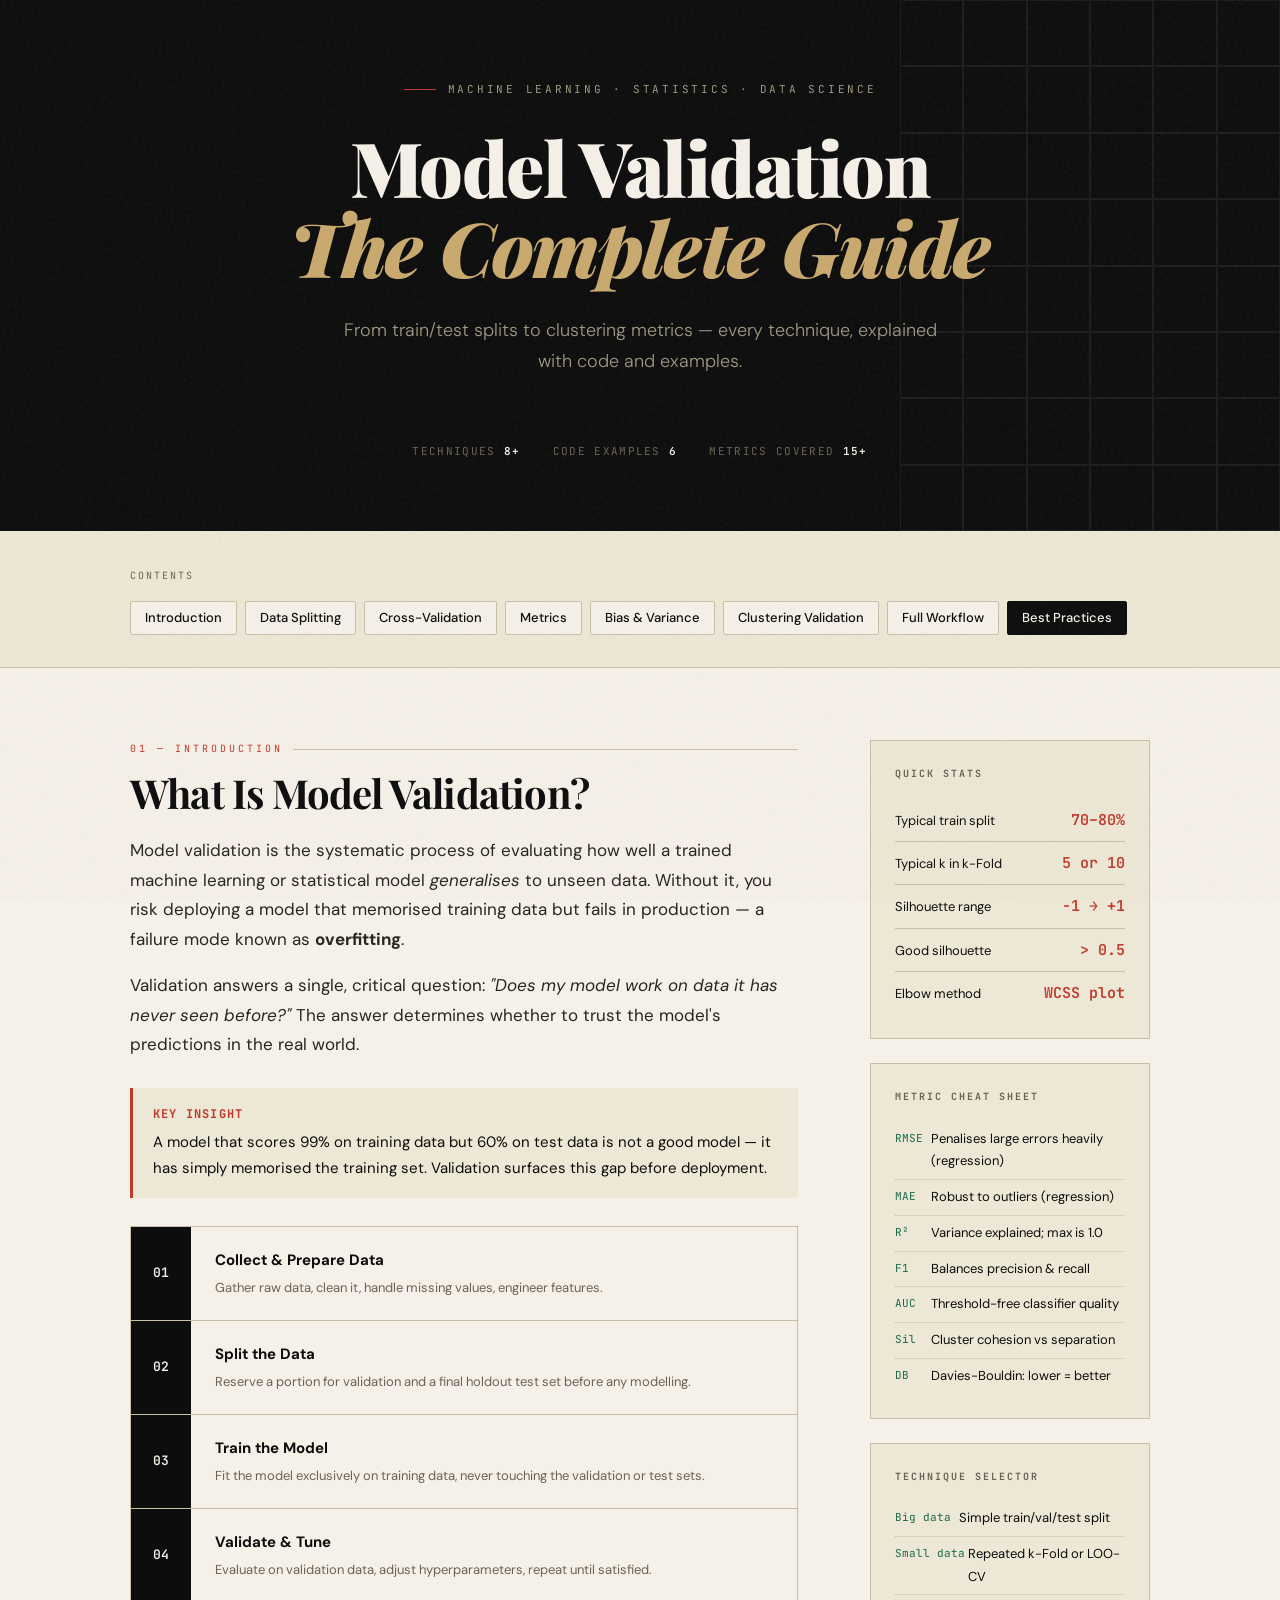
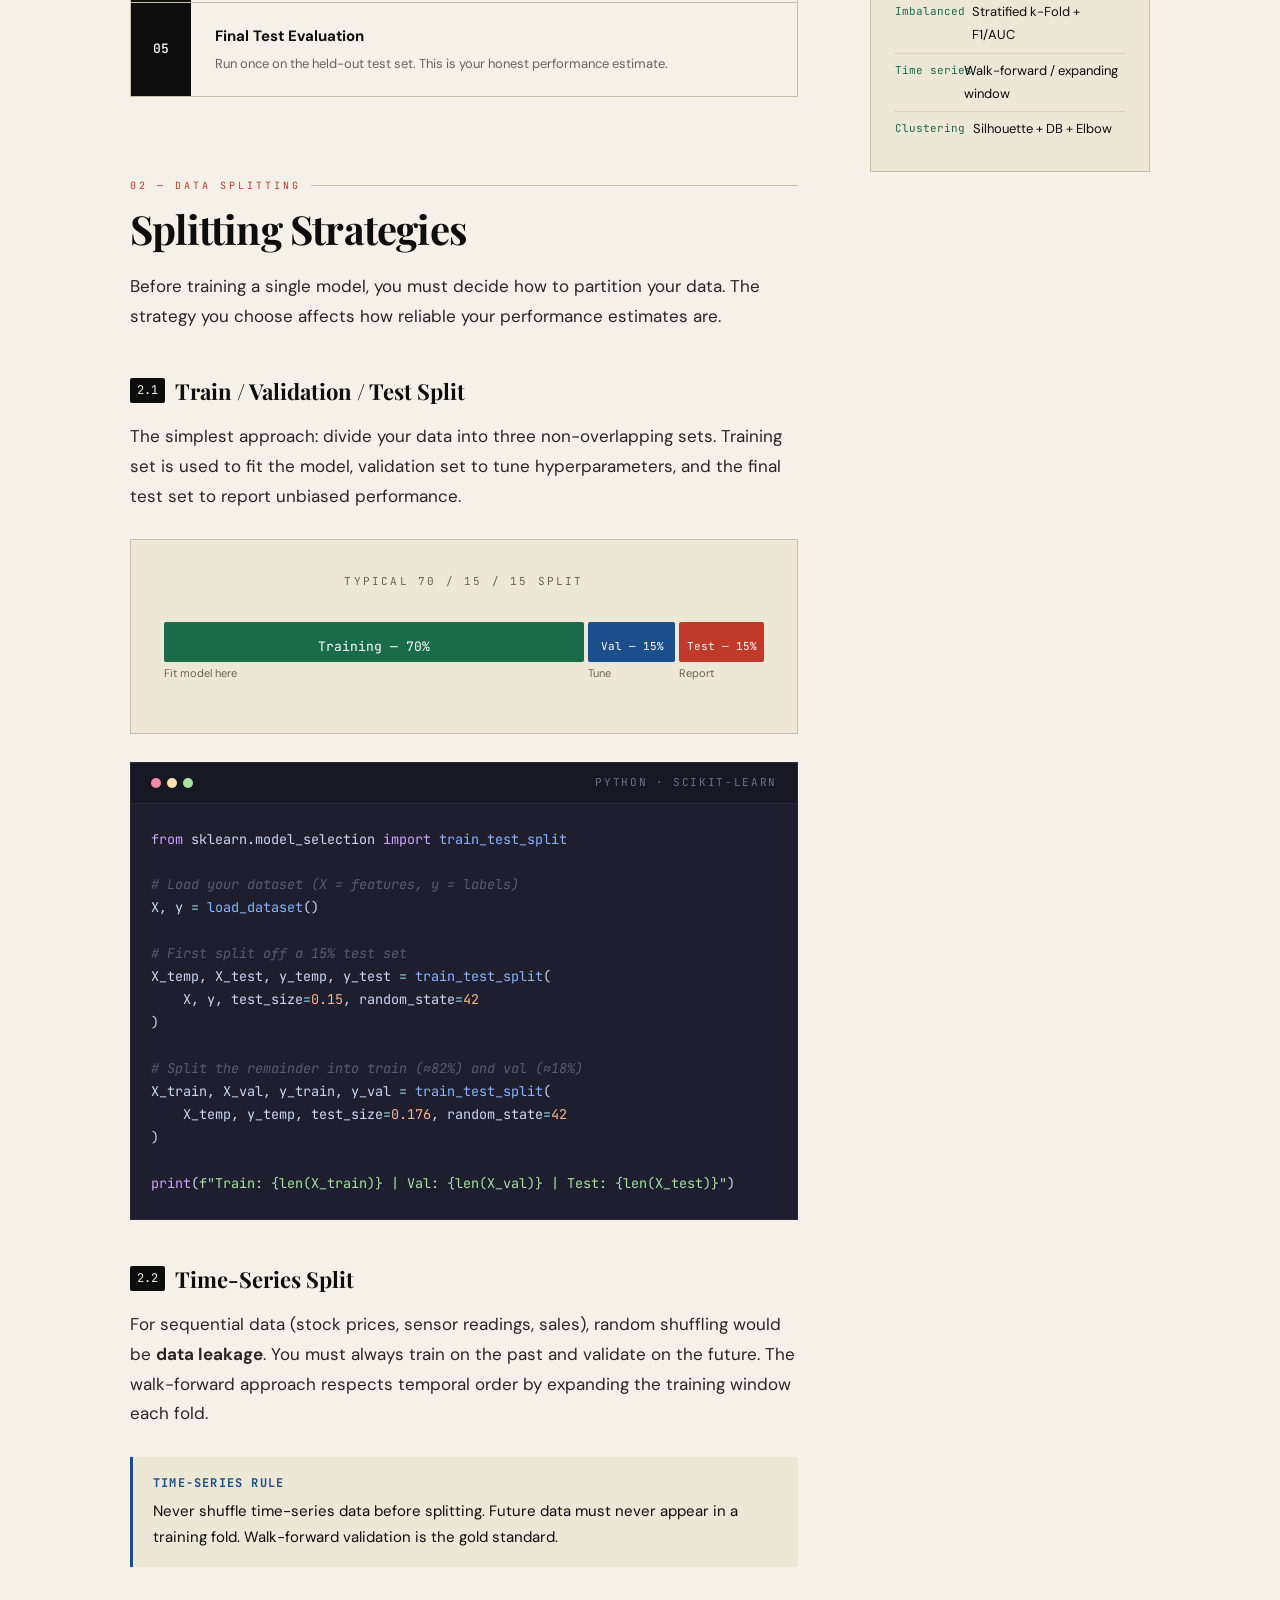
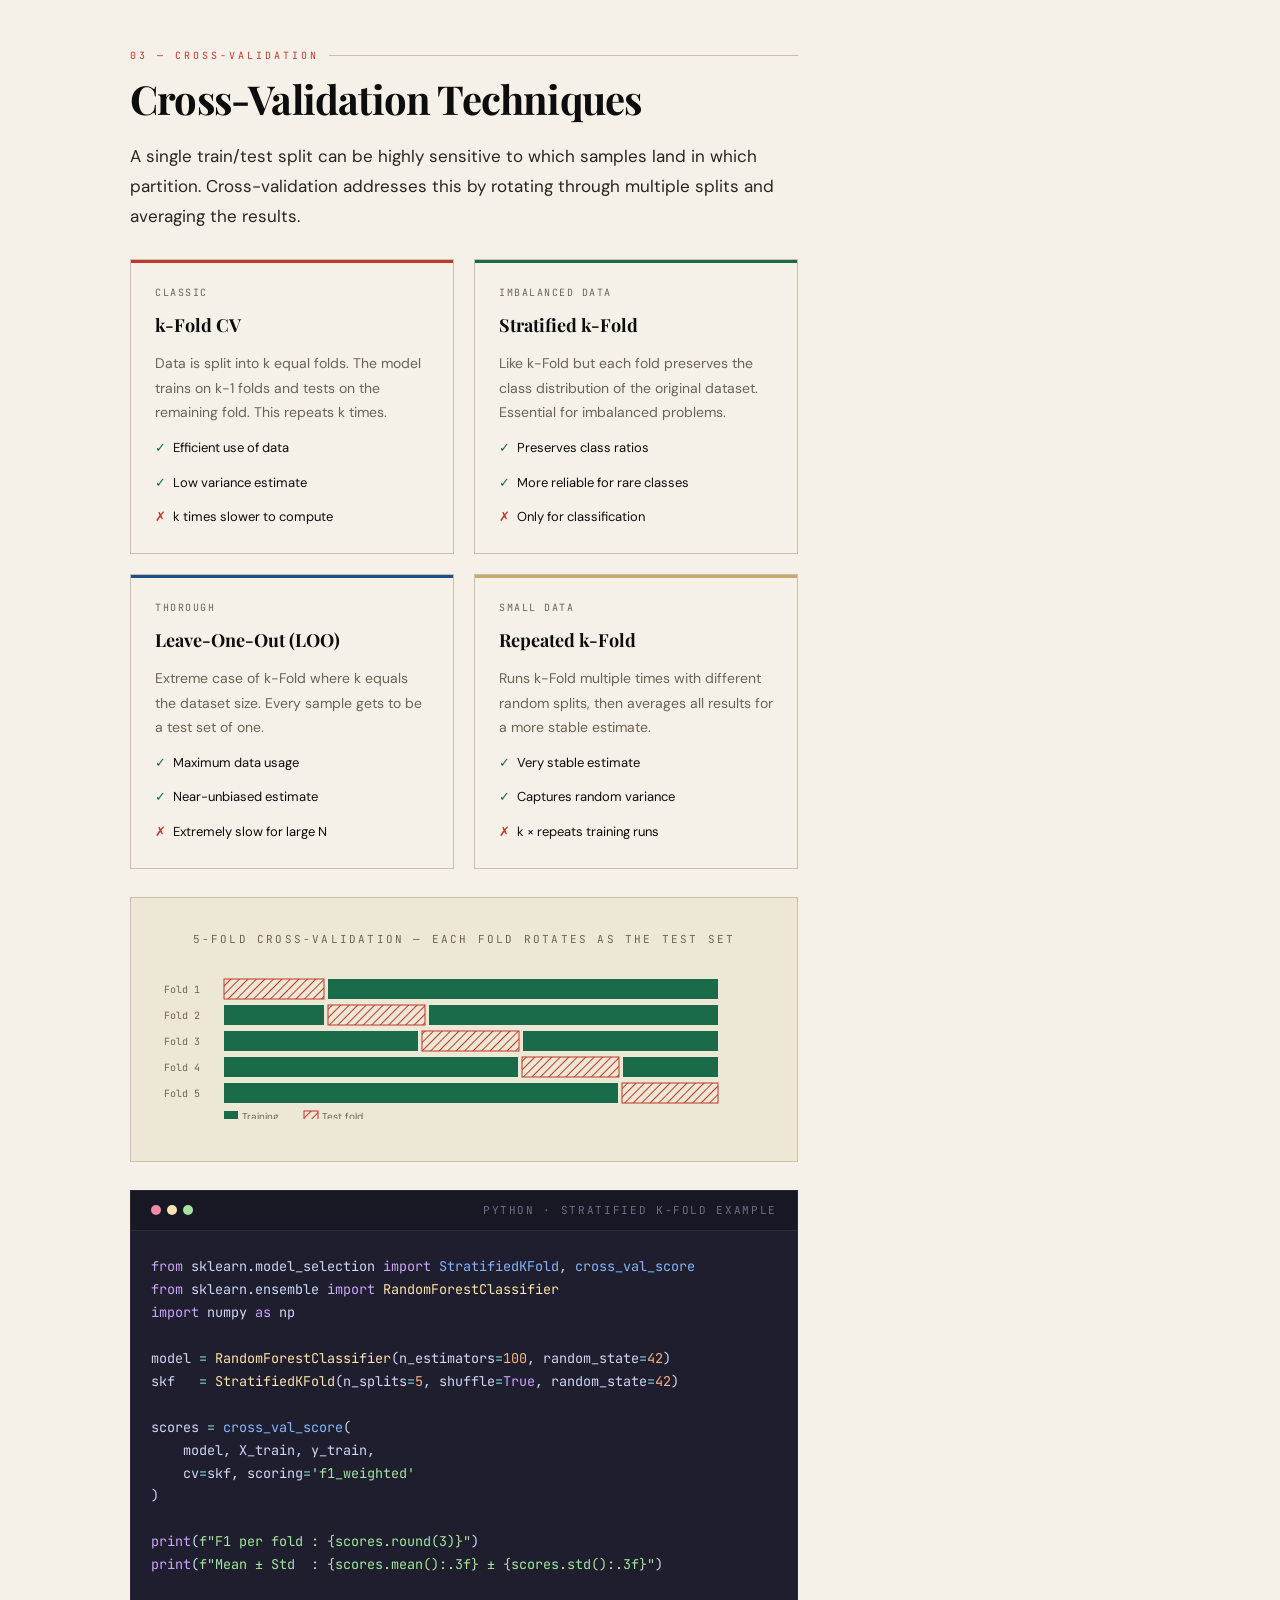
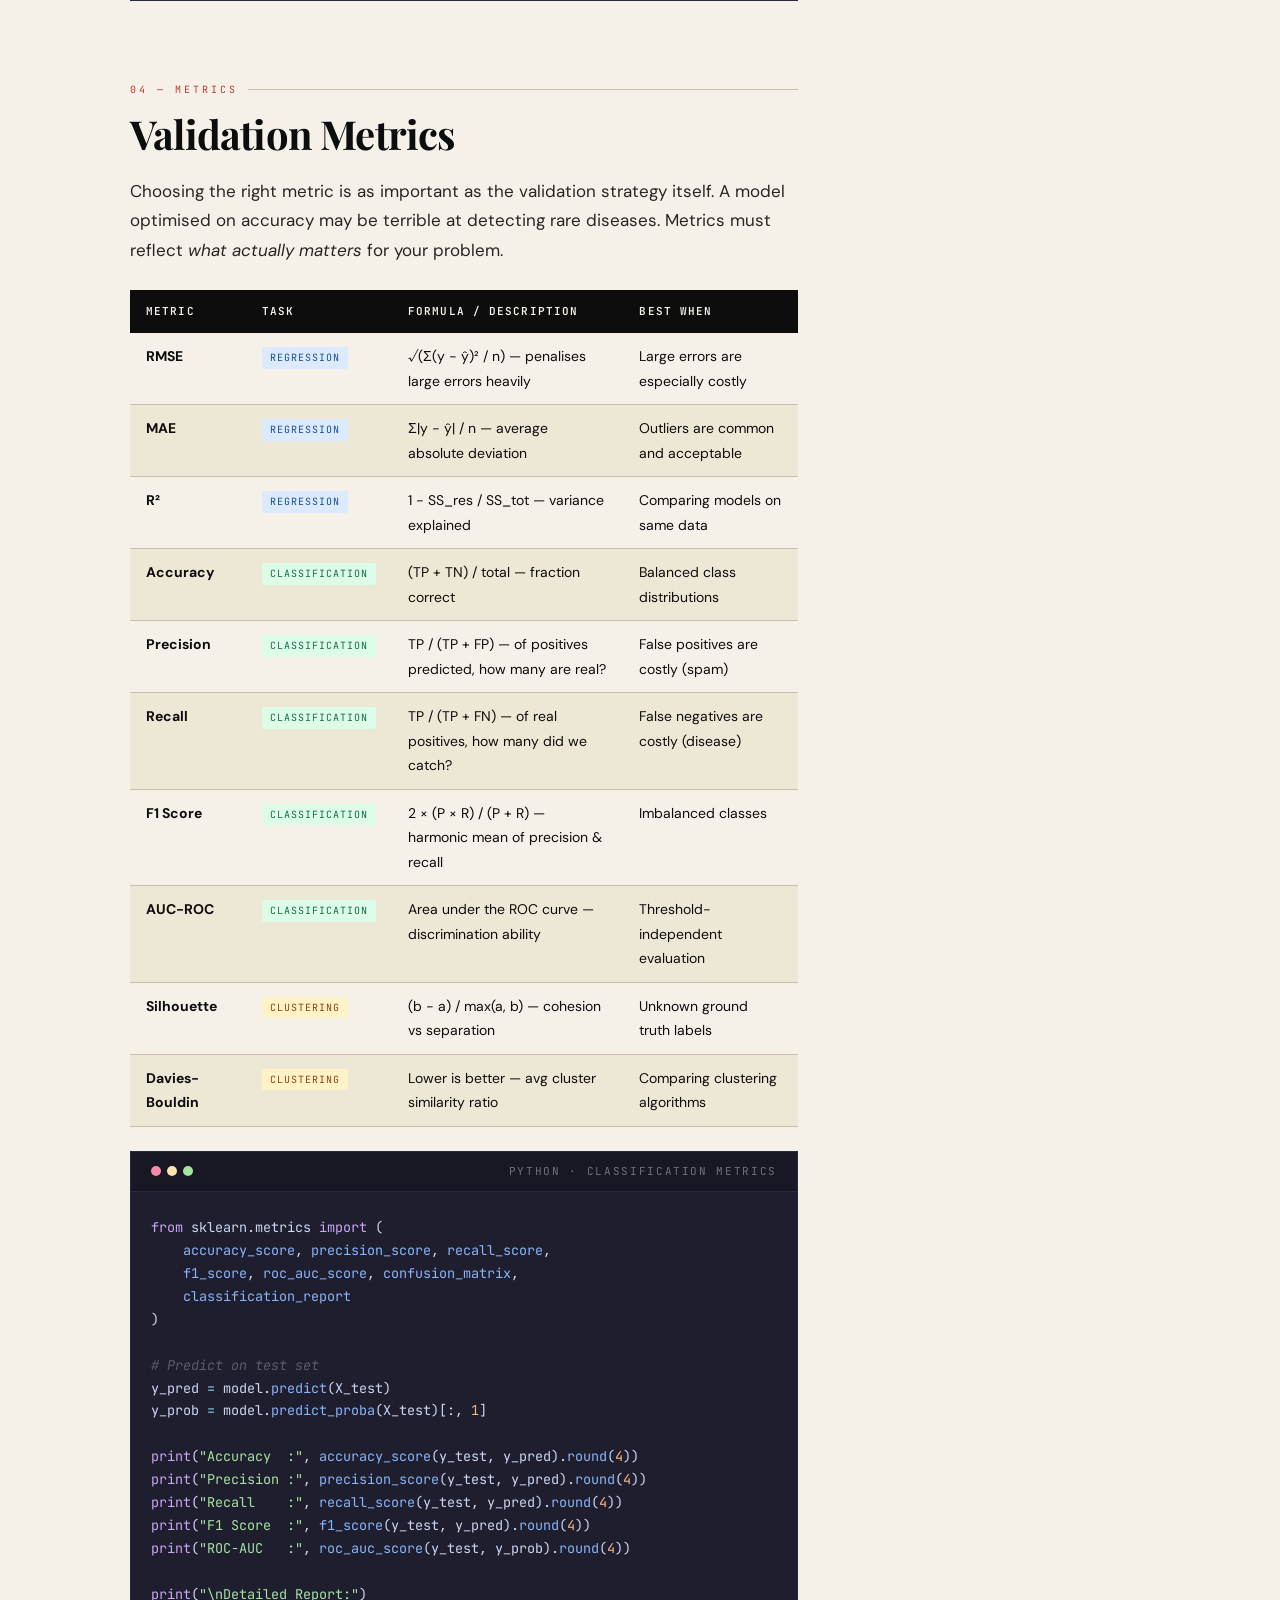
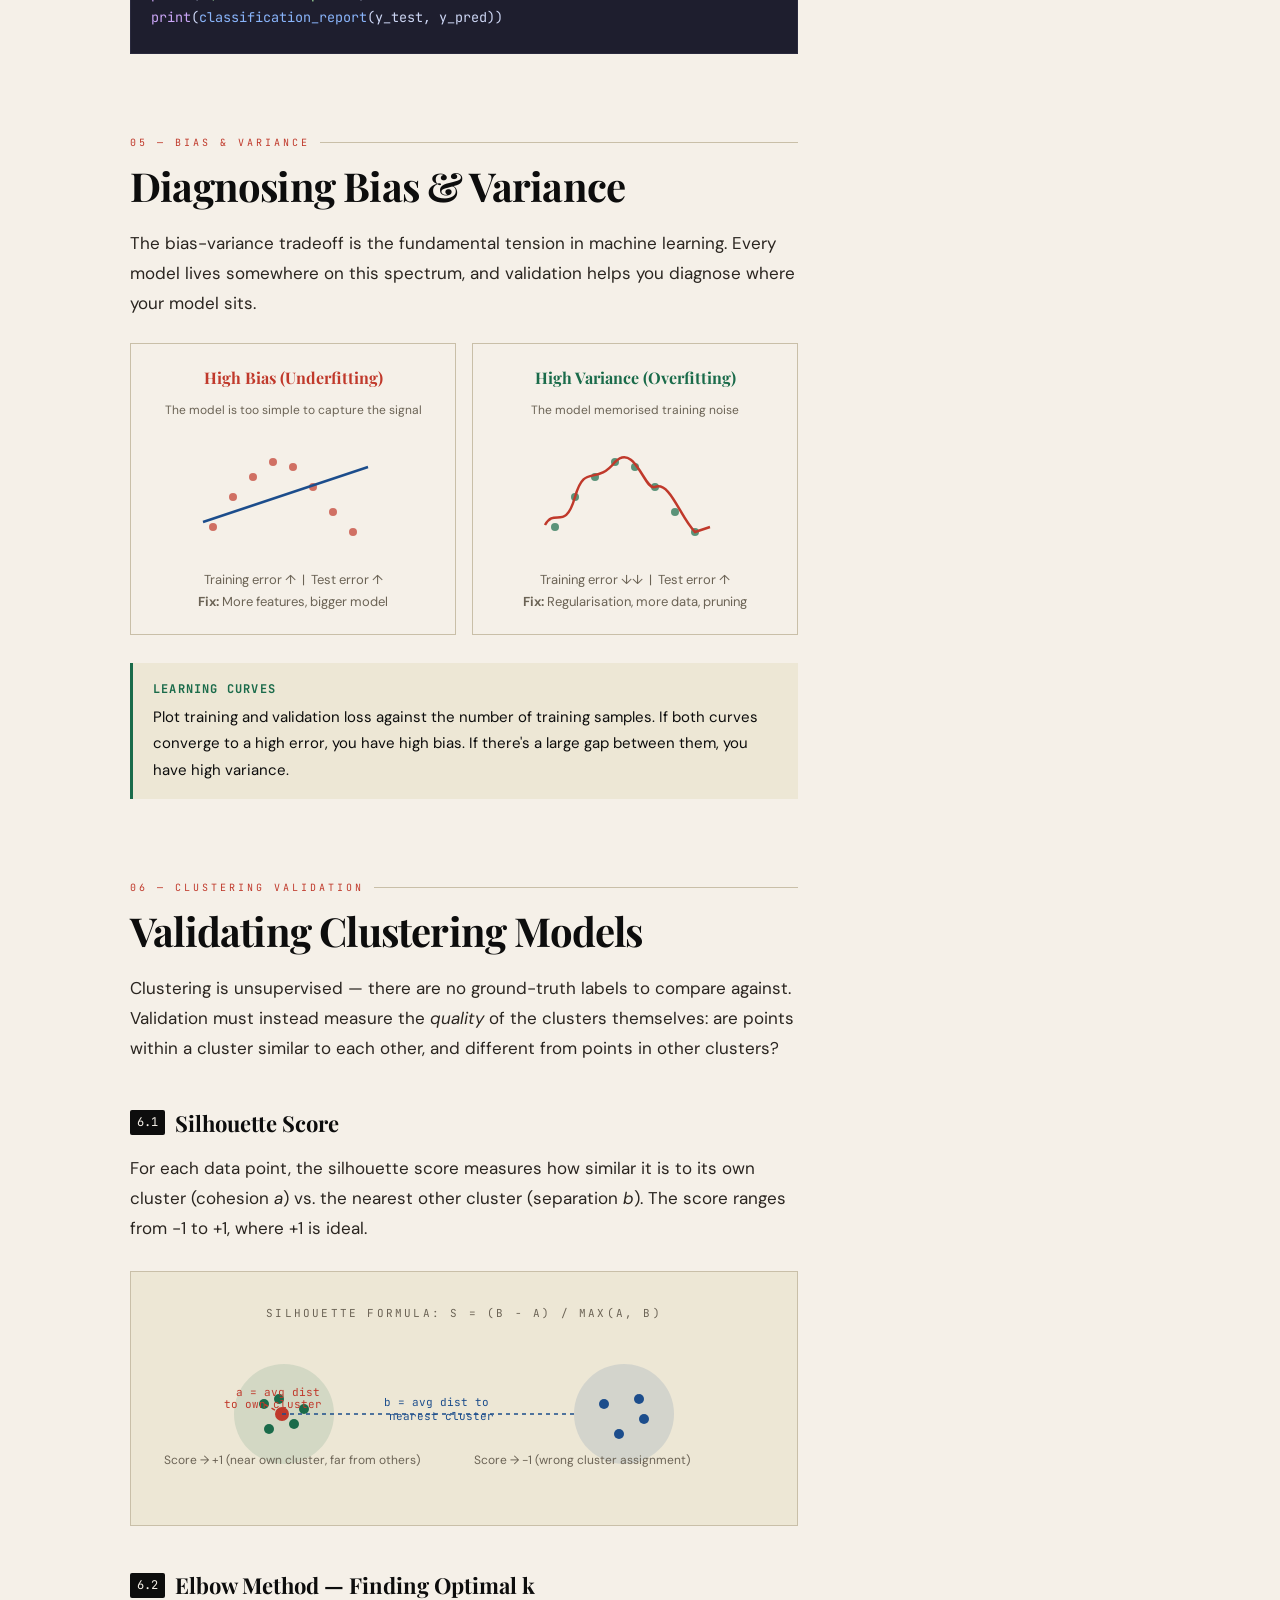
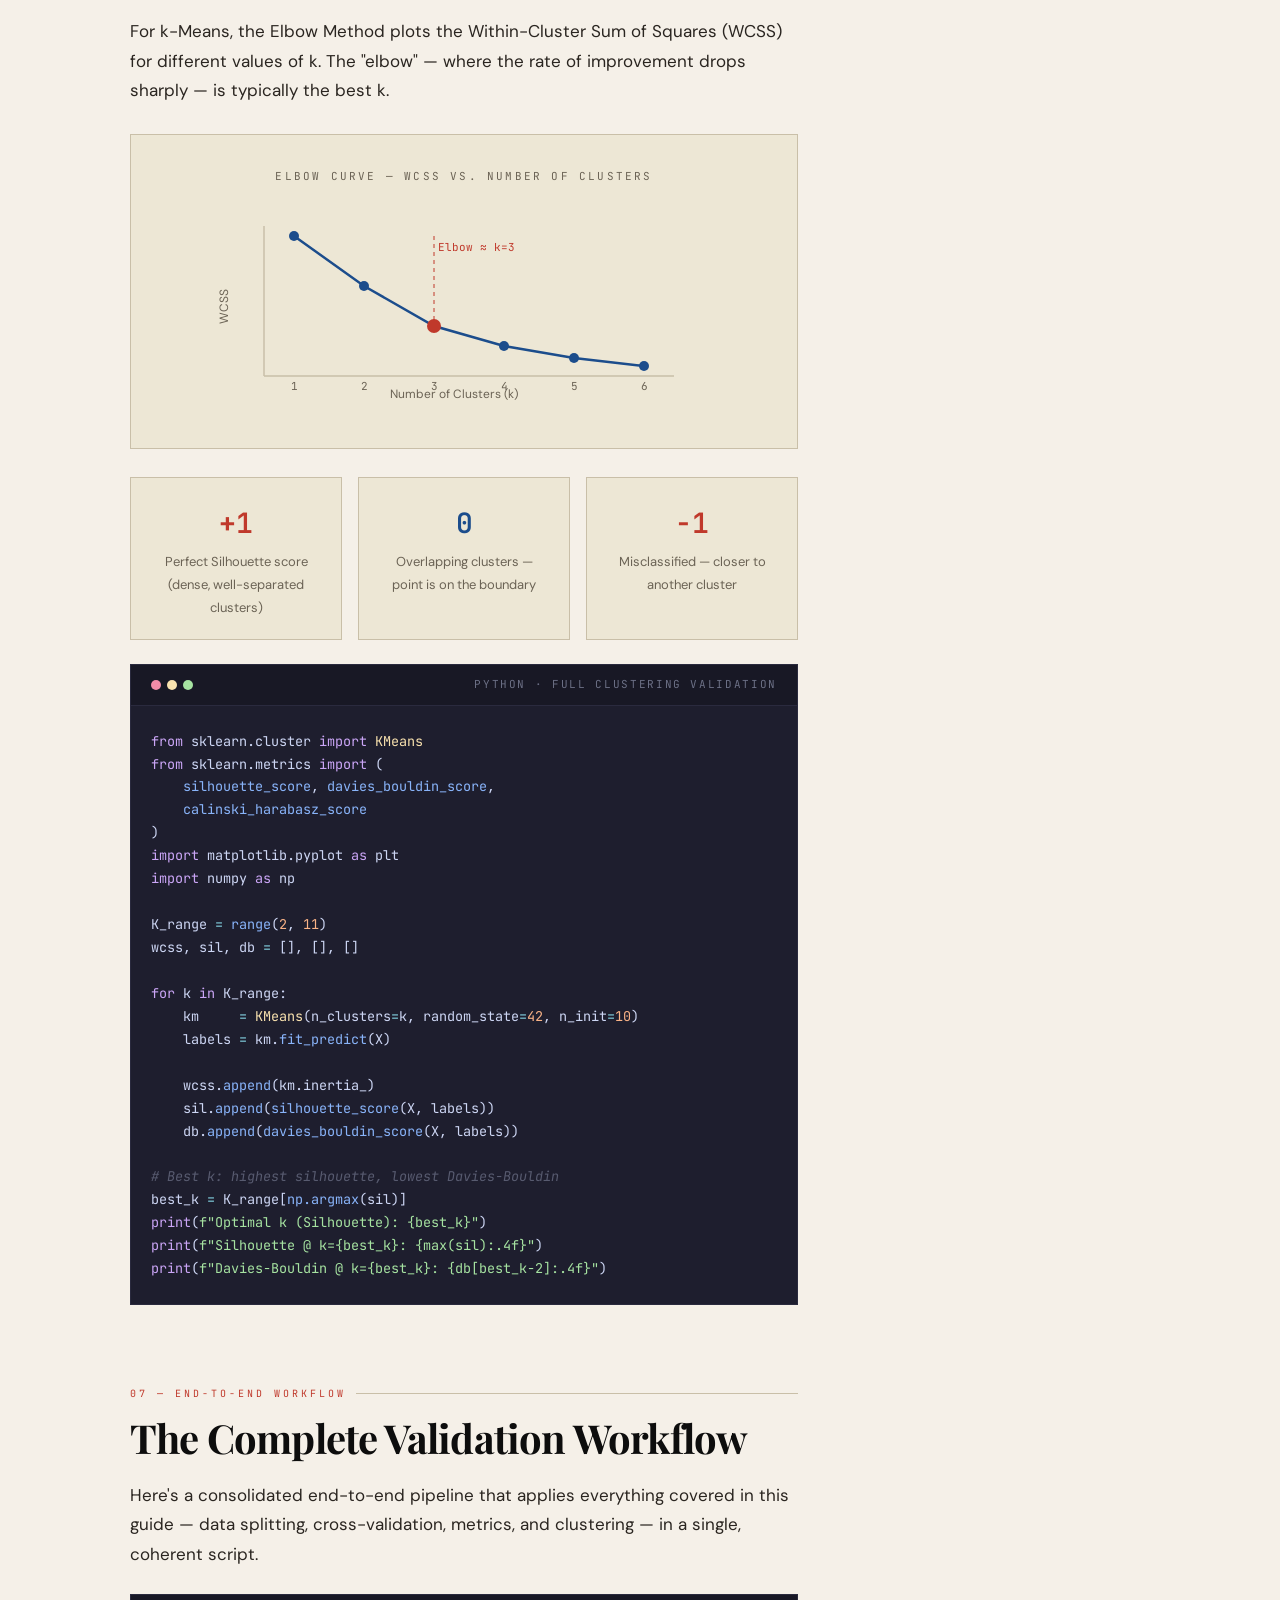
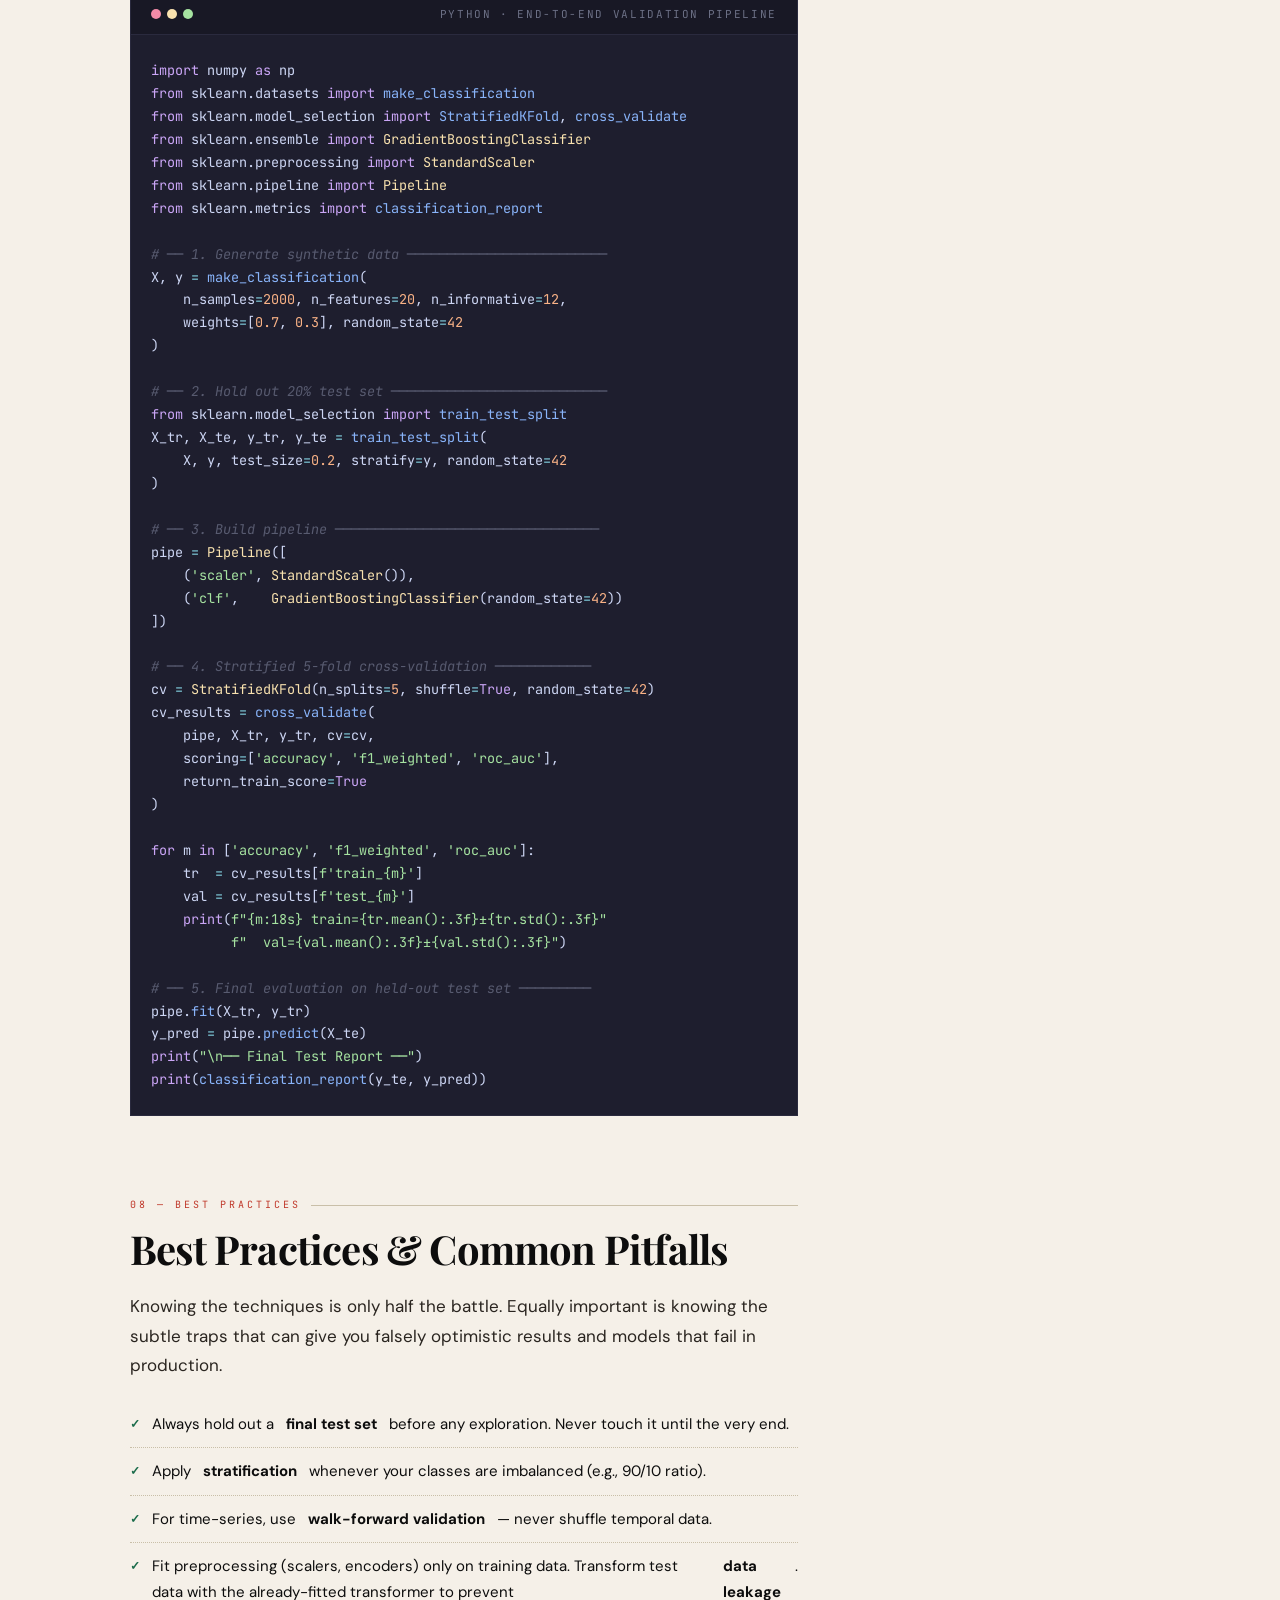
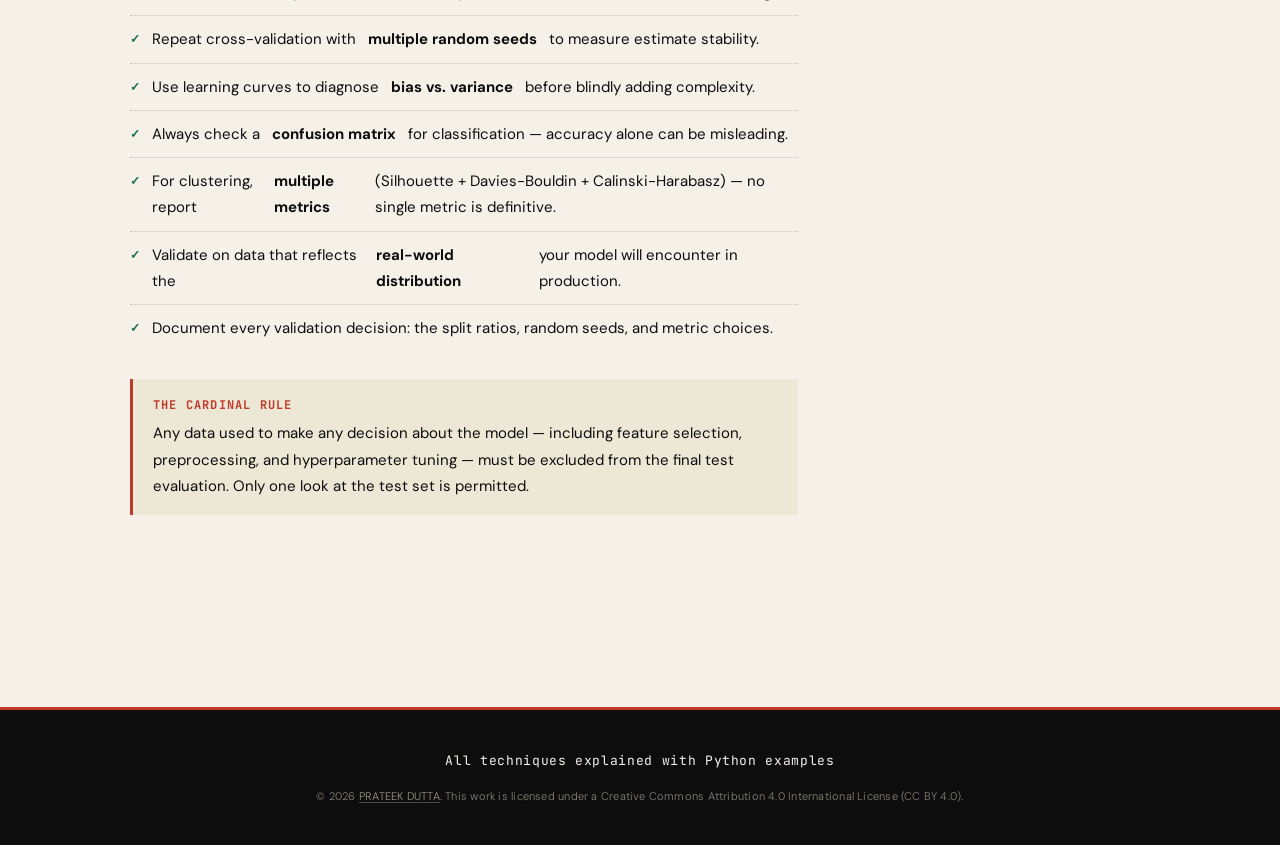
==== index.html @ fc1d23f4 "main URL redirect content" ====
<!DOCTYPE html>
<html lang="en">
<head>
<meta charset="UTF-8" />
<meta name="viewport" content="width=device-width, initial-scale=1.0"/>
<title>Model Validation — The Complete Guide</title>
<link href="https://fonts.googleapis.com/css2?family=Playfair+Display:ital,wght@0,400;0,700;0,900;1,400&family=JetBrains+Mono:wght@400;600&family=DM+Sans:wght@300;400;500&display=swap" rel="stylesheet"/>
<link rel="stylesheet" href="model_validation.css" />
</head>
<body>

<!-- ══ HEADER ══ -->
<header>
  <div class="header-grid">
    <div></div><div></div><div></div><div></div><div></div><div></div>
    <div></div><div></div><div></div><div></div><div></div><div></div>
    <div></div><div></div><div></div><div></div><div></div><div></div>
    <div></div><div></div><div></div><div></div><div></div><div></div>
    <div></div><div></div><div></div><div></div><div></div><div></div>
    <div></div><div></div><div></div><div></div><div></div><div></div>
    <div></div><div></div><div></div><div></div><div></div><div></div>
    <div></div><div></div><div></div><div></div><div></div><div></div>
  </div>
  <div class="header-inner">
    <div class="header-eyebrow">Machine Learning · Statistics · Data Science</div>
    <h1>Model Validation<br/><em>The Complete Guide</em></h1>
    <p class="header-sub">From train/test splits to clustering metrics — every technique, explained with code and examples.</p>
    <div class="header-meta">
      <div class="meta-item">Techniques <span>8+</span></div>
      <div class="meta-item">Code Examples <span>6</span></div>
      <div class="meta-item">Metrics Covered <span>15+</span></div>
      <!-- <div class="meta-item">Reading Time <span>~18 min</span></div> -->
    </div>
  </div>
</header>

<!-- ══ TOC ══ -->
<div class="toc-wrap">
  <div class="toc-inner">
    <span class="toc-label">Contents</span>
    <div class="toc-pills">
      <a href="#intro">Introduction</a>
      <a href="#splitting">Data Splitting</a>
      <a href="#cv">Cross-Validation</a>
      <a href="#metrics">Metrics</a>
      <a href="#bias-variance">Bias &amp; Variance</a>
      <a href="#clustering">Clustering Validation</a>
      <a href="#steps">Full Workflow</a>
      <a href="#best-practices">Best Practices</a>
    </div>
  </div>
</div>

<!-- ══ PAGE ══ -->
<div class="page">

  <!-- CONTENT -->
  <main class="content">

    <!-- INTRO -->
    <section id="intro">
      <div class="section-label">01 — Introduction</div>
      <h2>What Is Model Validation?</h2>
      <p>Model validation is the systematic process of evaluating how well a trained machine learning or statistical model <em>generalises</em> to unseen data. Without it, you risk deploying a model that memorised training data but fails in production — a failure mode known as <strong>overfitting</strong>.</p>
      <p>Validation answers a single, critical question: <em>"Does my model work on data it has never seen before?"</em> The answer determines whether to trust the model's predictions in the real world.</p>

      <div class="callout">
        <strong>Key Insight</strong>
        A model that scores 99% on training data but 60% on test data is not a good model — it has simply memorised the training set. Validation surfaces this gap before deployment.
      </div>

      <div class="step-flow">
        <div class="step-item">
          <div class="step-num">01</div>
          <div class="step-body">
            <strong>Collect &amp; Prepare Data</strong>
            <p>Gather raw data, clean it, handle missing values, engineer features.</p>
          </div>
        </div>
        <div class="step-item">
          <div class="step-num">02</div>
          <div class="step-body">
            <strong>Split the Data</strong>
            <p>Reserve a portion for validation and a final holdout test set before any modelling.</p>
          </div>
        </div>
        <div class="step-item">
          <div class="step-num">03</div>
          <div class="step-body">
            <strong>Train the Model</strong>
            <p>Fit the model exclusively on training data, never touching the validation or test sets.</p>
          </div>
        </div>
        <div class="step-item">
          <div class="step-num">04</div>
          <div class="step-body">
            <strong>Validate &amp; Tune</strong>
            <p>Evaluate on validation data, adjust hyperparameters, repeat until satisfied.</p>
          </div>
        </div>
        <div class="step-item">
          <div class="step-num">05</div>
          <div class="step-body">
            <strong>Final Test Evaluation</strong>
            <p>Run once on the held-out test set. This is your honest performance estimate.</p>
          </div>
        </div>
      </div>
    </section>

    <!-- DATA SPLITTING -->
    <section id="splitting">
      <div class="section-label">02 — Data Splitting</div>
      <h2>Splitting Strategies</h2>
      <p>Before training a single model, you must decide how to partition your data. The strategy you choose affects how reliable your performance estimates are.</p>

      <h3><span class="h3-num">2.1</span> Train / Validation / Test Split</h3>
      <p>The simplest approach: divide your data into three non-overlapping sets. Training set is used to fit the model, validation set to tune hyperparameters, and the final test set to report unbiased performance.</p>

      <div class="diagram-wrap">
        <div class="diagram-title">Typical 70 / 15 / 15 split</div>
        <svg viewBox="0 0 600 80" xmlns="http://www.w3.org/2000/svg" style="width:100%;max-width:600px;">
          <rect x="0"   y="10" width="420" height="40" fill="#1a6b4a" rx="2"/>
          <rect x="424" y="10" width="87"  height="40" fill="#1c4d8c" rx="2"/>
          <rect x="515" y="10" width="85"  height="40" fill="#c0392b" rx="2"/>
          <text x="210" y="35" fill="white" font-family="JetBrains Mono, monospace" font-size="13" text-anchor="middle" dominant-baseline="middle">Training — 70%</text>
          <text x="468" y="35" fill="white" font-family="JetBrains Mono, monospace" font-size="11" text-anchor="middle" dominant-baseline="middle">Val — 15%</text>
          <text x="558" y="35" fill="white" font-family="JetBrains Mono, monospace" font-size="11" text-anchor="middle" dominant-baseline="middle">Test — 15%</text>
          <text x="0"   y="65" fill="#6b6355" font-family="DM Sans, sans-serif" font-size="11">Fit model here</text>
          <text x="424" y="65" fill="#6b6355" font-family="DM Sans, sans-serif" font-size="11">Tune</text>
          <text x="515" y="65" fill="#6b6355" font-family="DM Sans, sans-serif" font-size="11">Report</text>
        </svg>
      </div>

      <div class="code-wrap">
        <div class="code-header">
          <div class="code-dots"><span></span><span></span><span></span></div>
          <div class="code-lang">Python · scikit-learn</div>
        </div>
        <pre><span class="k">from</span> <span class="v">sklearn.model_selection</span> <span class="k">import</span> <span class="fn">train_test_split</span>

<span class="c"># Load your dataset (X = features, y = labels)</span>
<span class="v">X</span>, <span class="v">y</span> <span class="op">=</span> <span class="fn">load_dataset</span>()

<span class="c"># First split off a 15% test set</span>
<span class="v">X_temp</span>, <span class="v">X_test</span>, <span class="v">y_temp</span>, <span class="v">y_test</span> <span class="op">=</span> <span class="fn">train_test_split</span>(
    <span class="v">X</span>, <span class="v">y</span>, <span class="v">test_size</span><span class="op">=</span><span class="n">0.15</span>, <span class="v">random_state</span><span class="op">=</span><span class="n">42</span>
)

<span class="c"># Split the remainder into train (≈82%) and val (≈18%)</span>
<span class="v">X_train</span>, <span class="v">X_val</span>, <span class="v">y_train</span>, <span class="v">y_val</span> <span class="op">=</span> <span class="fn">train_test_split</span>(
    <span class="v">X_temp</span>, <span class="v">y_temp</span>, <span class="v">test_size</span><span class="op">=</span><span class="n">0.176</span>, <span class="v">random_state</span><span class="op">=</span><span class="n">42</span>
)

<span class="k">print</span>(<span class="s">f"Train: {len(X_train)} | Val: {len(X_val)} | Test: {len(X_test)}"</span>)</pre>
      </div>

      <h3><span class="h3-num">2.2</span> Time-Series Split</h3>
      <p>For sequential data (stock prices, sensor readings, sales), random shuffling would be <strong>data leakage</strong>. You must always train on the past and validate on the future. The walk-forward approach respects temporal order by expanding the training window each fold.</p>

      <div class="callout blue">
        <strong>Time-Series Rule</strong>
        Never shuffle time-series data before splitting. Future data must never appear in a training fold. Walk-forward validation is the gold standard.
      </div>
    </section>

    <!-- CROSS VALIDATION -->
    <section id="cv">
      <div class="section-label">03 — Cross-Validation</div>
      <h2>Cross-Validation Techniques</h2>
      <p>A single train/test split can be highly sensitive to which samples land in which partition. Cross-validation addresses this by rotating through multiple splits and averaging the results.</p>

      <div class="technique-grid">
        <div class="tcard red">
          <div class="tc-tag">Classic</div>
          <h4>k-Fold CV</h4>
          <p>Data is split into k equal folds. The model trains on k-1 folds and tests on the remaining fold. This repeats k times.</p>
          <div class="tc-pros"><span>✓</span> Efficient use of data</div>
          <div class="tc-pros"><span>✓</span> Low variance estimate</div>
          <div class="tc-cons"><span>✗</span> k times slower to compute</div>
        </div>
        <div class="tcard green">
          <div class="tc-tag">Imbalanced Data</div>
          <h4>Stratified k-Fold</h4>
          <p>Like k-Fold but each fold preserves the class distribution of the original dataset. Essential for imbalanced problems.</p>
          <div class="tc-pros"><span>✓</span> Preserves class ratios</div>
          <div class="tc-pros"><span>✓</span> More reliable for rare classes</div>
          <div class="tc-cons"><span>✗</span> Only for classification</div>
        </div>
        <div class="tcard blue">
          <div class="tc-tag">Thorough</div>
          <h4>Leave-One-Out (LOO)</h4>
          <p>Extreme case of k-Fold where k equals the dataset size. Every sample gets to be a test set of one.</p>
          <div class="tc-pros"><span>✓</span> Maximum data usage</div>
          <div class="tc-pros"><span>✓</span> Near-unbiased estimate</div>
          <div class="tc-cons"><span>✗</span> Extremely slow for large N</div>
        </div>
        <div class="tcard gold">
          <div class="tc-tag">Small Data</div>
          <h4>Repeated k-Fold</h4>
          <p>Runs k-Fold multiple times with different random splits, then averages all results for a more stable estimate.</p>
          <div class="tc-pros"><span>✓</span> Very stable estimate</div>
          <div class="tc-pros"><span>✓</span> Captures random variance</div>
          <div class="tc-cons"><span>✗</span> k × repeats training runs</div>
        </div>
      </div>

      <div class="diagram-wrap">
        <div class="diagram-title">5-Fold Cross-Validation — Each fold rotates as the test set</div>
        <svg viewBox="0 0 600 150" xmlns="http://www.w3.org/2000/svg" style="width:100%;max-width:600px;">
          <defs>
            <pattern id="hatch" patternUnits="userSpaceOnUse" width="6" height="6" patternTransform="rotate(45)">
              <line x1="0" y1="0" x2="0" y2="6" stroke="#c0392b" stroke-width="2"/>
            </pattern>
          </defs>
          <!-- Row labels -->
          <text x="0" y="24"  fill="#6b6355" font-family="JetBrains Mono,monospace" font-size="10">Fold 1</text>
          <text x="0" y="50"  fill="#6b6355" font-family="JetBrains Mono,monospace" font-size="10">Fold 2</text>
          <text x="0" y="76"  fill="#6b6355" font-family="JetBrains Mono,monospace" font-size="10">Fold 3</text>
          <text x="0" y="102" fill="#6b6355" font-family="JetBrains Mono,monospace" font-size="10">Fold 4</text>
          <text x="0" y="128" fill="#6b6355" font-family="JetBrains Mono,monospace" font-size="10">Fold 5</text>
          <!-- Row 1 -->
          <rect x="60" y="10" width="100" height="20" fill="url(#hatch)" stroke="#c0392b" stroke-width="1"/>
          <rect x="164" y="10" width="390" height="20" fill="#1a6b4a"/>
          <!-- Row 2 -->
          <rect x="60" y="36" width="100" height="20" fill="#1a6b4a"/>
          <rect x="164" y="36" width="97" height="20" fill="url(#hatch)" stroke="#c0392b" stroke-width="1"/>
          <rect x="265" y="36" width="289" height="20" fill="#1a6b4a"/>
          <!-- Row 3 -->
          <rect x="60" y="62" width="194" height="20" fill="#1a6b4a"/>
          <rect x="258" y="62" width="97" height="20" fill="url(#hatch)" stroke="#c0392b" stroke-width="1"/>
          <rect x="359" y="62" width="195" height="20" fill="#1a6b4a"/>
          <!-- Row 4 -->
          <rect x="60" y="88" width="294" height="20" fill="#1a6b4a"/>
          <rect x="358" y="88" width="97" height="20" fill="url(#hatch)" stroke="#c0392b" stroke-width="1"/>
          <rect x="459" y="88" width="95" height="20" fill="#1a6b4a"/>
          <!-- Row 5 -->
          <rect x="60" y="114" width="394" height="20" fill="#1a6b4a"/>
          <rect x="458" y="114" width="96" height="20" fill="url(#hatch)" stroke="#c0392b" stroke-width="1"/>
          <!-- Legend -->
          <rect x="60" y="142" width="14" height="10" fill="#1a6b4a"/>
          <text x="78" y="151" fill="#6b6355" font-family="DM Sans,sans-serif" font-size="10">Training</text>
          <rect x="140" y="142" width="14" height="10" fill="url(#hatch)" stroke="#c0392b" stroke-width="1"/>
          <text x="158" y="151" fill="#6b6355" font-family="DM Sans,sans-serif" font-size="10">Test fold</text>
        </svg>
      </div>

      <div class="code-wrap">
        <div class="code-header">
          <div class="code-dots"><span></span><span></span><span></span></div>
          <div class="code-lang">Python · Stratified k-Fold Example</div>
        </div>
        <pre><span class="k">from</span> <span class="v">sklearn.model_selection</span> <span class="k">import</span> <span class="fn">StratifiedKFold</span>, <span class="fn">cross_val_score</span>
<span class="k">from</span> <span class="v">sklearn.ensemble</span> <span class="k">import</span> <span class="cls">RandomForestClassifier</span>
<span class="k">import</span> <span class="v">numpy</span> <span class="k">as</span> <span class="v">np</span>

<span class="v">model</span> <span class="op">=</span> <span class="cls">RandomForestClassifier</span>(<span class="v">n_estimators</span><span class="op">=</span><span class="n">100</span>, <span class="v">random_state</span><span class="op">=</span><span class="n">42</span>)
<span class="v">skf</span>   <span class="op">=</span> <span class="cls">StratifiedKFold</span>(<span class="v">n_splits</span><span class="op">=</span><span class="n">5</span>, <span class="v">shuffle</span><span class="op">=</span><span class="k">True</span>, <span class="v">random_state</span><span class="op">=</span><span class="n">42</span>)

<span class="v">scores</span> <span class="op">=</span> <span class="fn">cross_val_score</span>(
    <span class="v">model</span>, <span class="v">X_train</span>, <span class="v">y_train</span>,
    <span class="v">cv</span><span class="op">=</span><span class="v">skf</span>, <span class="v">scoring</span><span class="op">=</span><span class="s">'f1_weighted'</span>
)

<span class="k">print</span>(<span class="s">f"F1 per fold : {scores.round(3)}"</span>)
<span class="k">print</span>(<span class="s">f"Mean ± Std  : {scores.mean():.3f} ± {scores.std():.3f}"</span>)</pre>
      </div>
    </section>

    <!-- METRICS -->
    <section id="metrics">
      <div class="section-label">04 — Metrics</div>
      <h2>Validation Metrics</h2>
      <p>Choosing the right metric is as important as the validation strategy itself. A model optimised on accuracy may be terrible at detecting rare diseases. Metrics must reflect <em>what actually matters</em> for your problem.</p>

      <table class="metrics-table">
        <thead>
          <tr>
            <th>Metric</th>
            <th>Task</th>
            <th>Formula / Description</th>
            <th>Best When</th>
          </tr>
        </thead>
        <tbody>
          <tr>
            <td><strong>RMSE</strong></td>
            <td><span class="badge reg">Regression</span></td>
            <td>√(Σ(y − ŷ)² / n) — penalises large errors heavily</td>
            <td>Large errors are especially costly</td>
          </tr>
          <tr>
            <td><strong>MAE</strong></td>
            <td><span class="badge reg">Regression</span></td>
            <td>Σ|y − ŷ| / n — average absolute deviation</td>
            <td>Outliers are common and acceptable</td>
          </tr>
          <tr>
            <td><strong>R²</strong></td>
            <td><span class="badge reg">Regression</span></td>
            <td>1 − SS_res / SS_tot — variance explained</td>
            <td>Comparing models on same data</td>
          </tr>
          <tr>
            <td><strong>Accuracy</strong></td>
            <td><span class="badge cls">Classification</span></td>
            <td>(TP + TN) / total — fraction correct</td>
            <td>Balanced class distributions</td>
          </tr>
          <tr>
            <td><strong>Precision</strong></td>
            <td><span class="badge cls">Classification</span></td>
            <td>TP / (TP + FP) — of positives predicted, how many are real?</td>
            <td>False positives are costly (spam)</td>
          </tr>
          <tr>
            <td><strong>Recall</strong></td>
            <td><span class="badge cls">Classification</span></td>
            <td>TP / (TP + FN) — of real positives, how many did we catch?</td>
            <td>False negatives are costly (disease)</td>
          </tr>
          <tr>
            <td><strong>F1 Score</strong></td>
            <td><span class="badge cls">Classification</span></td>
            <td>2 × (P × R) / (P + R) — harmonic mean of precision &amp; recall</td>
            <td>Imbalanced classes</td>
          </tr>
          <tr>
            <td><strong>AUC-ROC</strong></td>
            <td><span class="badge cls">Classification</span></td>
            <td>Area under the ROC curve — discrimination ability</td>
            <td>Threshold-independent evaluation</td>
          </tr>
          <tr>
            <td><strong>Silhouette</strong></td>
            <td><span class="badge clus">Clustering</span></td>
            <td>(b − a) / max(a, b) — cohesion vs separation</td>
            <td>Unknown ground truth labels</td>
          </tr>
          <tr>
            <td><strong>Davies-Bouldin</strong></td>
            <td><span class="badge clus">Clustering</span></td>
            <td>Lower is better — avg cluster similarity ratio</td>
            <td>Comparing clustering algorithms</td>
          </tr>
        </tbody>
      </table>

      <div class="code-wrap">
        <div class="code-header">
          <div class="code-dots"><span></span><span></span><span></span></div>
          <div class="code-lang">Python · Classification Metrics</div>
        </div>
        <pre><span class="k">from</span> <span class="v">sklearn.metrics</span> <span class="k">import</span> (
    <span class="fn">accuracy_score</span>, <span class="fn">precision_score</span>, <span class="fn">recall_score</span>,
    <span class="fn">f1_score</span>, <span class="fn">roc_auc_score</span>, <span class="fn">confusion_matrix</span>,
    <span class="fn">classification_report</span>
)

<span class="c"># Predict on test set</span>
<span class="v">y_pred</span> <span class="op">=</span> <span class="v">model</span>.<span class="fn">predict</span>(<span class="v">X_test</span>)
<span class="v">y_prob</span> <span class="op">=</span> <span class="v">model</span>.<span class="fn">predict_proba</span>(<span class="v">X_test</span>)[:, <span class="n">1</span>]

<span class="k">print</span>(<span class="s">"Accuracy  :"</span>, <span class="fn">accuracy_score</span>(<span class="v">y_test</span>, <span class="v">y_pred</span>).<span class="fn">round</span>(<span class="n">4</span>))
<span class="k">print</span>(<span class="s">"Precision :"</span>, <span class="fn">precision_score</span>(<span class="v">y_test</span>, <span class="v">y_pred</span>).<span class="fn">round</span>(<span class="n">4</span>))
<span class="k">print</span>(<span class="s">"Recall    :"</span>, <span class="fn">recall_score</span>(<span class="v">y_test</span>, <span class="v">y_pred</span>).<span class="fn">round</span>(<span class="n">4</span>))
<span class="k">print</span>(<span class="s">"F1 Score  :"</span>, <span class="fn">f1_score</span>(<span class="v">y_test</span>, <span class="v">y_pred</span>).<span class="fn">round</span>(<span class="n">4</span>))
<span class="k">print</span>(<span class="s">"ROC-AUC   :"</span>, <span class="fn">roc_auc_score</span>(<span class="v">y_test</span>, <span class="v">y_prob</span>).<span class="fn">round</span>(<span class="n">4</span>))

<span class="k">print</span>(<span class="s">"\nDetailed Report:"</span>)
<span class="k">print</span>(<span class="fn">classification_report</span>(<span class="v">y_test</span>, <span class="v">y_pred</span>))</pre>
      </div>
    </section>

    <!-- BIAS VARIANCE -->
    <section id="bias-variance">
      <div class="section-label">05 — Bias &amp; Variance</div>
      <h2>Diagnosing Bias &amp; Variance</h2>
      <p>The bias-variance tradeoff is the fundamental tension in machine learning. Every model lives somewhere on this spectrum, and validation helps you diagnose where your model sits.</p>

      <div class="bv-grid">
        <div class="bv-card">
          <div class="bv-title" style="color:var(--accent)">High Bias (Underfitting)</div>
          <div class="bv-sub">The model is too simple to capture the signal</div>
          <svg viewBox="0 0 200 120" xmlns="http://www.w3.org/2000/svg" style="width:100%;max-width:200px;margin:0 auto;display:block;">
            <!-- Data points scattered -->
            <circle cx="20"  cy="90" r="4" fill="#c0392b" opacity="0.7"/>
            <circle cx="40"  cy="60" r="4" fill="#c0392b" opacity="0.7"/>
            <circle cx="60"  cy="40" r="4" fill="#c0392b" opacity="0.7"/>
            <circle cx="80"  cy="25" r="4" fill="#c0392b" opacity="0.7"/>
            <circle cx="100" cy="30" r="4" fill="#c0392b" opacity="0.7"/>
            <circle cx="120" cy="50" r="4" fill="#c0392b" opacity="0.7"/>
            <circle cx="140" cy="75" r="4" fill="#c0392b" opacity="0.7"/>
            <circle cx="160" cy="95" r="4" fill="#c0392b" opacity="0.7"/>
            <!-- Bad straight line fit -->
            <line x1="10" y1="85" x2="175" y2="30" stroke="#1c4d8c" stroke-width="2.5"/>
          </svg>
          <div style="font-size:13px;color:var(--muted);margin-top:12px;">
            Training error ↑ &nbsp;|&nbsp; Test error ↑<br/>
            <strong>Fix:</strong> More features, bigger model
          </div>
        </div>
        <div class="bv-card">
          <div class="bv-title" style="color:var(--accent2)">High Variance (Overfitting)</div>
          <div class="bv-sub">The model memorised training noise</div>
          <svg viewBox="0 0 200 120" xmlns="http://www.w3.org/2000/svg" style="width:100%;max-width:200px;margin:0 auto;display:block;">
            <circle cx="20"  cy="90" r="4" fill="#1a6b4a" opacity="0.7"/>
            <circle cx="40"  cy="60" r="4" fill="#1a6b4a" opacity="0.7"/>
            <circle cx="60"  cy="40" r="4" fill="#1a6b4a" opacity="0.7"/>
            <circle cx="80"  cy="25" r="4" fill="#1a6b4a" opacity="0.7"/>
            <circle cx="100" cy="30" r="4" fill="#1a6b4a" opacity="0.7"/>
            <circle cx="120" cy="50" r="4" fill="#1a6b4a" opacity="0.7"/>
            <circle cx="140" cy="75" r="4" fill="#1a6b4a" opacity="0.7"/>
            <circle cx="160" cy="95" r="4" fill="#1a6b4a" opacity="0.7"/>
            <!-- Wiggly overfit curve -->
            <path d="M10,88 C20,70 30,95 40,60 C50,25 60,50 80,25 C100,5 110,55 120,50 C135,44 145,80 160,95 L175,90"
                  fill="none" stroke="#c0392b" stroke-width="2.5"/>
          </svg>
          <div style="font-size:13px;color:var(--muted);margin-top:12px;">
            Training error ↓↓ &nbsp;|&nbsp; Test error ↑<br/>
            <strong>Fix:</strong> Regularisation, more data, pruning
          </div>
        </div>
      </div>

      <div class="callout green">
        <strong>Learning Curves</strong>
        Plot training and validation loss against the number of training samples. If both curves converge to a high error, you have high bias. If there's a large gap between them, you have high variance.
      </div>
    </section>

    <!-- CLUSTERING -->
    <section id="clustering">
      <div class="section-label">06 — Clustering Validation</div>
      <h2>Validating Clustering Models</h2>
      <p>Clustering is unsupervised — there are no ground-truth labels to compare against. Validation must instead measure the <em>quality</em> of the clusters themselves: are points within a cluster similar to each other, and different from points in other clusters?</p>

      <h3><span class="h3-num">6.1</span> Silhouette Score</h3>
      <p>For each data point, the silhouette score measures how similar it is to its own cluster (cohesion <em>a</em>) vs. the nearest other cluster (separation <em>b</em>). The score ranges from -1 to +1, where +1 is ideal.</p>

      <div class="diagram-wrap">
        <div class="diagram-title">Silhouette Formula: s = (b − a) / max(a, b)</div>
        <svg viewBox="0 0 600 140" xmlns="http://www.w3.org/2000/svg" style="width:100%;max-width:600px;">
          <!-- Cluster A -->
          <circle cx="120" cy="70" r="50" fill="#1a6b4a" opacity="0.12"/>
          <circle cx="100" cy="60" r="5" fill="#1a6b4a"/>
          <circle cx="130" cy="80" r="5" fill="#1a6b4a"/>
          <circle cx="115" cy="55" r="5" fill="#1a6b4a"/>
          <circle cx="140" cy="65" r="5" fill="#1a6b4a"/>
          <circle cx="105" cy="85" r="5" fill="#1a6b4a"/>
          <!-- Centroid point -->
          <circle cx="118" cy="70" r="7" fill="#c0392b"/>
          <line x1="118" y1="70" x2="100" y2="60" stroke="#c0392b" stroke-width="1.5" stroke-dasharray="4"/>
          <text x="72" y="52" fill="#c0392b" font-family="JetBrains Mono,monospace" font-size="11">a = avg dist</text>
          <text x="60" y="64" fill="#c0392b" font-family="JetBrains Mono,monospace" font-size="11">to own cluster</text>
          <!-- Cluster B -->
          <circle cx="460" cy="70" r="50" fill="#1c4d8c" opacity="0.12"/>
          <circle cx="440" cy="60" r="5" fill="#1c4d8c"/>
          <circle cx="480" cy="75" r="5" fill="#1c4d8c"/>
          <circle cx="455" cy="90" r="5" fill="#1c4d8c"/>
          <circle cx="475" cy="55" r="5" fill="#1c4d8c"/>
          <!-- Line from red point to cluster B -->
          <line x1="118" y1="70" x2="410" y2="70" stroke="#1c4d8c" stroke-width="1.5" stroke-dasharray="4"/>
          <text x="220" y="62" fill="#1c4d8c" font-family="JetBrains Mono,monospace" font-size="11">b = avg dist to</text>
          <text x="225" y="76" fill="#1c4d8c" font-family="JetBrains Mono,monospace" font-size="11">nearest cluster</text>
          <text x="0"  y="120" fill="#6b6355" font-family="DM Sans,sans-serif" font-size="12">Score → +1 (near own cluster, far from others)</text>
          <text x="310" y="120" fill="#6b6355" font-family="DM Sans,sans-serif" font-size="12">Score → -1 (wrong cluster assignment)</text>
        </svg>
      </div>

      <h3><span class="h3-num">6.2</span> Elbow Method — Finding Optimal k</h3>
      <p>For k-Means, the Elbow Method plots the Within-Cluster Sum of Squares (WCSS) for different values of k. The "elbow" — where the rate of improvement drops sharply — is typically the best k.</p>

      <div class="diagram-wrap">
        <div class="diagram-title">Elbow Curve — WCSS vs. Number of Clusters</div>
        <svg viewBox="0 0 500 200" xmlns="http://www.w3.org/2000/svg" style="width:100%;max-width:500px;">
          <!-- Axes -->
          <line x1="50" y1="170" x2="460" y2="170" stroke="#c9bfa8" stroke-width="1.5"/>
          <line x1="50" y1="20"  x2="50"  y2="170" stroke="#c9bfa8" stroke-width="1.5"/>
          <!-- Axis labels -->
          <text x="240" y="192" fill="#6b6355" font-family="DM Sans,sans-serif" font-size="12" text-anchor="middle">Number of Clusters (k)</text>
          <text x="14" y="100" fill="#6b6355" font-family="DM Sans,sans-serif" font-size="12" text-anchor="middle" transform="rotate(-90,14,100)">WCSS</text>
          <!-- Elbow curve: plotted points -->
          <!-- k=1: high WCSS, k=2 drops, k=3 drops (elbow at k=3), k=4+ flattens -->
          <polyline points="80,30 150,80 220,120 290,140 360,152 430,160"
                    fill="none" stroke="#1c4d8c" stroke-width="2.5"/>
          <!-- Dots -->
          <circle cx="80"  cy="30"  r="5" fill="#1c4d8c"/>
          <circle cx="150" cy="80"  r="5" fill="#1c4d8c"/>
          <circle cx="220" cy="120" r="7" fill="#c0392b"/>
          <circle cx="290" cy="140" r="5" fill="#1c4d8c"/>
          <circle cx="360" cy="152" r="5" fill="#1c4d8c"/>
          <circle cx="430" cy="160" r="5" fill="#1c4d8c"/>
          <!-- Elbow annotation -->
          <line x1="220" y1="30" x2="220" y2="115" stroke="#c0392b" stroke-width="1" stroke-dasharray="4"/>
          <text x="224" y="45" fill="#c0392b" font-family="JetBrains Mono,monospace" font-size="11">Elbow ≈ k=3</text>
          <!-- x-axis tick labels -->
          <text x="80"  y="184" fill="#6b6355" font-family="JetBrains Mono,monospace" font-size="11" text-anchor="middle">1</text>
          <text x="150" y="184" fill="#6b6355" font-family="JetBrains Mono,monospace" font-size="11" text-anchor="middle">2</text>
          <text x="220" y="184" fill="#6b6355" font-family="JetBrains Mono,monospace" font-size="11" text-anchor="middle">3</text>
          <text x="290" y="184" fill="#6b6355" font-family="JetBrains Mono,monospace" font-size="11" text-anchor="middle">4</text>
          <text x="360" y="184" fill="#6b6355" font-family="JetBrains Mono,monospace" font-size="11" text-anchor="middle">5</text>
          <text x="430" y="184" fill="#6b6355" font-family="JetBrains Mono,monospace" font-size="11" text-anchor="middle">6</text>
        </svg>
      </div>

      <div class="cluster-metrics">
        <div class="cm-card">
          <span class="cm-val">+1</span>
          <div class="cm-name">Perfect Silhouette score (dense, well-separated clusters)</div>
        </div>
        <div class="cm-card">
          <span class="cm-val" style="color:var(--accent3)">0</span>
          <div class="cm-name">Overlapping clusters — point is on the boundary</div>
        </div>
        <div class="cm-card">
          <span class="cm-val">−1</span>
          <div class="cm-name">Misclassified — closer to another cluster</div>
        </div>
      </div>

      <div class="code-wrap">
        <div class="code-header">
          <div class="code-dots"><span></span><span></span><span></span></div>
          <div class="code-lang">Python · Full Clustering Validation</div>
        </div>
        <pre><span class="k">from</span> <span class="v">sklearn.cluster</span> <span class="k">import</span> <span class="cls">KMeans</span>
<span class="k">from</span> <span class="v">sklearn.metrics</span> <span class="k">import</span> (
    <span class="fn">silhouette_score</span>, <span class="fn">davies_bouldin_score</span>,
    <span class="fn">calinski_harabasz_score</span>
)
<span class="k">import</span> <span class="v">matplotlib.pyplot</span> <span class="k">as</span> <span class="v">plt</span>
<span class="k">import</span> <span class="v">numpy</span> <span class="k">as</span> <span class="v">np</span>

<span class="v">K_range</span> <span class="op">=</span> <span class="fn">range</span>(<span class="n">2</span>, <span class="n">11</span>)
<span class="v">wcss</span>, <span class="v">sil</span>, <span class="v">db</span> <span class="op">=</span> [], [], []

<span class="k">for</span> <span class="v">k</span> <span class="k">in</span> <span class="v">K_range</span>:
    <span class="v">km</span>     <span class="op">=</span> <span class="cls">KMeans</span>(<span class="v">n_clusters</span><span class="op">=</span><span class="v">k</span>, <span class="v">random_state</span><span class="op">=</span><span class="n">42</span>, <span class="v">n_init</span><span class="op">=</span><span class="n">10</span>)
    <span class="v">labels</span> <span class="op">=</span> <span class="v">km</span>.<span class="fn">fit_predict</span>(<span class="v">X</span>)
    
    <span class="v">wcss</span>.<span class="fn">append</span>(<span class="v">km</span>.<span class="v">inertia_</span>)
    <span class="v">sil</span>.<span class="fn">append</span>(<span class="fn">silhouette_score</span>(<span class="v">X</span>, <span class="v">labels</span>))
    <span class="v">db</span>.<span class="fn">append</span>(<span class="fn">davies_bouldin_score</span>(<span class="v">X</span>, <span class="v">labels</span>))

<span class="c"># Best k: highest silhouette, lowest Davies-Bouldin</span>
<span class="v">best_k</span> <span class="op">=</span> <span class="v">K_range</span>[<span class="fn">np.argmax</span>(<span class="v">sil</span>)]
<span class="k">print</span>(<span class="s">f"Optimal k (Silhouette): {best_k}"</span>)
<span class="k">print</span>(<span class="s">f"Silhouette @ k={best_k}: {max(sil):.4f}"</span>)
<span class="k">print</span>(<span class="s">f"Davies-Bouldin @ k={best_k}: {db[best_k-2]:.4f}"</span>)</pre>
      </div>
    </section>

    <!-- FULL WORKFLOW -->
    <section id="steps">
      <div class="section-label">07 — End-to-End Workflow</div>
      <h2>The Complete Validation Workflow</h2>
      <p>Here's a consolidated end-to-end pipeline that applies everything covered in this guide — data splitting, cross-validation, metrics, and clustering — in a single, coherent script.</p>

      <div class="code-wrap">
        <div class="code-header">
          <div class="code-dots"><span></span><span></span><span></span></div>
          <div class="code-lang">Python · End-to-End Validation Pipeline</div>
        </div>
        <pre><span class="k">import</span> <span class="v">numpy</span> <span class="k">as</span> <span class="v">np</span>
<span class="k">from</span> <span class="v">sklearn.datasets</span> <span class="k">import</span> <span class="fn">make_classification</span>
<span class="k">from</span> <span class="v">sklearn.model_selection</span> <span class="k">import</span> <span class="fn">StratifiedKFold</span>, <span class="fn">cross_validate</span>
<span class="k">from</span> <span class="v">sklearn.ensemble</span> <span class="k">import</span> <span class="cls">GradientBoostingClassifier</span>
<span class="k">from</span> <span class="v">sklearn.preprocessing</span> <span class="k">import</span> <span class="cls">StandardScaler</span>
<span class="k">from</span> <span class="v">sklearn.pipeline</span> <span class="k">import</span> <span class="cls">Pipeline</span>
<span class="k">from</span> <span class="v">sklearn.metrics</span> <span class="k">import</span> <span class="fn">classification_report</span>

<span class="c"># ── 1. Generate synthetic data ─────────────────────────</span>
<span class="v">X</span>, <span class="v">y</span> <span class="op">=</span> <span class="fn">make_classification</span>(
    <span class="v">n_samples</span><span class="op">=</span><span class="n">2000</span>, <span class="v">n_features</span><span class="op">=</span><span class="n">20</span>, <span class="v">n_informative</span><span class="op">=</span><span class="n">12</span>,
    <span class="v">weights</span><span class="op">=</span>[<span class="n">0.7</span>, <span class="n">0.3</span>], <span class="v">random_state</span><span class="op">=</span><span class="n">42</span>
)

<span class="c"># ── 2. Hold out 20% test set ───────────────────────────</span>
<span class="k">from</span> <span class="v">sklearn.model_selection</span> <span class="k">import</span> <span class="fn">train_test_split</span>
<span class="v">X_tr</span>, <span class="v">X_te</span>, <span class="v">y_tr</span>, <span class="v">y_te</span> <span class="op">=</span> <span class="fn">train_test_split</span>(
    <span class="v">X</span>, <span class="v">y</span>, <span class="v">test_size</span><span class="op">=</span><span class="n">0.2</span>, <span class="v">stratify</span><span class="op">=</span><span class="v">y</span>, <span class="v">random_state</span><span class="op">=</span><span class="n">42</span>
)

<span class="c"># ── 3. Build pipeline ─────────────────────────────────</span>
<span class="v">pipe</span> <span class="op">=</span> <span class="cls">Pipeline</span>([
    (<span class="s">'scaler'</span>, <span class="cls">StandardScaler</span>()),
    (<span class="s">'clf'</span>,    <span class="cls">GradientBoostingClassifier</span>(<span class="v">random_state</span><span class="op">=</span><span class="n">42</span>))
])

<span class="c"># ── 4. Stratified 5-fold cross-validation ────────────</span>
<span class="v">cv</span> <span class="op">=</span> <span class="cls">StratifiedKFold</span>(<span class="v">n_splits</span><span class="op">=</span><span class="n">5</span>, <span class="v">shuffle</span><span class="op">=</span><span class="k">True</span>, <span class="v">random_state</span><span class="op">=</span><span class="n">42</span>)
<span class="v">cv_results</span> <span class="op">=</span> <span class="fn">cross_validate</span>(
    <span class="v">pipe</span>, <span class="v">X_tr</span>, <span class="v">y_tr</span>, <span class="v">cv</span><span class="op">=</span><span class="v">cv</span>,
    <span class="v">scoring</span><span class="op">=</span>[<span class="s">'accuracy'</span>, <span class="s">'f1_weighted'</span>, <span class="s">'roc_auc'</span>],
    <span class="v">return_train_score</span><span class="op">=</span><span class="k">True</span>
)

<span class="k">for</span> <span class="v">m</span> <span class="k">in</span> [<span class="s">'accuracy'</span>, <span class="s">'f1_weighted'</span>, <span class="s">'roc_auc'</span>]:
    <span class="v">tr</span>  <span class="op">=</span> <span class="v">cv_results</span>[<span class="s">f'train_{m}'</span>]
    <span class="v">val</span> <span class="op">=</span> <span class="v">cv_results</span>[<span class="s">f'test_{m}'</span>]
    <span class="k">print</span>(<span class="s">f"{m:18s} train={tr.mean():.3f}±{tr.std():.3f}"</span>
          <span class="s">f"  val={val.mean():.3f}±{val.std():.3f}"</span>)

<span class="c"># ── 5. Final evaluation on held-out test set ─────────</span>
<span class="v">pipe</span>.<span class="fn">fit</span>(<span class="v">X_tr</span>, <span class="v">y_tr</span>)
<span class="v">y_pred</span> <span class="op">=</span> <span class="v">pipe</span>.<span class="fn">predict</span>(<span class="v">X_te</span>)
<span class="k">print</span>(<span class="s">"\n── Final Test Report ──"</span>)
<span class="k">print</span>(<span class="fn">classification_report</span>(<span class="v">y_te</span>, <span class="v">y_pred</span>))</pre>
      </div>
    </section>

    <!-- BEST PRACTICES -->
    <section id="best-practices">
      <div class="section-label">08 — Best Practices</div>
      <h2>Best Practices &amp; Common Pitfalls</h2>
      <p>Knowing the techniques is only half the battle. Equally important is knowing the subtle traps that can give you falsely optimistic results and models that fail in production.</p>

      <ul class="checklist">
        <li>Always hold out a <strong>final test set</strong> before any exploration. Never touch it until the very end.</li>
        <li>Apply <strong>stratification</strong> whenever your classes are imbalanced (e.g., 90/10 ratio).</li>
        <li>For time-series, use <strong>walk-forward validation</strong> — never shuffle temporal data.</li>
        <li>Fit preprocessing (scalers, encoders) only on training data. Transform test data with the already-fitted transformer to prevent <strong>data leakage</strong>.</li>
        <li>Repeat cross-validation with <strong>multiple random seeds</strong> to measure estimate stability.</li>
        <li>Use learning curves to diagnose <strong>bias vs. variance</strong> before blindly adding complexity.</li>
        <li>Always check a <strong>confusion matrix</strong> for classification — accuracy alone can be misleading.</li>
        <li>For clustering, report <strong>multiple metrics</strong> (Silhouette + Davies-Bouldin + Calinski-Harabasz) — no single metric is definitive.</li>
        <li>Validate on data that reflects the <strong>real-world distribution</strong> your model will encounter in production.</li>
        <li>Document every validation decision: the split ratios, random seeds, and metric choices.</li>
      </ul>

      <div class="callout">
        <strong>The Cardinal Rule</strong>
        Any data used to make any decision about the model — including feature selection, preprocessing, and hyperparameter tuning — must be excluded from the final test evaluation. Only one look at the test set is permitted.
      </div>
    </section>

  </main>

  <!-- SIDEBAR -->
  <aside class="sidebar">

    <div class="sidebar-card">
      <h4>Quick Stats</h4>
      <div class="sidebar-stat">
        <span>Typical train split</span>
        <span class="val">70–80%</span>
      </div>
      <div class="sidebar-stat">
        <span>Typical k in k-Fold</span>
        <span class="val">5 or 10</span>
      </div>
      <div class="sidebar-stat">
        <span>Silhouette range</span>
        <span class="val">−1 → +1</span>
      </div>
      <div class="sidebar-stat">
        <span>Good silhouette</span>
        <span class="val">&gt; 0.5</span>
      </div>
      <div class="sidebar-stat">
        <span>Elbow method</span>
        <span class="val">WCSS plot</span>
      </div>
    </div>

    <div class="sidebar-card">
      <h4>Metric Cheat Sheet</h4>
      <div class="cheatsheet-item">
        <span class="ci-key">RMSE</span>
        <span>Penalises large errors heavily (regression)</span>
      </div>
      <div class="cheatsheet-item">
        <span class="ci-key">MAE</span>
        <span>Robust to outliers (regression)</span>
      </div>
      <div class="cheatsheet-item">
        <span class="ci-key">R²</span>
        <span>Variance explained; max is 1.0</span>
      </div>
      <div class="cheatsheet-item">
        <span class="ci-key">F1</span>
        <span>Balances precision &amp; recall</span>
      </div>
      <div class="cheatsheet-item">
        <span class="ci-key">AUC</span>
        <span>Threshold-free classifier quality</span>
      </div>
      <div class="cheatsheet-item">
        <span class="ci-key">Sil</span>
        <span>Cluster cohesion vs separation</span>
      </div>
      <div class="cheatsheet-item">
        <span class="ci-key">DB</span>
        <span>Davies-Bouldin: lower = better</span>
      </div>
    </div>

    <div class="sidebar-card">
      <h4>Technique Selector</h4>
      <div class="cheatsheet-item">
        <span class="ci-key">Big data</span>
        <span>Simple train/val/test split</span>
      </div>
      <div class="cheatsheet-item">
        <span class="ci-key">Small data</span>
        <span>Repeated k-Fold or LOO-CV</span>
      </div>
      <div class="cheatsheet-item">
        <span class="ci-key">Imbalanced</span>
        <span>Stratified k-Fold + F1/AUC</span>
      </div>
      <div class="cheatsheet-item">
        <span class="ci-key">Time series</span>
        <span>Walk-forward / expanding window</span>
      </div>
      <div class="cheatsheet-item">
        <span class="ci-key">Clustering</span>
        <span>Silhouette + DB + Elbow</span>
      </div>
    </div>

  </aside>

</div>

<!-- ══ FOOTER ══ -->
<footer>
  <p class="footer-tagline"><span>All techniques explained with Python examples</span></p>
  <p class="footer-copyright">© 2026 <a href="https://prateekdutta2001.github.io/PrateekDutta.in/" target="_blank" rel="noopener noreferrer">PRATEEK DUTTA</a>. This work is licensed under a Creative Commons Attribution 4.0 International License (CC BY 4.0).</p>
</footer>

<script src="model_validation.js" defer></script>
</body>
</html>
---- model_validation.css ----
﻿:root {
  --ink: #0d0d0d;
  --paper: #f5f0e8;
  --cream: #ede7d5;
  --accent: #c0392b;
  --accent2: #1a6b4a;
  --accent3: #1c4d8c;
  --muted: #6b6355;
  --border: #c9bfa8;
  --code-bg: #1e1e2e;
  --code-text: #cdd6f4;
  --tag-bg: #e8e0ce;
}

*, *::before, *::after { box-sizing: border-box; margin: 0; padding: 0; }

html { scroll-behavior: smooth; }

body {
  background: var(--paper);
  color: var(--ink);
  font-family: 'DM Sans', sans-serif;
  font-size: 17px;
  line-height: 1.75;
  overflow-x: hidden;
}

body::before {
  content: '';
  position: fixed;
  inset: 0;
  pointer-events: none;
  opacity: 0.04;
  background-image: url("data:image/svg+xml,%3Csvg viewBox='0 0 256 256' xmlns='http://www.w3.org/2000/svg'%3E%3Cfilter id='noise'%3E%3CfeTurbulence type='fractalNoise' baseFrequency='0.9' numOctaves='4' stitchTiles='stitch'/%3E%3C/filter%3E%3Crect width='100%25' height='100%25' filter='url(%23noise)'/%3E%3C/svg%3E");
  z-index: 1000;
}

header {
  background: var(--ink);
  color: var(--paper);
  padding: 0;
  overflow: hidden;
  position: relative;
}

.header-inner {
  max-width: 1100px;
  margin: 0 auto;
  padding: 80px 40px 70px;
  position: relative;
  z-index: 2;
  text-align: center;
  display: flex;
  flex-direction: column;
  align-items: center;
}

.header-eyebrow {
  font-family: 'JetBrains Mono', monospace;
  font-size: 11px;
  letter-spacing: 0.25em;
  text-transform: uppercase;
  color: #a09880;
  margin-bottom: 28px;
  display: flex;
  align-items: center;
  justify-content: center;
  gap: 12px;
}
.header-eyebrow::before {
  content: '';
  display: inline-block;
  width: 32px;
  height: 1px;
  background: var(--accent);
}

header h1 {
  font-family: 'Playfair Display', serif;
  font-size: clamp(42px, 6vw, 76px);
  font-weight: 900;
  line-height: 1.05;
  letter-spacing: -0.02em;
  max-width: 780px;
  text-align: center;
}

header h1 em {
  font-style: italic;
  color: #c9a96e;
}

.header-sub {
  margin-top: 28px;
  color: #a09880;
  font-size: 18px;
  max-width: 600px;
  font-weight: 300;
  margin-left: auto;
  margin-right: auto;
  text-align: center;
}

.header-meta {
  margin-top: 48px;
  display: flex;
  gap: 32px;
  flex-wrap: wrap;
  justify-content: center;
}

.header-copyright {
  margin-top: 56px;
  padding-top: 36px;
  border-top: 1px solid rgba(255, 255, 255, 0.08);
  font-size: 11px;
  line-height: 1.7;
  color: #8a8278;
  max-width: 640px;
  font-weight: 300;
}
.header-copyright a {
  color: #a09880;
  text-decoration: underline;
  text-underline-offset: 2px;
  text-decoration-color: rgba(160, 152, 128, 0.45);
  transition: color 0.2s, text-decoration-color 0.2s;
}
.header-copyright a:hover {
  color: #c9a96e;
  text-decoration-color: rgba(201, 169, 110, 0.8);
}

.meta-item {
  font-family: 'JetBrains Mono', monospace;
  font-size: 11px;
  letter-spacing: 0.12em;
  text-transform: uppercase;
  color: #6b6355;
}
.meta-item span { color: var(--paper); font-weight: 600; }

.header-grid {
  position: absolute;
  right: 0;
  top: 0;
  bottom: 0;
  width: 380px;
  opacity: 0.06;
  display: grid;
  grid-template-columns: repeat(6, 1fr);
  grid-template-rows: repeat(8, 1fr);
}
.header-grid div {
  border: 1px solid #fff;
}

.toc-wrap {
  background: var(--cream);
  border-bottom: 1px solid var(--border);
  padding: 0;
}
.toc-inner {
  max-width: 1100px;
  margin: 0 auto;
  padding: 32px 40px;
  display: flex;
  gap: 16px;
  align-items: flex-start;
  flex-wrap: wrap;
}
.toc-label {
  font-family: 'JetBrains Mono', monospace;
  font-size: 10px;
  letter-spacing: 0.2em;
  text-transform: uppercase;
  color: var(--muted);
  padding-top: 4px;
  white-space: nowrap;
}
.toc-pills {
  display: flex;
  flex-wrap: wrap;
  gap: 8px;
}
.toc-pills a {
  display: inline-block;
  padding: 5px 14px;
  background: var(--paper);
  border: 1px solid var(--border);
  border-radius: 2px;
  text-decoration: none;
  color: var(--ink);
  font-size: 13px;
  font-weight: 500;
  transition: all 0.2s;
}
.toc-pills a:hover {
  background: var(--ink);
  color: var(--paper);
  border-color: var(--ink);
}
.toc-pills a.is-active {
  background: var(--ink);
  color: var(--paper);
  border-color: var(--ink);
}

.page {
  max-width: 1100px;
  margin: 0 auto;
  padding: 72px 40px;
  display: grid;
  grid-template-columns: 1fr 280px;
  gap: 72px;
  align-items: start;
}

.sidebar {
  position: sticky;
  top: 32px;
}
.sidebar-card {
  border: 1px solid var(--border);
  padding: 24px;
  margin-bottom: 24px;
  background: var(--cream);
}
.sidebar-card h4 {
  font-family: 'JetBrains Mono', monospace;
  font-size: 10px;
  letter-spacing: 0.2em;
  text-transform: uppercase;
  color: var(--muted);
  margin-bottom: 16px;
}
.sidebar-stat {
  display: flex;
  justify-content: space-between;
  align-items: baseline;
  padding: 8px 0;
  border-bottom: 1px solid var(--border);
  font-size: 13px;
}
.sidebar-stat:last-child { border-bottom: none; }
.sidebar-stat .val {
  font-family: 'JetBrains Mono', monospace;
  font-size: 15px;
  font-weight: 600;
  color: var(--accent);
}
.cheatsheet-item {
  font-size: 13px;
  padding: 6px 0;
  border-bottom: 1px dotted var(--border);
  display: flex;
  gap: 8px;
}
.cheatsheet-item:last-child { border: none; }
.cheatsheet-item .ci-key {
  font-family: 'JetBrains Mono', monospace;
  font-size: 11px;
  color: var(--accent2);
  white-space: nowrap;
  padding-top: 1px;
  min-width: 28px;
}

.section-label {
  font-family: 'JetBrains Mono', monospace;
  font-size: 10px;
  letter-spacing: 0.3em;
  text-transform: uppercase;
  color: var(--accent);
  margin-bottom: 12px;
  display: flex;
  align-items: center;
  gap: 10px;
}
.section-label::after {
  content: '';
  flex: 1;
  height: 1px;
  background: var(--border);
}

h2 {
  font-family: 'Playfair Display', serif;
  font-size: clamp(28px, 3.5vw, 40px);
  font-weight: 700;
  line-height: 1.15;
  letter-spacing: -0.02em;
  margin-bottom: 20px;
}

h3 {
  font-family: 'Playfair Display', serif;
  font-size: 22px;
  font-weight: 700;
  margin-top: 40px;
  margin-bottom: 12px;
  display: flex;
  align-items: center;
  gap: 10px;
}
h3 .h3-num {
  font-family: 'JetBrains Mono', monospace;
  font-size: 12px;
  background: var(--ink);
  color: var(--paper);
  padding: 2px 7px;
  border-radius: 2px;
  font-weight: 400;
  letter-spacing: 0;
}

p { margin-bottom: 16px; color: #2a2520; }

.callout {
  border-left: 3px solid var(--accent);
  padding: 16px 20px;
  background: var(--cream);
  margin: 28px 0;
  font-size: 15px;
}
.callout.green { border-color: var(--accent2); }
.callout.blue  { border-color: var(--accent3); }
.callout strong { display: block; margin-bottom: 4px; font-size: 12px; letter-spacing: 0.1em; text-transform: uppercase; font-family: 'JetBrains Mono', monospace; color: var(--accent); }
.callout.green strong { color: var(--accent2); }
.callout.blue  strong { color: var(--accent3); }

.technique-grid {
  display: grid;
  grid-template-columns: 1fr 1fr;
  gap: 20px;
  margin: 28px 0;
}
.tcard {
  border: 1px solid var(--border);
  padding: 24px;
  background: var(--paper);
  position: relative;
  overflow: hidden;
  transition: box-shadow 0.2s;
}
.tcard:hover { box-shadow: 4px 4px 0 var(--ink); }
.tcard::before {
  content: '';
  position: absolute;
  top: 0; left: 0; right: 0;
  height: 3px;
}
.tcard.red::before  { background: var(--accent); }
.tcard.green::before { background: var(--accent2); }
.tcard.blue::before { background: var(--accent3); }
.tcard.gold::before { background: #c9a96e; }
.tcard h4 {
  font-family: 'Playfair Display', serif;
  font-size: 18px;
  font-weight: 700;
  margin-bottom: 10px;
}
.tcard p { font-size: 14px; color: var(--muted); margin: 0; }
.tcard .tc-tag {
  font-family: 'JetBrains Mono', monospace;
  font-size: 10px;
  letter-spacing: 0.15em;
  text-transform: uppercase;
  color: var(--muted);
  margin-bottom: 8px;
}
.tcard .tc-pros, .tcard .tc-cons {
  margin-top: 12px;
  font-size: 13px;
}
.tcard .tc-pros span { color: var(--accent2); margin-right: 4px; }
.tcard .tc-cons span { color: var(--accent);  margin-right: 4px; }

.code-wrap {
  background: var(--code-bg);
  border-radius: 0;
  margin: 24px 0;
  overflow: hidden;
  border: 1px solid #2a2a3e;
}
.code-header {
  background: #181825;
  padding: 10px 20px;
  display: flex;
  justify-content: space-between;
  align-items: center;
  border-bottom: 1px solid #2a2a3e;
}
.code-lang {
  font-family: 'JetBrains Mono', monospace;
  font-size: 11px;
  letter-spacing: 0.15em;
  text-transform: uppercase;
  color: #6c7086;
}
.code-dots { display: flex; gap: 6px; }
.code-dots span {
  width: 10px; height: 10px;
  border-radius: 50%;
  display: inline-block;
}
.code-dots span:nth-child(1) { background: #f38ba8; }
.code-dots span:nth-child(2) { background: #f9e2af; }
.code-dots span:nth-child(3) { background: #a6e3a1; }
pre {
  padding: 24px 20px;
  overflow-x: auto;
  font-family: 'JetBrains Mono', monospace;
  font-size: 13.5px;
  line-height: 1.7;
  color: var(--code-text);
}
.k  { color: #cba6f7; }
.fn { color: #89b4fa; }
.s  { color: #a6e3a1; }
.n  { color: #fab387; }
.c  { color: #585b70; font-style: italic; }
.v  { color: #cdd6f4; }
.cls{ color: #f9e2af; }
.op { color: #89dceb; }

.metrics-table {
  width: 100%;
  border-collapse: collapse;
  margin: 24px 0;
  font-size: 14px;
}
.metrics-table thead tr {
  background: var(--ink);
  color: var(--paper);
}
.metrics-table th {
  padding: 12px 16px;
  text-align: left;
  font-family: 'JetBrains Mono', monospace;
  font-size: 11px;
  letter-spacing: 0.1em;
  text-transform: uppercase;
  font-weight: 600;
}
.metrics-table td {
  padding: 11px 16px;
  border-bottom: 1px solid var(--border);
  vertical-align: top;
}
.metrics-table tbody tr:nth-child(even) { background: var(--cream); }
.metrics-table tbody tr:hover { background: #e8dfc8; }
.badge {
  display: inline-block;
  padding: 2px 8px;
  font-family: 'JetBrains Mono', monospace;
  font-size: 10px;
  letter-spacing: 0.1em;
  text-transform: uppercase;
  border-radius: 2px;
}
.badge.reg  { background: #dbeafe; color: #1c4d8c; }
.badge.cls  { background: #dcfce7; color: #1a6b4a; }
.badge.clus { background: #fef3c7; color: #92400e; }

.diagram-wrap {
  background: var(--cream);
  border: 1px solid var(--border);
  padding: 32px;
  margin: 28px 0;
  text-align: center;
}
.diagram-title {
  font-family: 'JetBrains Mono', monospace;
  font-size: 11px;
  letter-spacing: 0.2em;
  text-transform: uppercase;
  color: var(--muted);
  margin-bottom: 20px;
}

.bv-grid {
  display: grid;
  grid-template-columns: 1fr 1fr;
  gap: 16px;
  margin: 24px 0;
}
.bv-card {
  border: 1px solid var(--border);
  padding: 20px;
  text-align: center;
}
.bv-card .bv-title {
  font-family: 'Playfair Display', serif;
  font-size: 16px;
  font-weight: 700;
  margin-bottom: 8px;
}
.bv-card .bv-sub { font-size: 12px; color: var(--muted); margin-bottom: 16px; }

.checklist {
  list-style: none;
  margin: 20px 0;
}
.checklist li {
  padding: 10px 0;
  border-bottom: 1px dotted var(--border);
  display: flex;
  align-items: flex-start;
  gap: 12px;
  font-size: 15px;
}
.checklist li:last-child { border: none; }
.checklist li::before {
  content: '✓';
  font-family: 'JetBrains Mono', monospace;
  font-size: 12px;
  color: var(--accent2);
  flex-shrink: 0;
  margin-top: 3px;
  font-weight: 600;
}

.step-flow {
  display: flex;
  flex-direction: column;
  gap: 0;
  margin: 28px 0;
  border: 1px solid var(--border);
  overflow: hidden;
}
.step-item {
  display: grid;
  grid-template-columns: 60px 1fr;
  border-bottom: 1px solid var(--border);
}
.step-item:last-child { border-bottom: none; }
.step-num {
  background: var(--ink);
  color: var(--paper);
  display: flex;
  align-items: center;
  justify-content: center;
  font-family: 'JetBrains Mono', monospace;
  font-size: 13px;
  font-weight: 600;
}
.step-body {
  padding: 20px 24px;
  background: var(--paper);
}
.step-body strong {
  display: block;
  font-size: 15px;
  margin-bottom: 4px;
}
.step-body p {
  font-size: 13px;
  color: var(--muted);
  margin: 0;
}

.cluster-metrics {
  display: grid;
  grid-template-columns: repeat(3, 1fr);
  gap: 16px;
  margin: 24px 0;
}
.cm-card {
  border: 1px solid var(--border);
  padding: 20px;
  text-align: center;
  background: var(--cream);
}
.cm-card .cm-val {
  font-family: 'JetBrains Mono', monospace;
  font-size: 28px;
  font-weight: 600;
  color: var(--accent);
  display: block;
  margin-bottom: 4px;
}
.cm-card .cm-name { font-size: 13px; color: var(--muted); }

footer {
  background: var(--ink);
  color: #6b6355;
  text-align: center;
  padding: 40px;
  font-size: 13px;
  font-family: 'JetBrains Mono', monospace;
  letter-spacing: 0.05em;
  margin-top: 40px;
  border-top: 3px solid var(--accent);
  display: flex;
  flex-direction: column;
  align-items: center;
}

footer span { color: var(--paper); }

.footer-tagline {
  margin: 0;
  max-width: 900px;
}

.footer-copyright {
  margin: 14px 0 0;
  padding: 0;
  border: none;
  max-width: 720px;
  margin-left: auto;
  margin-right: auto;
  text-align: center;
  font-family: 'DM Sans', sans-serif;
  font-size: 11px;
  line-height: 1.65;
  letter-spacing: 0.02em;
  color: #8a8278;
  font-weight: 300;
}

.footer-copyright a {
  color: #a09880;
  text-decoration: underline;
  text-underline-offset: 2px;
  text-decoration-color: rgba(160, 152, 128, 0.45);
  transition: color 0.2s, text-decoration-color 0.2s;
}

.footer-copyright a:hover {
  color: #c9a96e;
  text-decoration-color: rgba(201, 169, 110, 0.8);
}

@keyframes fadeUp {
  from { opacity: 0; transform: translateY(24px); }
  to   { opacity: 1; transform: translateY(0); }
}
.content section {
  margin-bottom: 80px;
  animation: fadeUp 0.5s ease both;
}
.content section:nth-child(1) { animation-delay: 0.05s; }
.content section:nth-child(2) { animation-delay: 0.10s; }
.content section:nth-child(3) { animation-delay: 0.15s; }
.content section:nth-child(4) { animation-delay: 0.20s; }
.content section:nth-child(5) { animation-delay: 0.25s; }
.content section:nth-child(6) { animation-delay: 0.30s; }
.content section:nth-child(7) { animation-delay: 0.35s; }

@media (max-width: 900px) {
  .page { grid-template-columns: 1fr; gap: 40px; }
  .sidebar { position: static; }
  .technique-grid { grid-template-columns: 1fr; }
  .cluster-metrics { grid-template-columns: 1fr 1fr; }
  .bv-grid { grid-template-columns: 1fr; }
  .header-inner { padding: 48px 24px; }
  .page { padding: 48px 24px; }
  .toc-inner { padding: 20px 24px; }
}
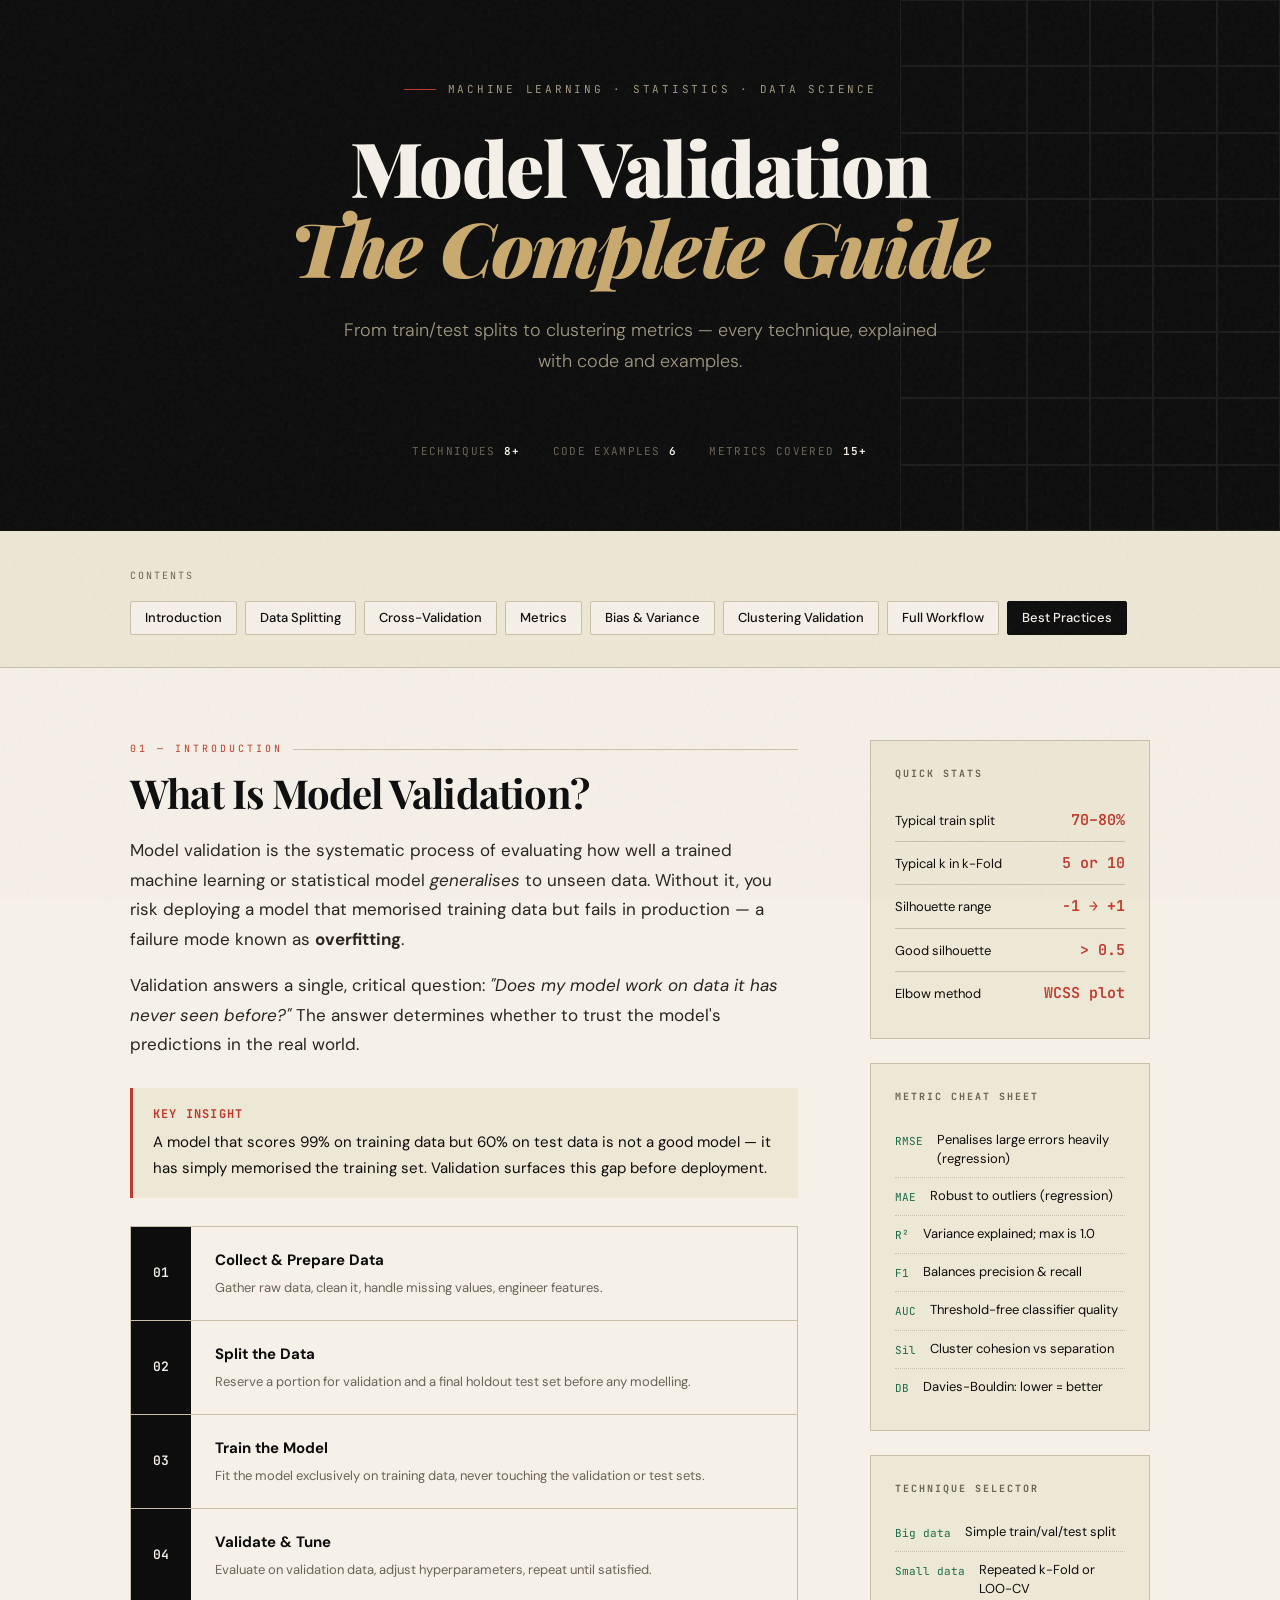
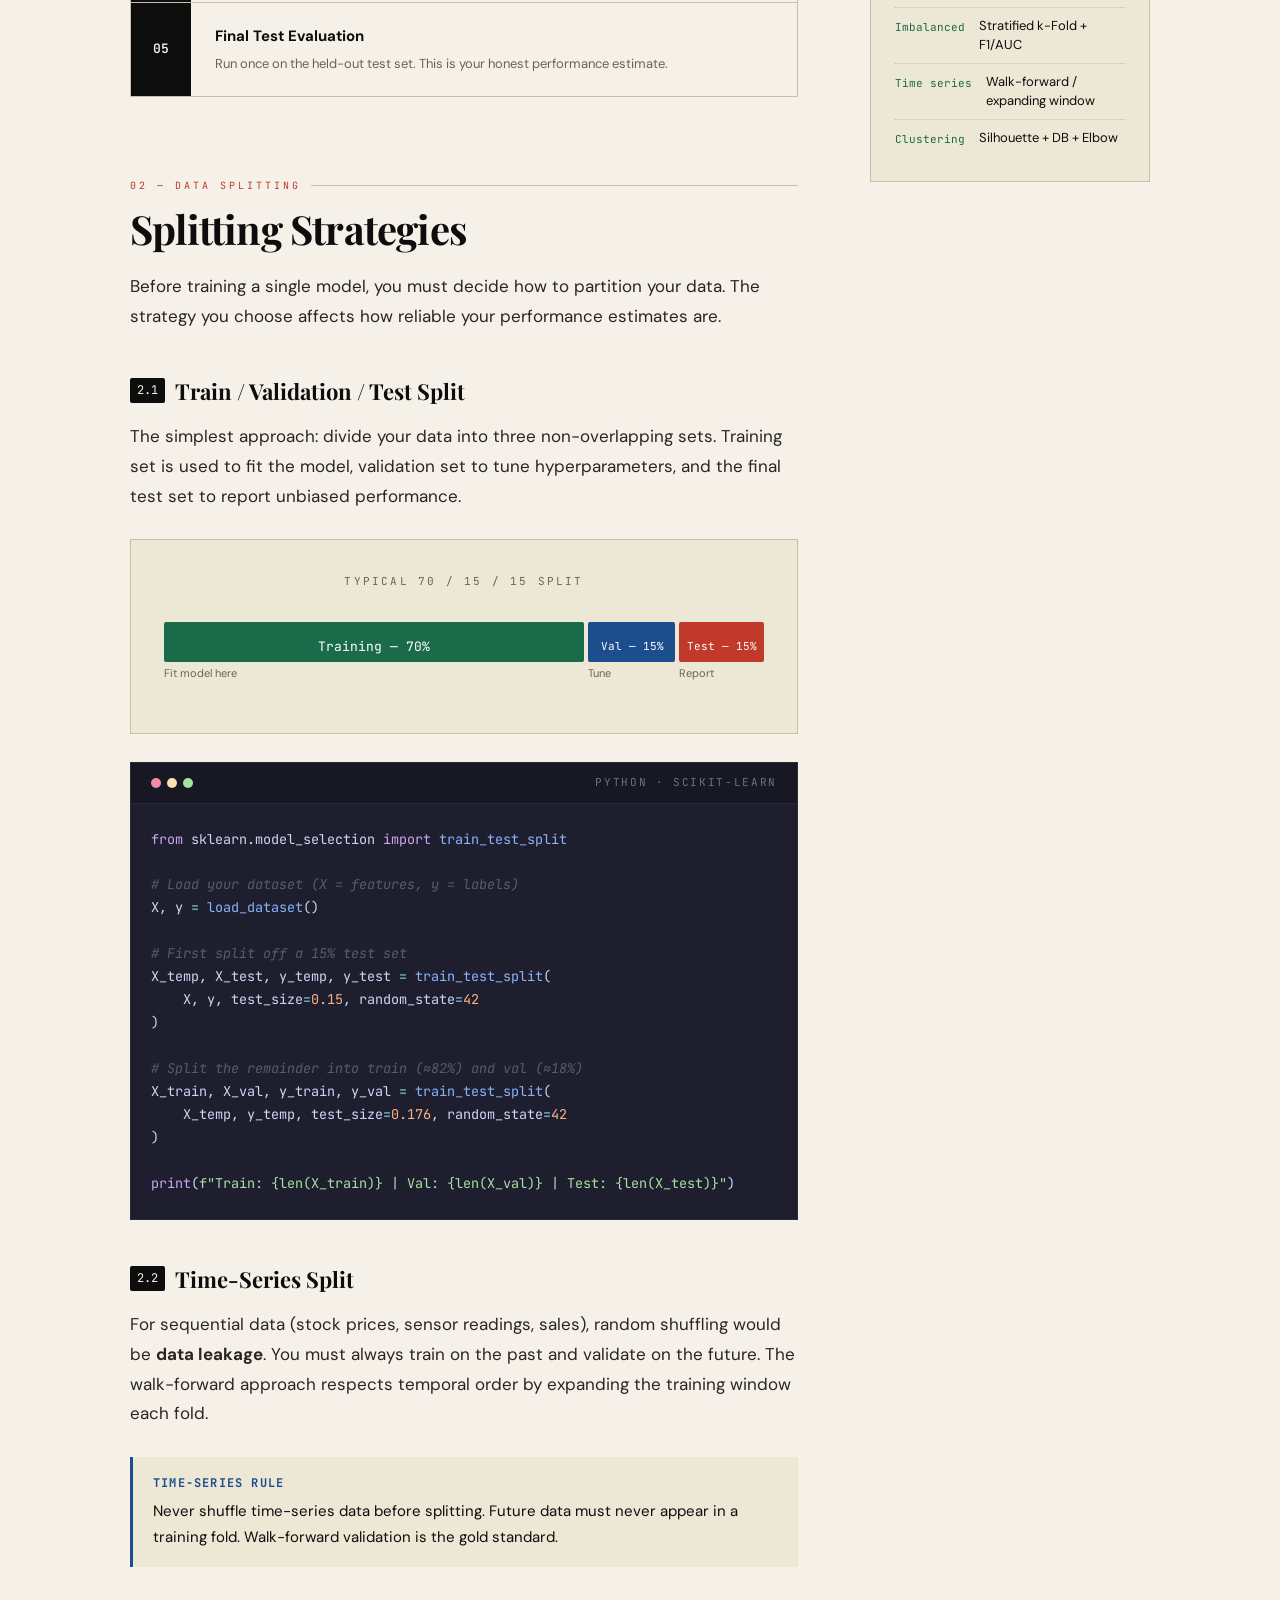
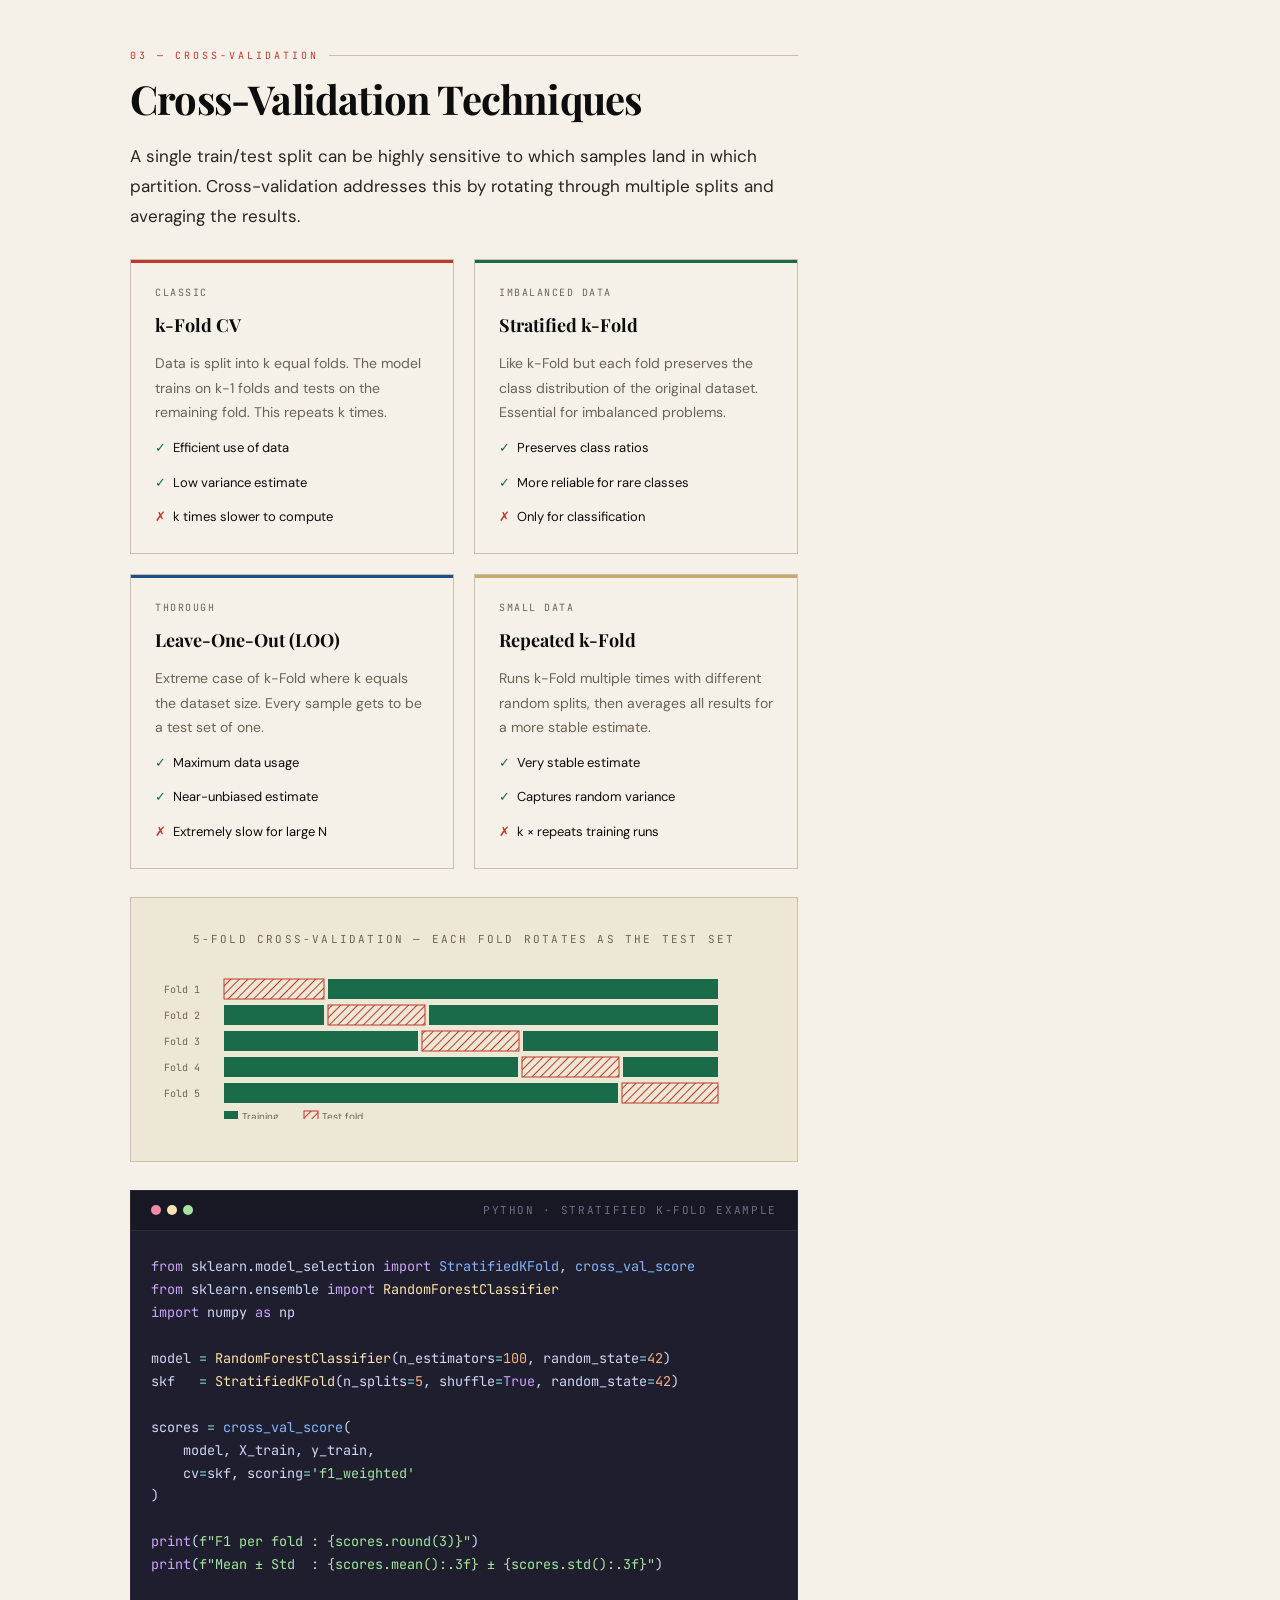
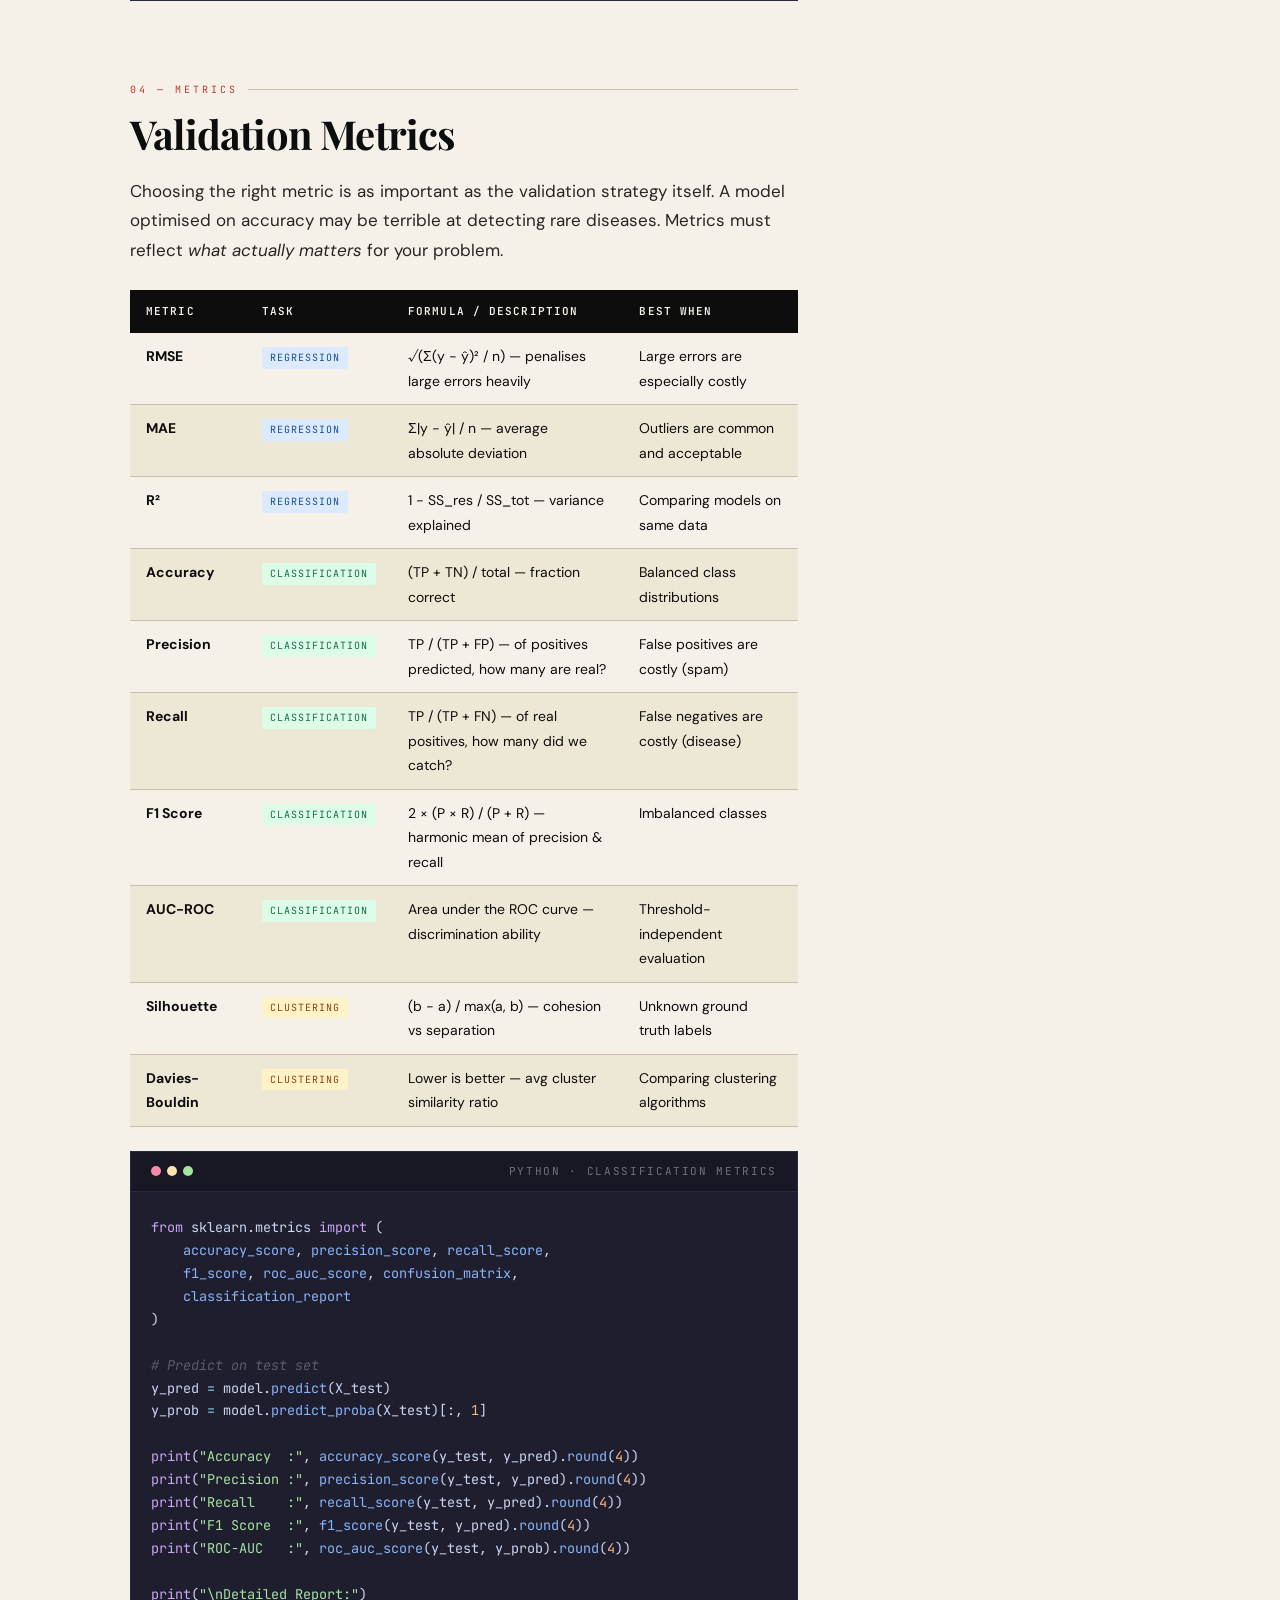
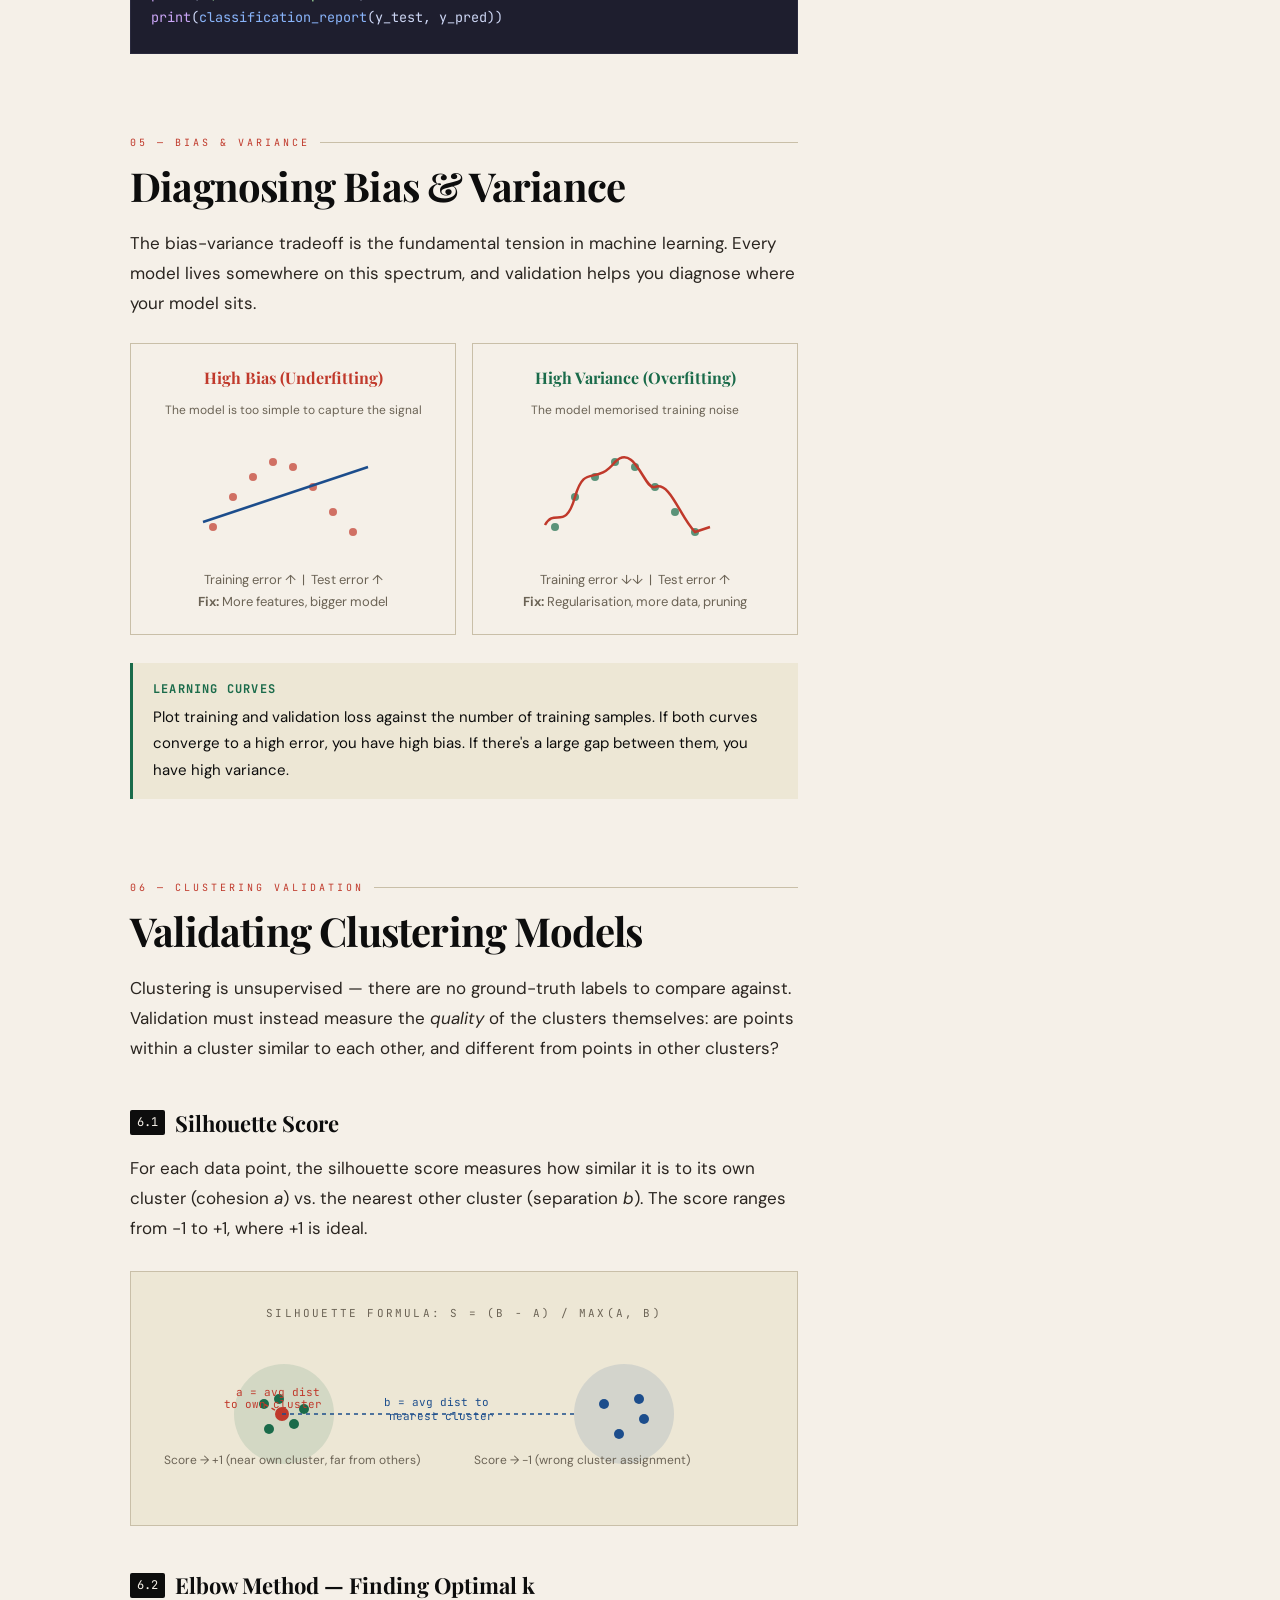
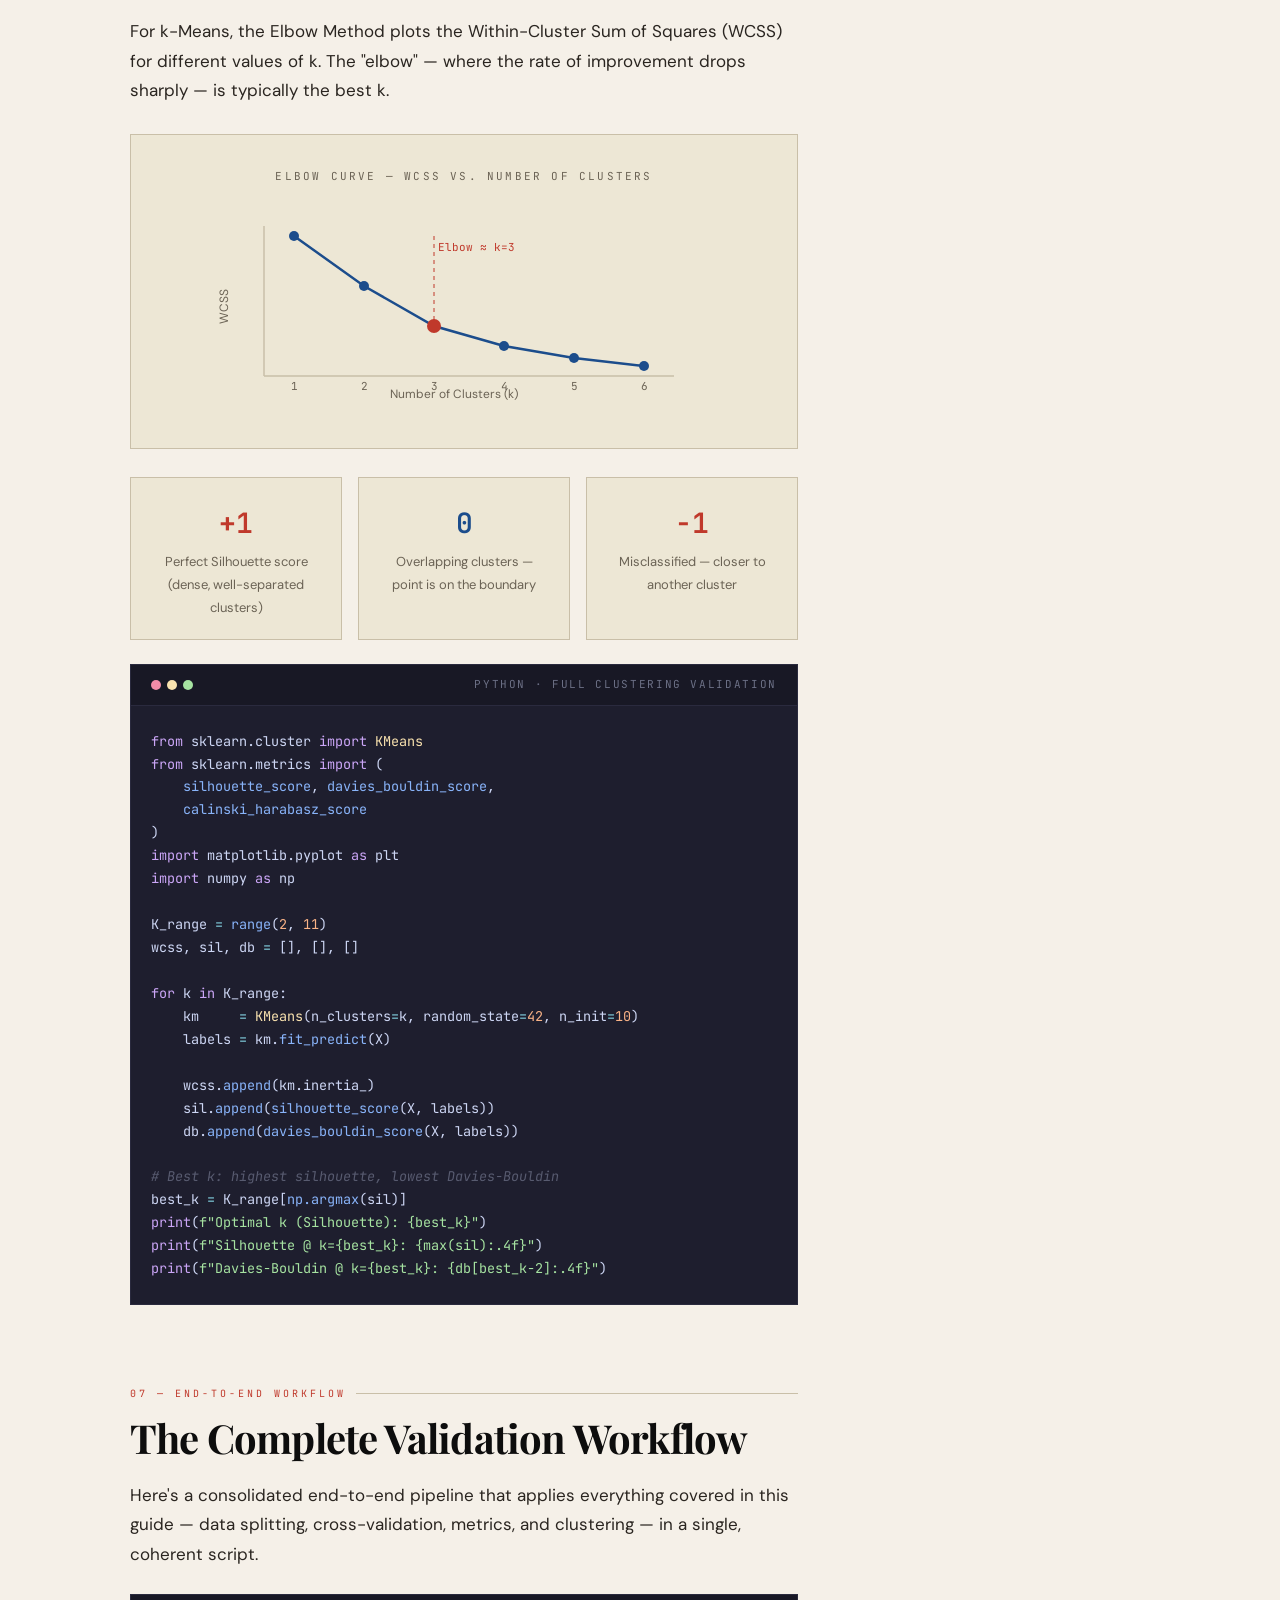
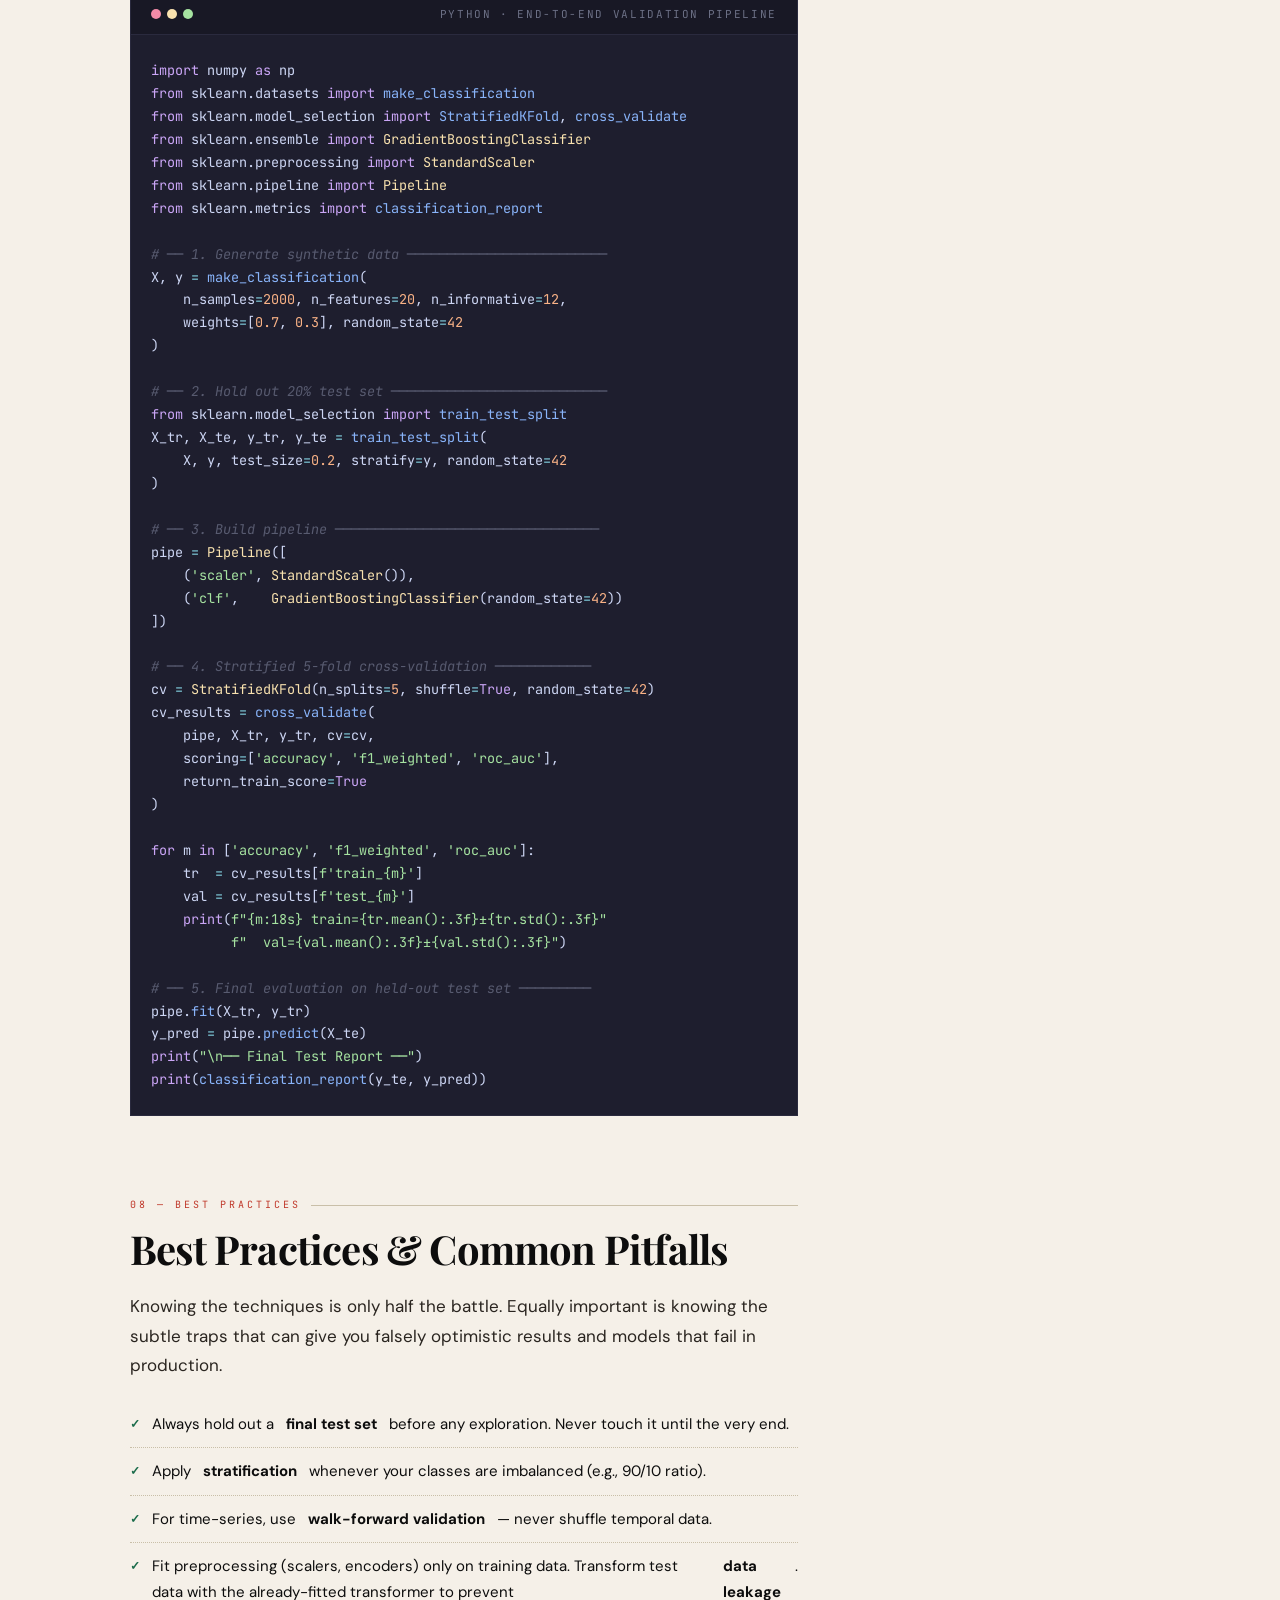
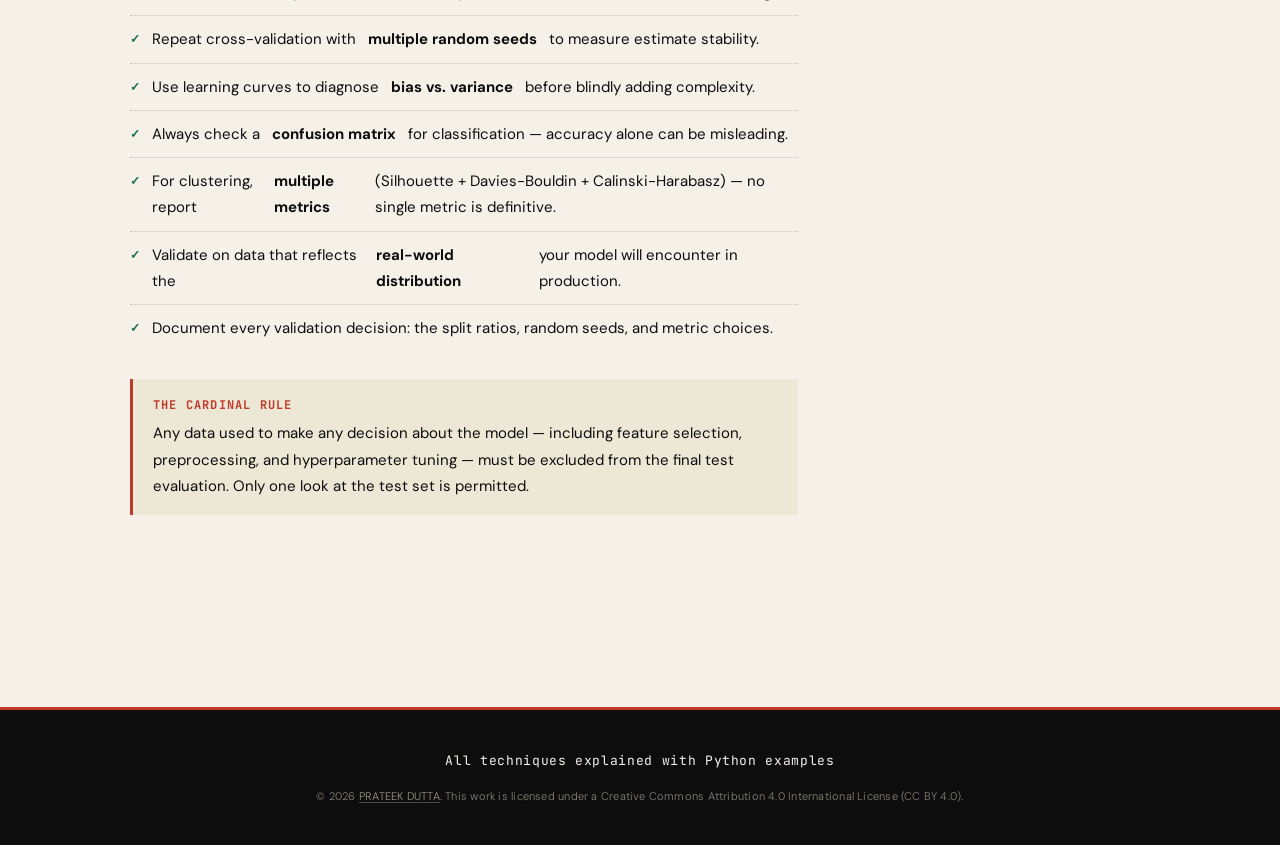
==== commit 701aa134: "Add scrollable table for validation metrics Added a scrollable table for validation metrics comparis" ====
--- a/index.html
+++ b/index.html
@@ -273,6 +273,7 @@
       <h2>Validation Metrics</h2>
       <p>Choosing the right metric is as important as the validation strategy itself. A model optimised on accuracy may be terrible at detecting rare diseases. Metrics must reflect <em>what actually matters</em> for your problem.</p>
 
+      <div class="table-scroll" role="region" aria-label="Validation metrics comparison">
       <table class="metrics-table">
         <thead>
           <tr>
@@ -345,6 +346,7 @@
           </tr>
         </tbody>
       </table>
+      </div>
 
       <div class="code-wrap">
         <div class="code-header">
--- a/model_validation.css
+++ b/model_validation.css
@@ -1,4 +1,4 @@
-﻿:root {
+:root {
   --ink: #0d0d0d;
   --paper: #f5f0e8;
   --cream: #ede7d5;
@@ -16,6 +16,13 @@
 
 html { scroll-behavior: smooth; }
 
+img,
+svg,
+video {
+  max-width: 100%;
+  height: auto;
+}
+
 body {
   background: var(--paper);
   color: var(--ink);
@@ -211,9 +218,14 @@
   margin: 0 auto;
   padding: 72px 40px;
   display: grid;
-  grid-template-columns: 1fr 280px;
+  grid-template-columns: 1fr minmax(0, 280px);
   gap: 72px;
   align-items: start;
+}
+
+.page > .content,
+.page > .sidebar {
+  min-width: 0;
 }
 
 .sidebar {
@@ -250,11 +262,13 @@
   color: var(--accent);
 }
 .cheatsheet-item {
+  display: grid;
+  grid-template-columns: auto minmax(0, 1fr);
+  gap: 10px 14px;
+  align-items: start;
   font-size: 13px;
-  padding: 6px 0;
+  padding: 8px 0;
   border-bottom: 1px dotted var(--border);
-  display: flex;
-  gap: 8px;
 }
 .cheatsheet-item:last-child { border: none; }
 .cheatsheet-item .ci-key {
@@ -262,8 +276,14 @@
   font-size: 11px;
   color: var(--accent2);
   white-space: nowrap;
-  padding-top: 1px;
-  min-width: 28px;
+  padding-top: 2px;
+}
+.cheatsheet-item > span:last-child {
+  min-width: 0;
+  line-height: 1.5;
+  text-align: left;
+  word-wrap: break-word;
+  overflow-wrap: break-word;
 }
 
 .section-label {
@@ -295,11 +315,12 @@
 
 h3 {
   font-family: 'Playfair Display', serif;
-  font-size: 22px;
+  font-size: clamp(18px, 2.5vw, 22px);
   font-weight: 700;
   margin-top: 40px;
   margin-bottom: 12px;
   display: flex;
+  flex-wrap: wrap;
   align-items: center;
   gap: 10px;
 }
@@ -424,6 +445,18 @@
 .cls{ color: #f9e2af; }
 .op { color: #89dceb; }
 
+.table-scroll {
+  overflow-x: auto;
+  -webkit-overflow-scrolling: touch;
+  margin: 24px 0;
+  overscroll-behavior-x: contain;
+}
+
+.table-scroll .metrics-table {
+  margin: 0;
+  min-width: 36rem;
+}
+
 .metrics-table {
   width: 100%;
   border-collapse: collapse;
@@ -466,9 +499,14 @@
 .diagram-wrap {
   background: var(--cream);
   border: 1px solid var(--border);
-  padding: 32px;
+  padding: clamp(16px, 4vw, 32px);
   margin: 28px 0;
   text-align: center;
+}
+
+.diagram-wrap svg {
+  max-width: 100%;
+  height: auto;
 }
 .diagram-title {
   font-family: 'JetBrains Mono', monospace;
@@ -649,13 +687,80 @@
 .content section:nth-child(6) { animation-delay: 0.30s; }
 .content section:nth-child(7) { animation-delay: 0.35s; }
 
+@media (max-width: 1150px) {
+  .page {
+    grid-template-columns: 1fr minmax(0, 260px);
+    gap: 40px;
+    padding: 56px 28px;
+  }
+}
+
 @media (max-width: 900px) {
-  .page { grid-template-columns: 1fr; gap: 40px; }
+  .page {
+    grid-template-columns: 1fr;
+    gap: 40px;
+    padding: 48px 24px;
+  }
   .sidebar { position: static; }
   .technique-grid { grid-template-columns: 1fr; }
   .cluster-metrics { grid-template-columns: 1fr 1fr; }
   .bv-grid { grid-template-columns: 1fr; }
   .header-inner { padding: 48px 24px; }
-  .page { padding: 48px 24px; }
   .toc-inner { padding: 20px 24px; }
 }
+
+@media (max-width: 640px) {
+  body {
+    font-size: 16px;
+    line-height: 1.7;
+  }
+  .page {
+    padding: 36px 16px;
+  }
+  .header-inner {
+    padding: 40px 16px 44px;
+  }
+  .header-sub {
+    font-size: 16px;
+  }
+  .header-meta {
+    gap: 16px 24px;
+    justify-content: center;
+  }
+  .cluster-metrics {
+    grid-template-columns: 1fr;
+  }
+  .toc-pills a {
+    min-height: 44px;
+    display: inline-flex;
+    align-items: center;
+    padding: 8px 14px;
+  }
+  .metrics-table {
+    font-size: 12px;
+  }
+  .metrics-table th,
+  .metrics-table td {
+    padding: 9px 10px;
+  }
+  .code-wrap pre {
+    font-size: 12.5px;
+    padding: 16px 14px;
+  }
+  .sidebar-card {
+    padding: 18px 16px;
+  }
+  footer {
+    padding: 28px 16px;
+    font-size: 12px;
+  }
+}
+
+@media (max-width: 420px) {
+  .meta-item {
+    letter-spacing: 0.08em;
+  }
+  .table-scroll .metrics-table {
+    min-width: 32rem;
+  }
+}
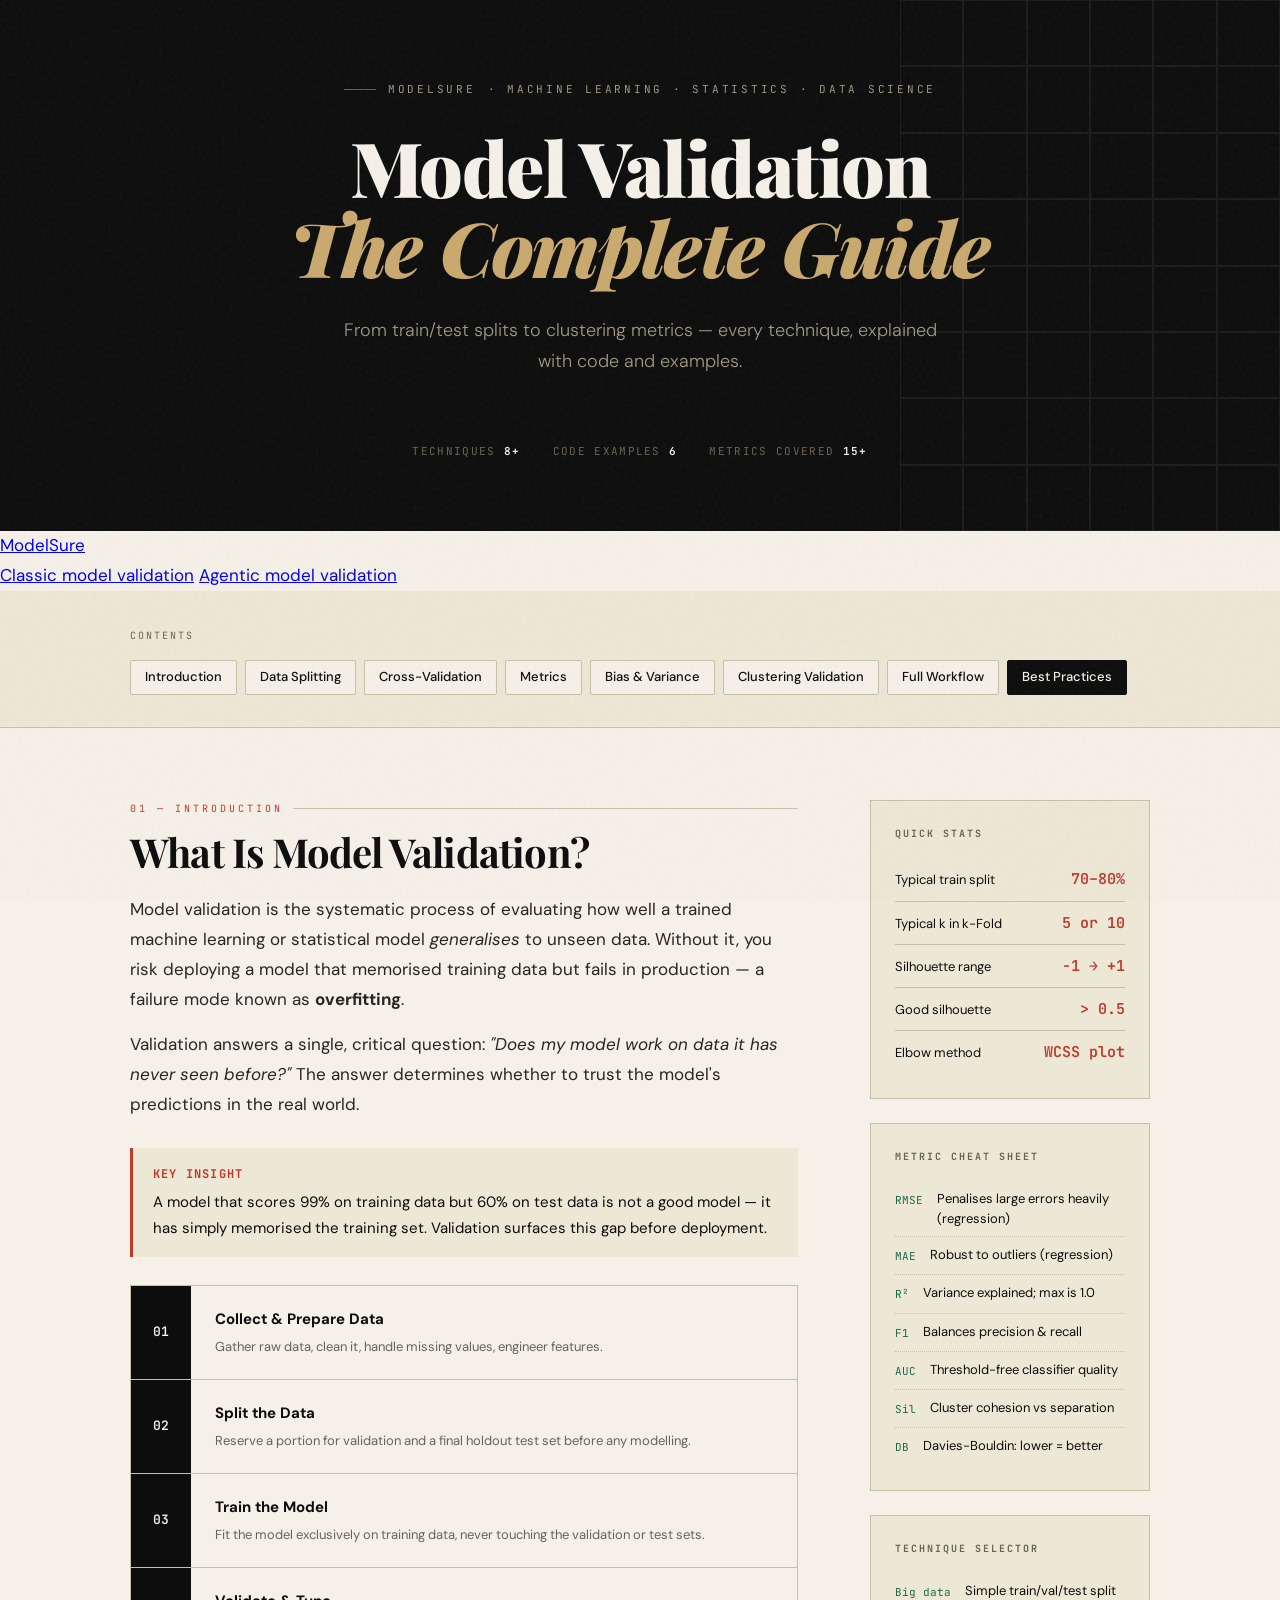
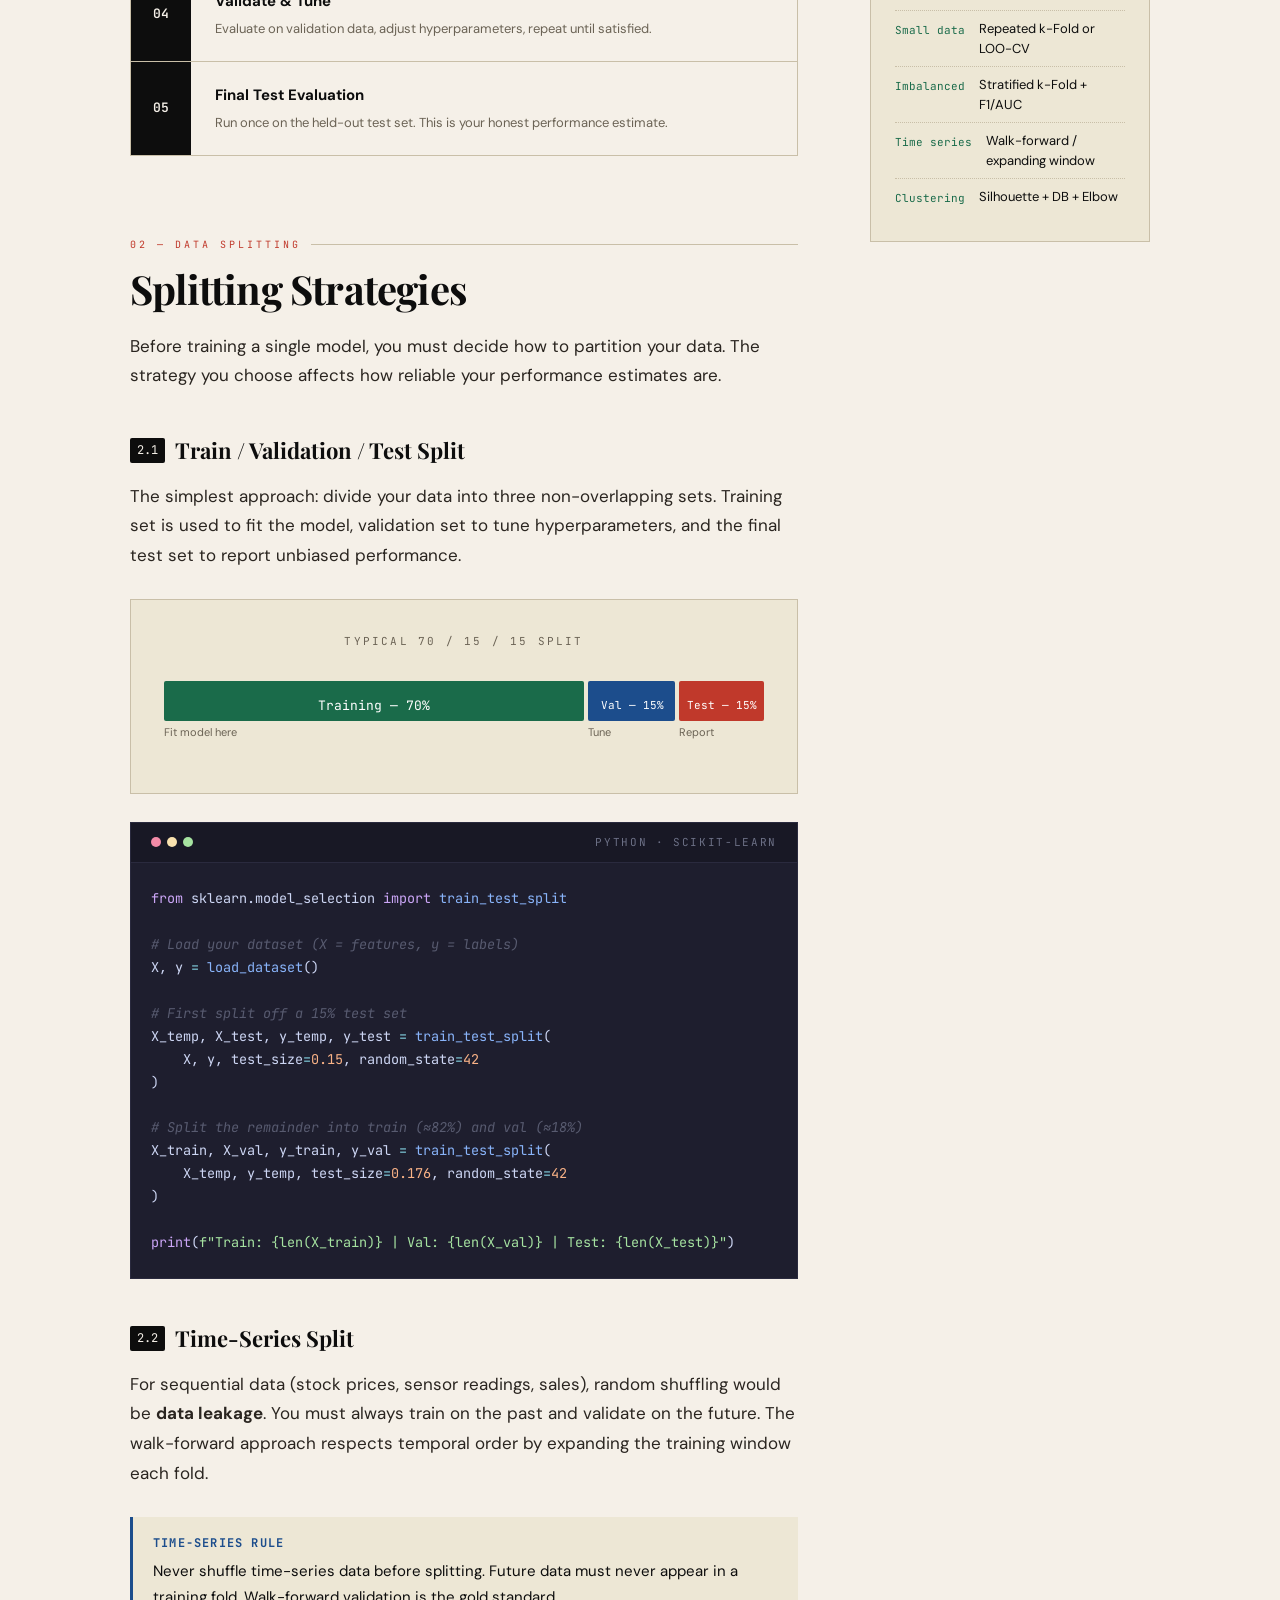
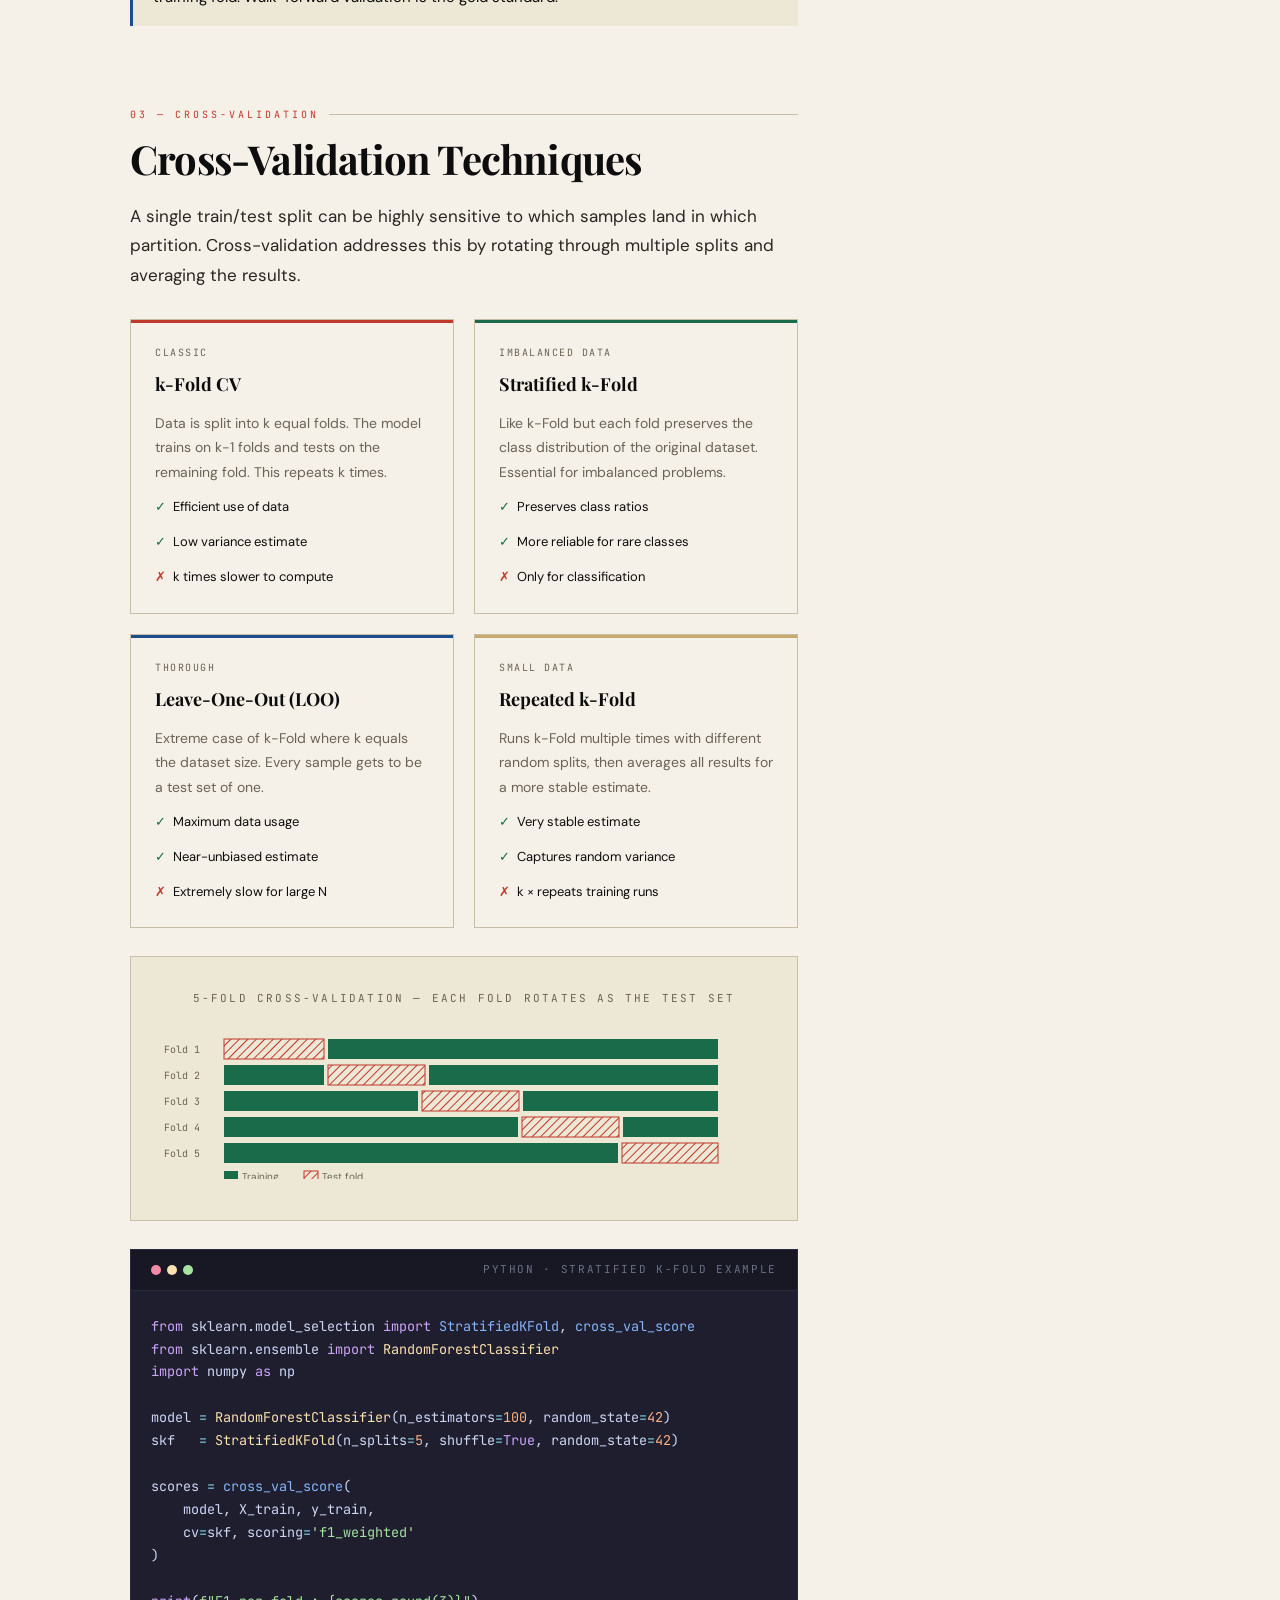
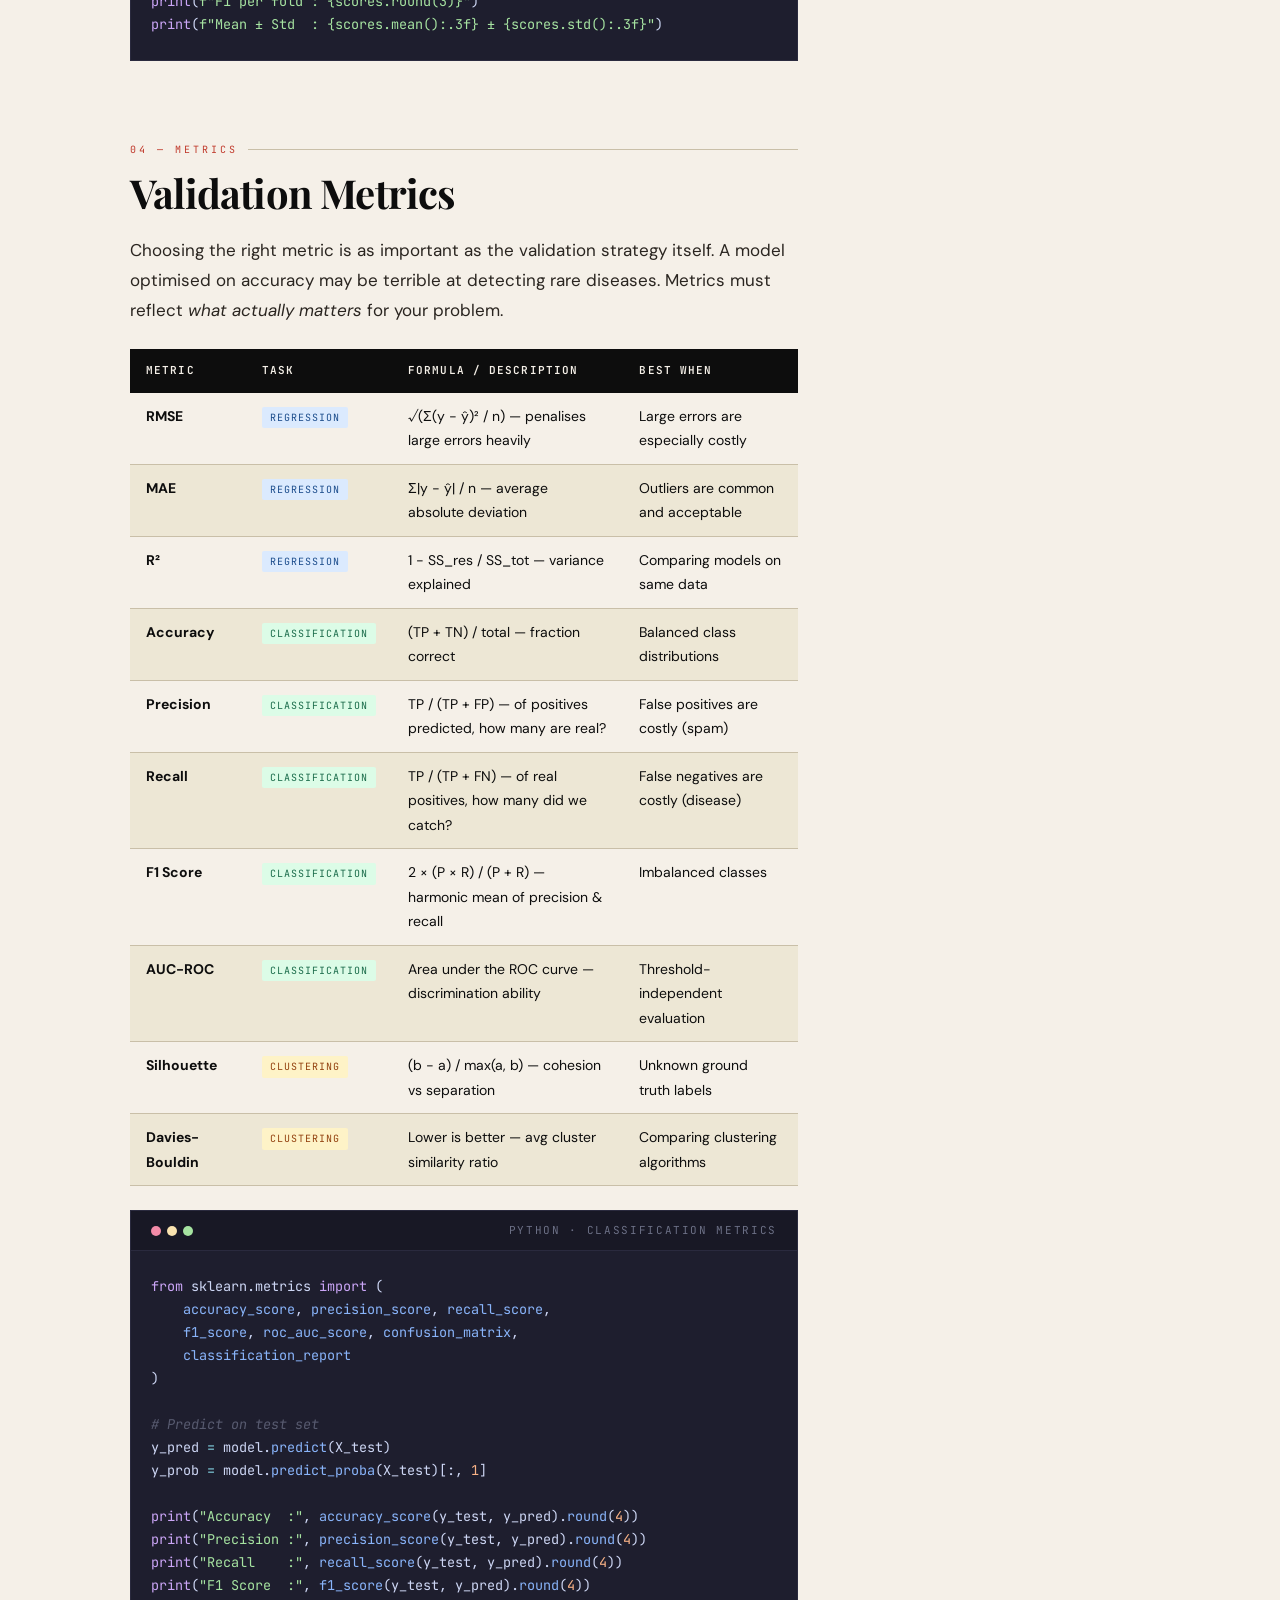
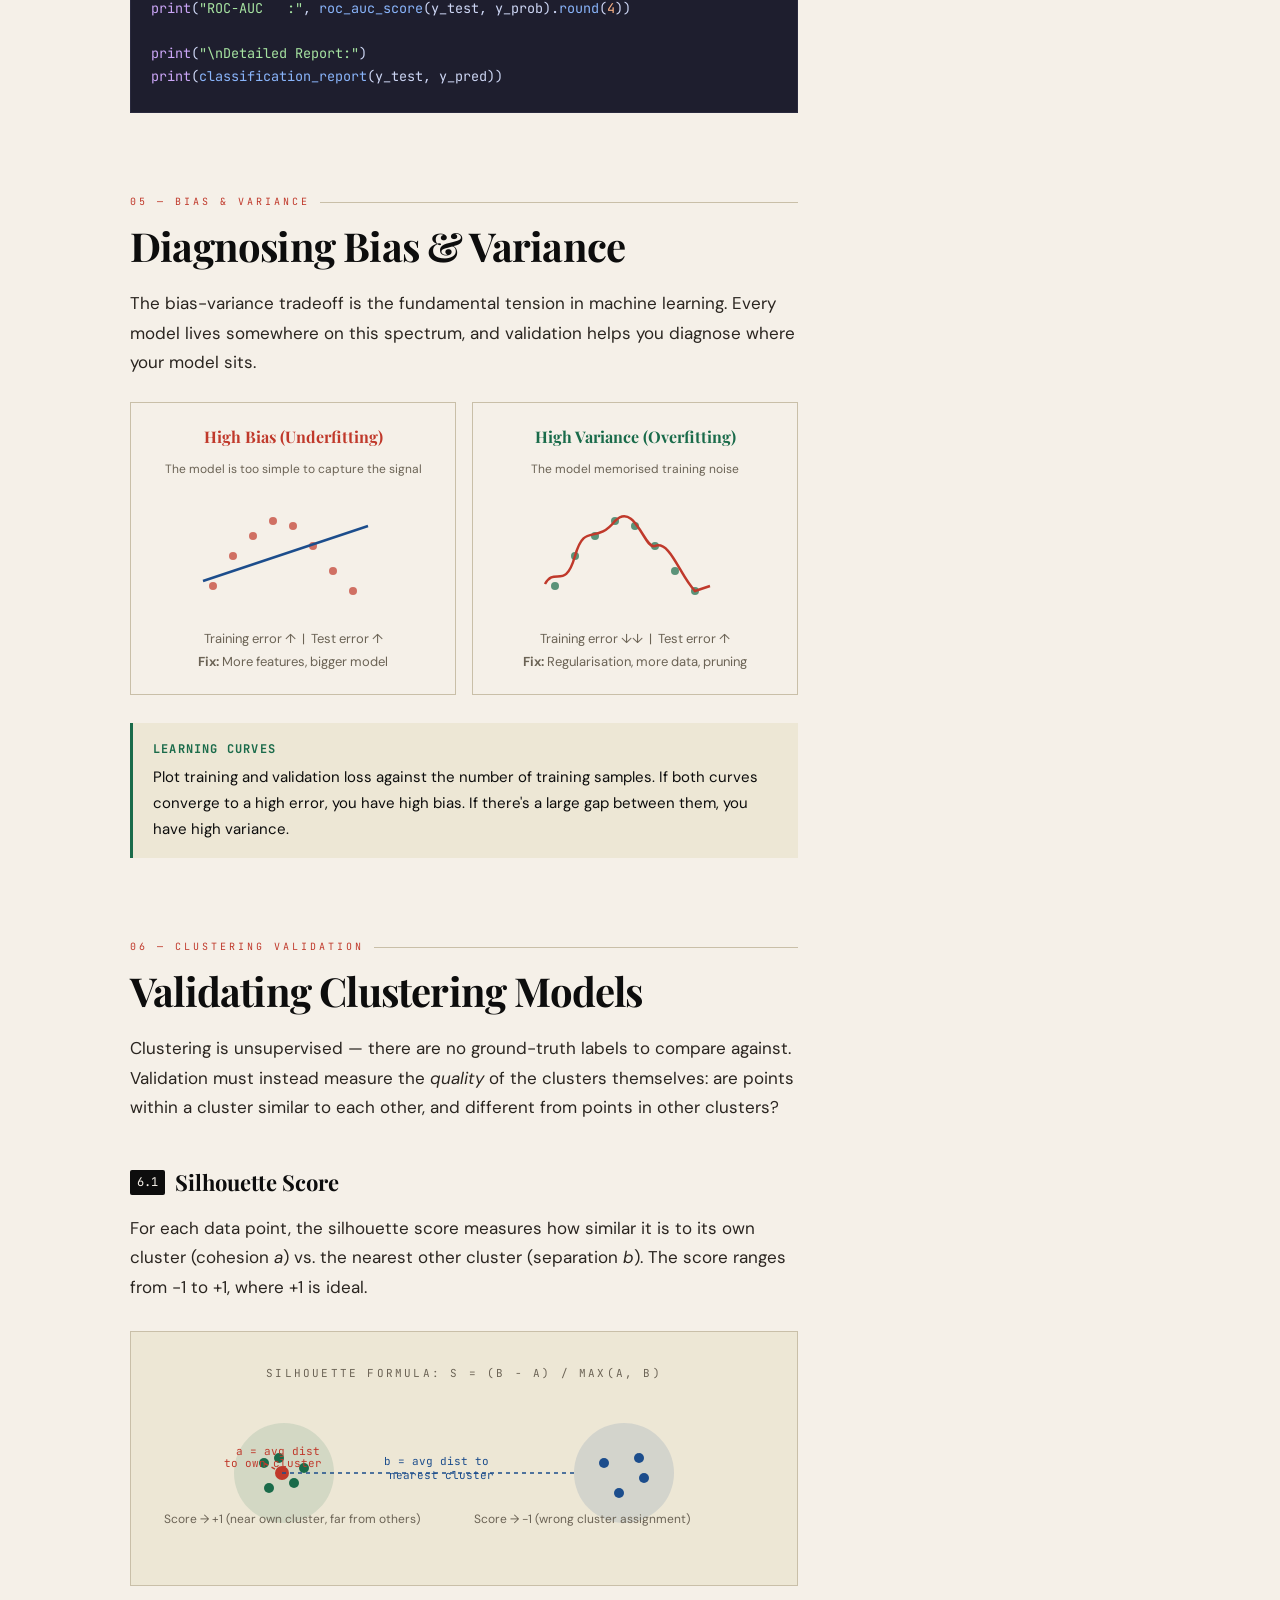
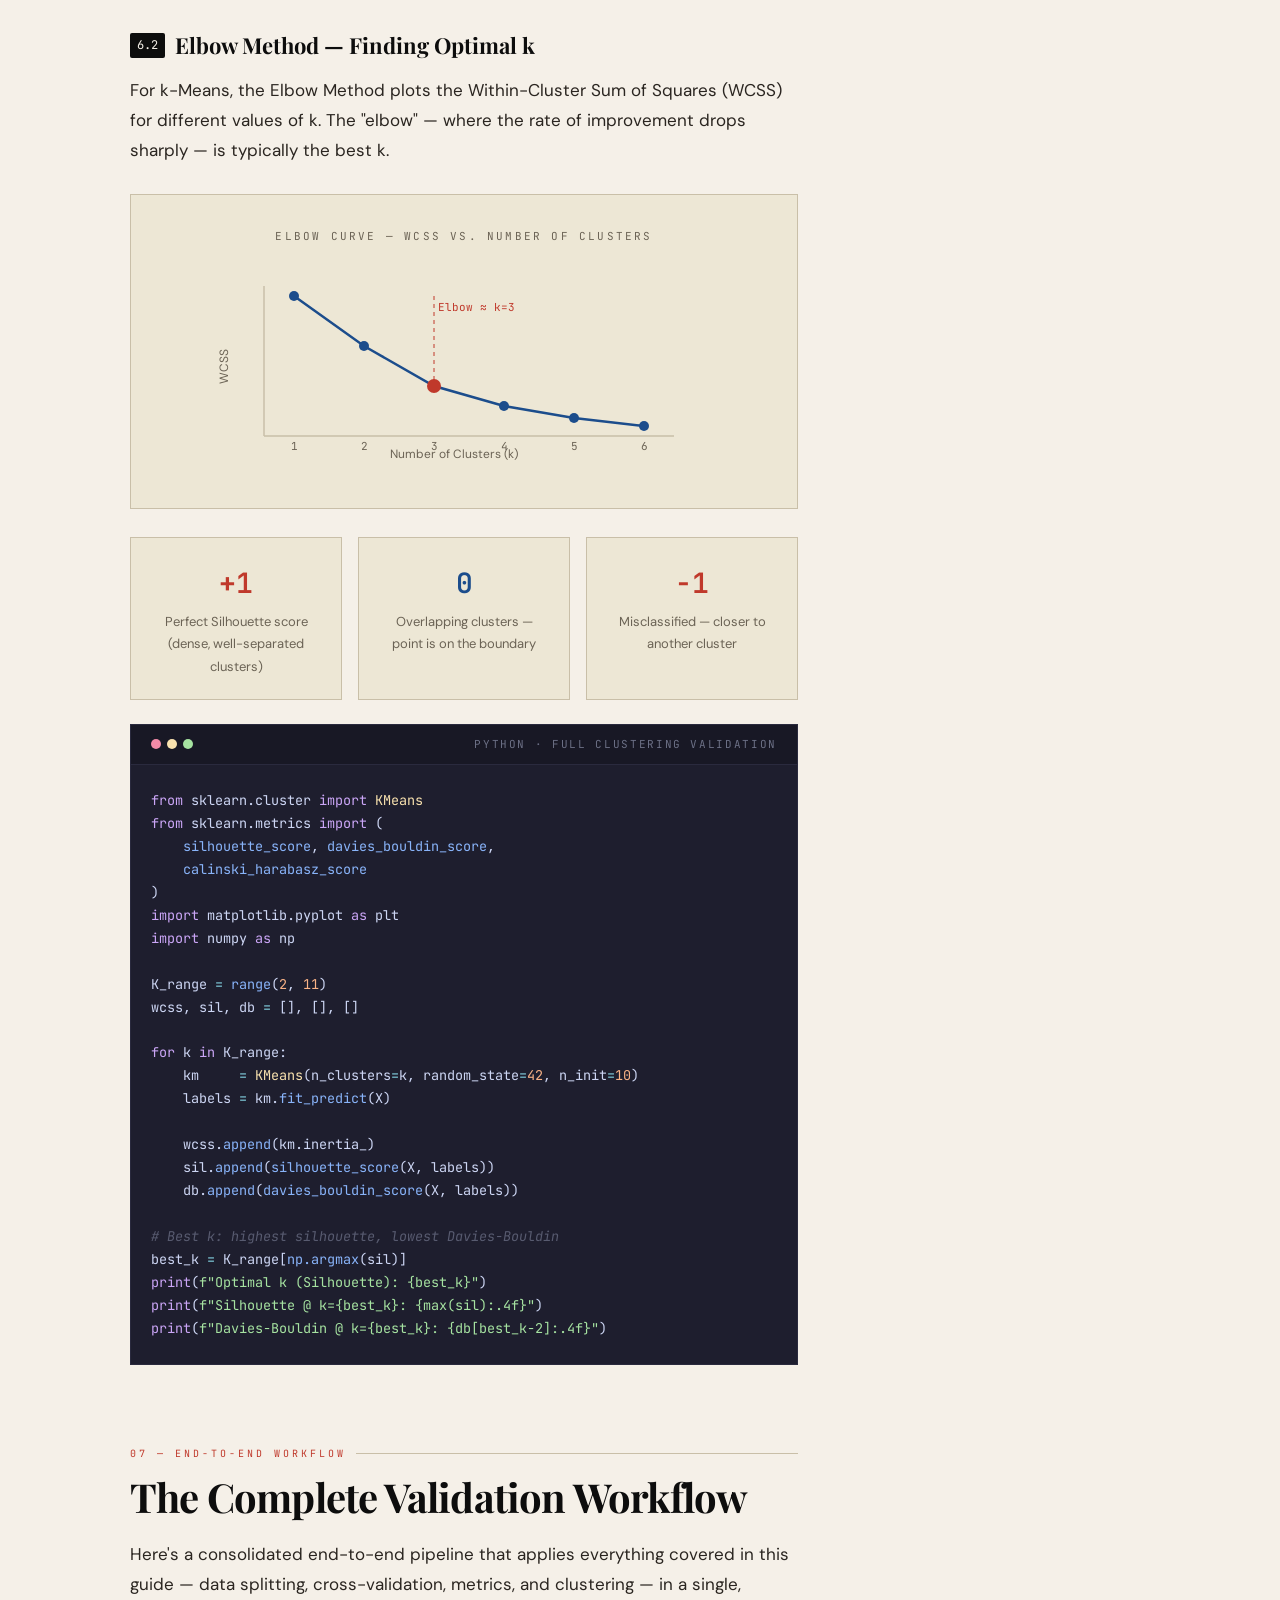
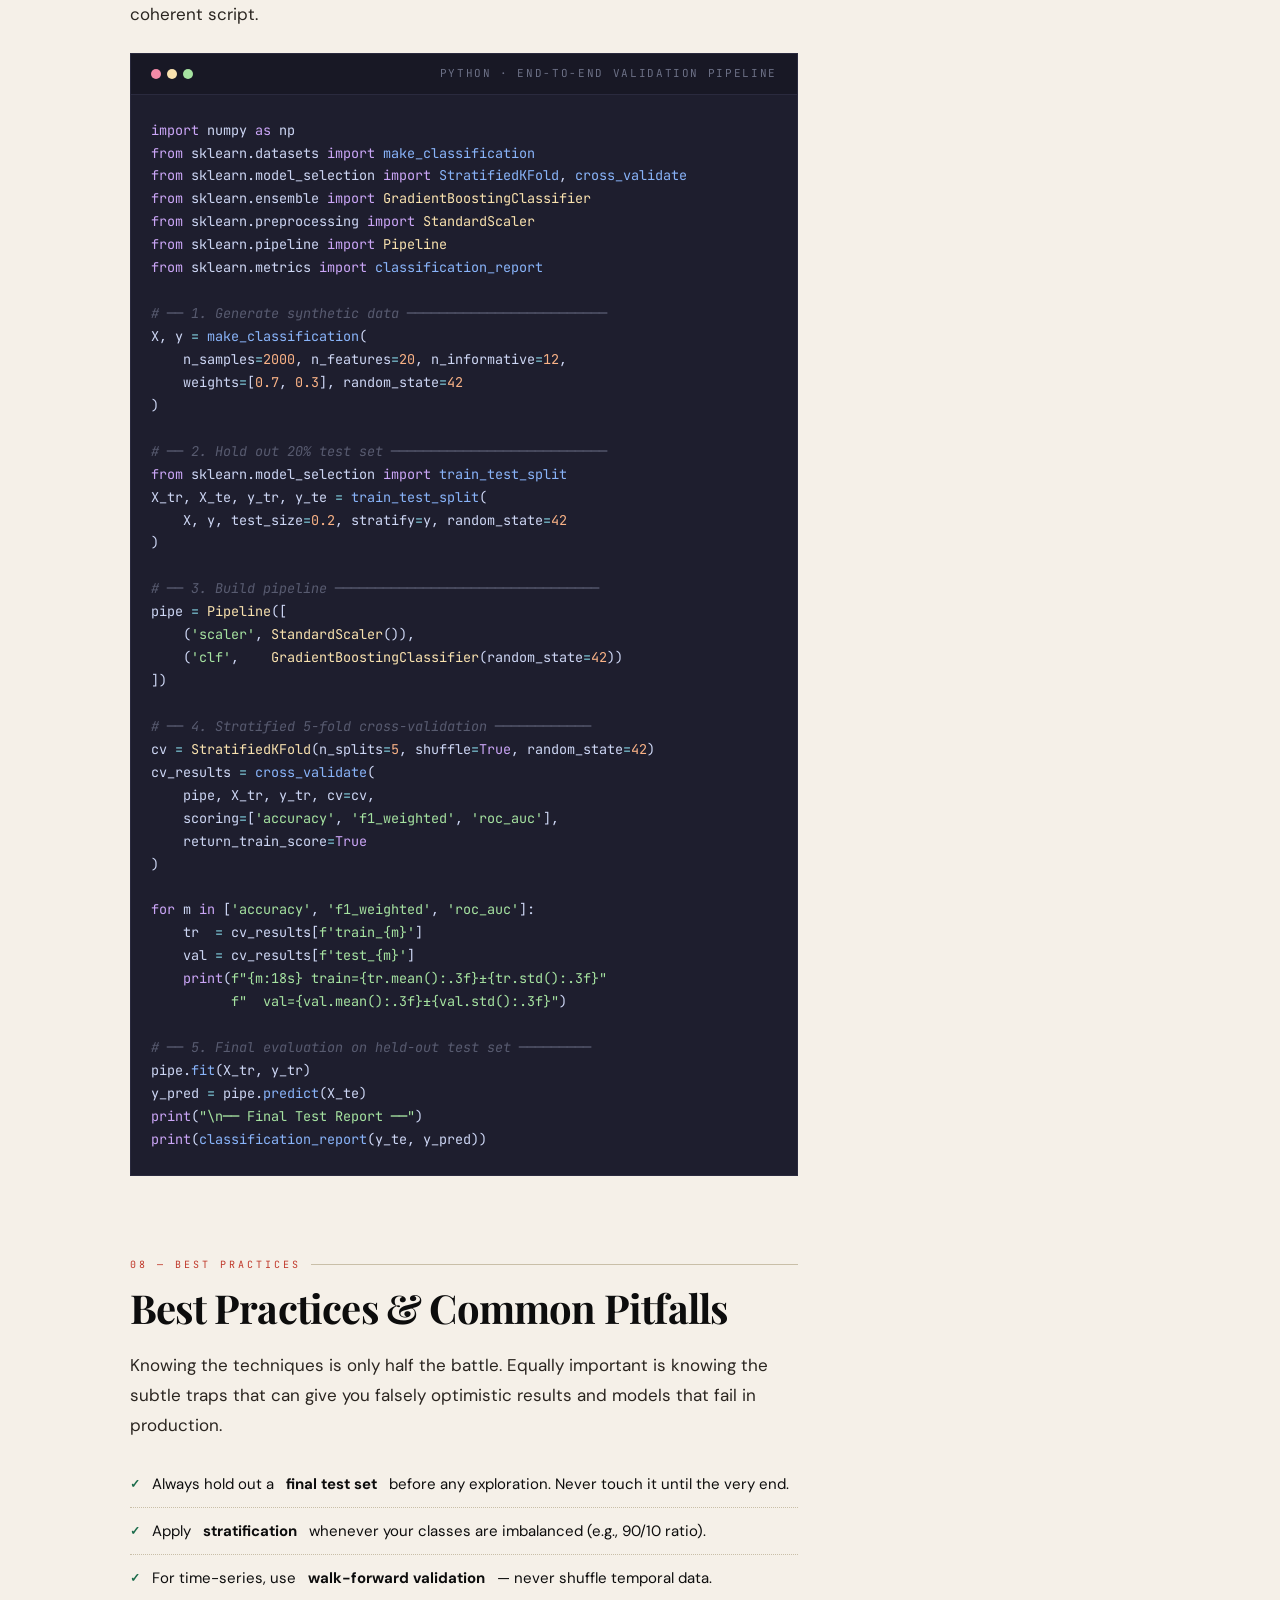
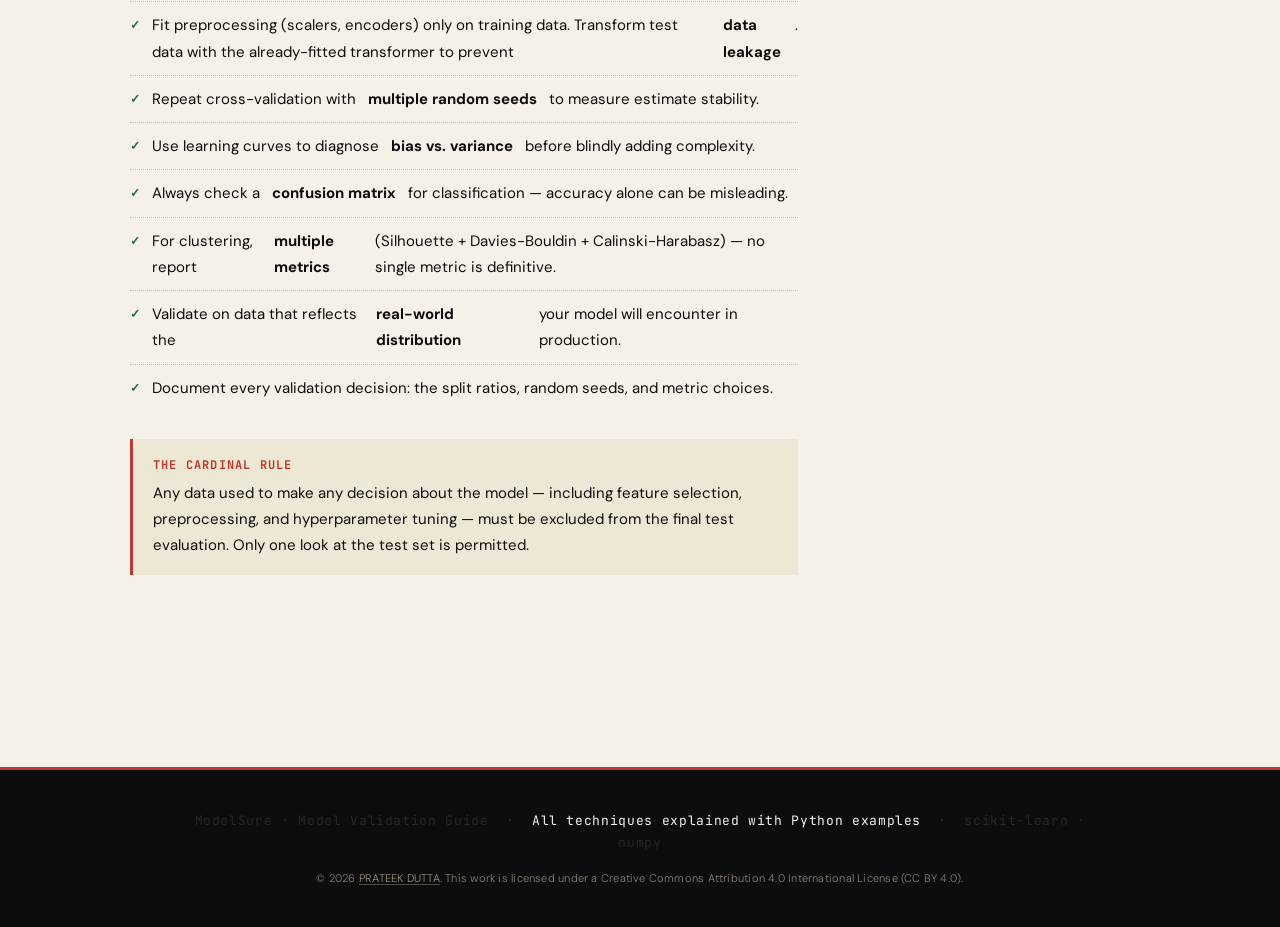
==== commit 7b93a968: "Added Agentic Evaluation" ====
--- a/index.html
+++ b/index.html
@@ -3,7 +3,7 @@
 <head>
 <meta charset="UTF-8" />
 <meta name="viewport" content="width=device-width, initial-scale=1.0"/>
-<title>Model Validation — The Complete Guide</title>
+<title>ModelSure — Model Validation — The Complete Guide</title>
 <link href="https://fonts.googleapis.com/css2?family=Playfair+Display:ital,wght@0,400;0,700;0,900;1,400&family=JetBrains+Mono:wght@400;600&family=DM+Sans:wght@300;400;500&display=swap" rel="stylesheet"/>
 <link rel="stylesheet" href="model_validation.css" />
 </head>
@@ -22,7 +22,7 @@
     <div></div><div></div><div></div><div></div><div></div><div></div>
   </div>
   <div class="header-inner">
-    <div class="header-eyebrow">Machine Learning · Statistics · Data Science</div>
+    <div class="header-eyebrow"><span class="modelsure-wordmark">ModelSure</span> · Machine Learning · Statistics · Data Science</div>
     <h1>Model Validation<br/><em>The Complete Guide</em></h1>
     <p class="header-sub">From train/test splits to clustering metrics — every technique, explained with code and examples.</p>
     <div class="header-meta">
@@ -33,6 +33,16 @@
     </div>
   </div>
 </header>
+
+<div class="modelsure-bar" role="navigation" aria-label="ModelSure guides">
+  <div class="modelsure-bar-inner">
+    <a href="index.html" class="modelsure-brand">ModelSure</a>
+    <div class="modelsure-switch">
+      <a href="index.html" class="modelsure-btn is-active" aria-current="page">Classic model validation</a>
+      <a href="agentic_model_validation.html" class="modelsure-btn">Agentic model validation</a>
+    </div>
+  </div>
+</div>
 
 <!-- ══ TOC ══ -->
 <div class="toc-wrap">
@@ -728,7 +738,7 @@
 
 <!-- ══ FOOTER ══ -->
 <footer>
-  <p class="footer-tagline"><span>All techniques explained with Python examples</span></p>
+  <p class="footer-tagline">ModelSure · Model Validation Guide &nbsp;·&nbsp; <span>All techniques explained with Python examples</span> &nbsp;·&nbsp; scikit-learn · numpy</p>
   <p class="footer-copyright">© 2026 <a href="https://prateekdutta2001.github.io/PrateekDutta.in/" target="_blank" rel="noopener noreferrer">PRATEEK DUTTA</a>. This work is licensed under a Creative Commons Attribution 4.0 International License (CC BY 4.0).</p>
 </footer>
 
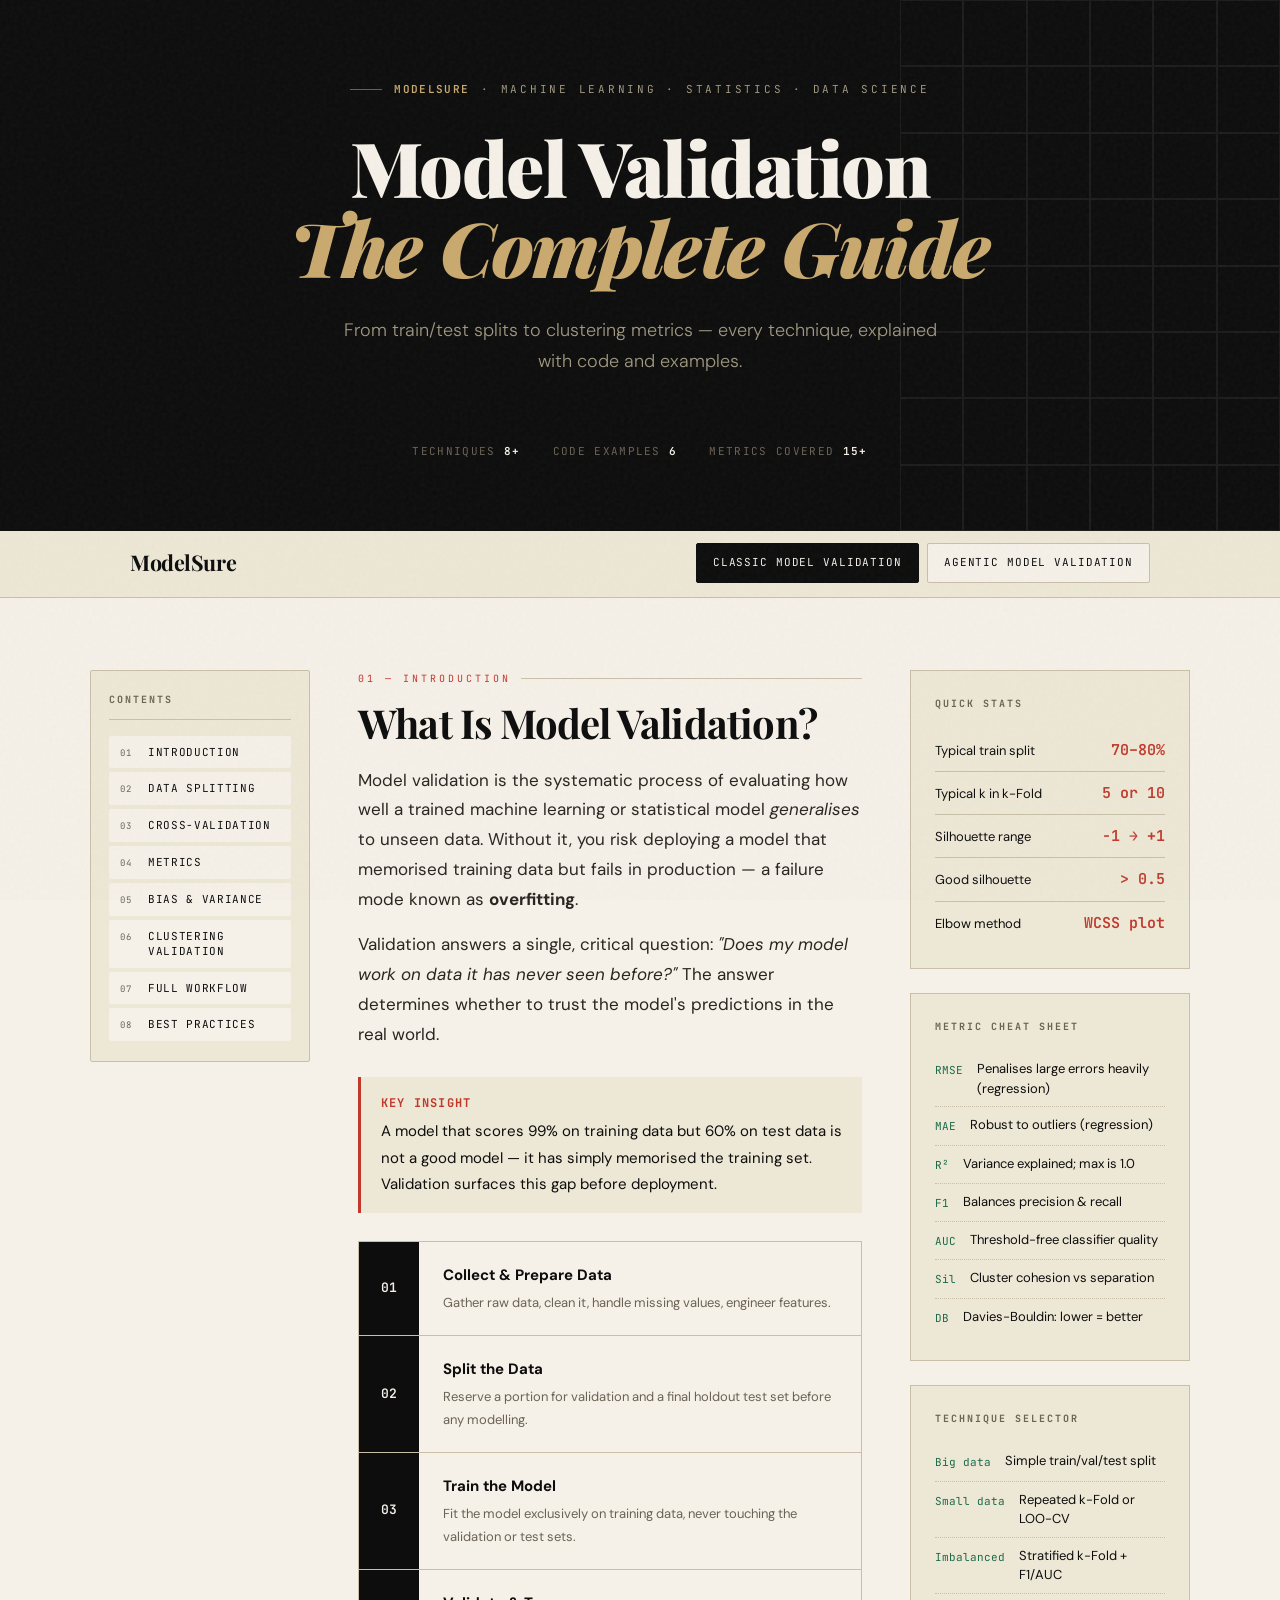
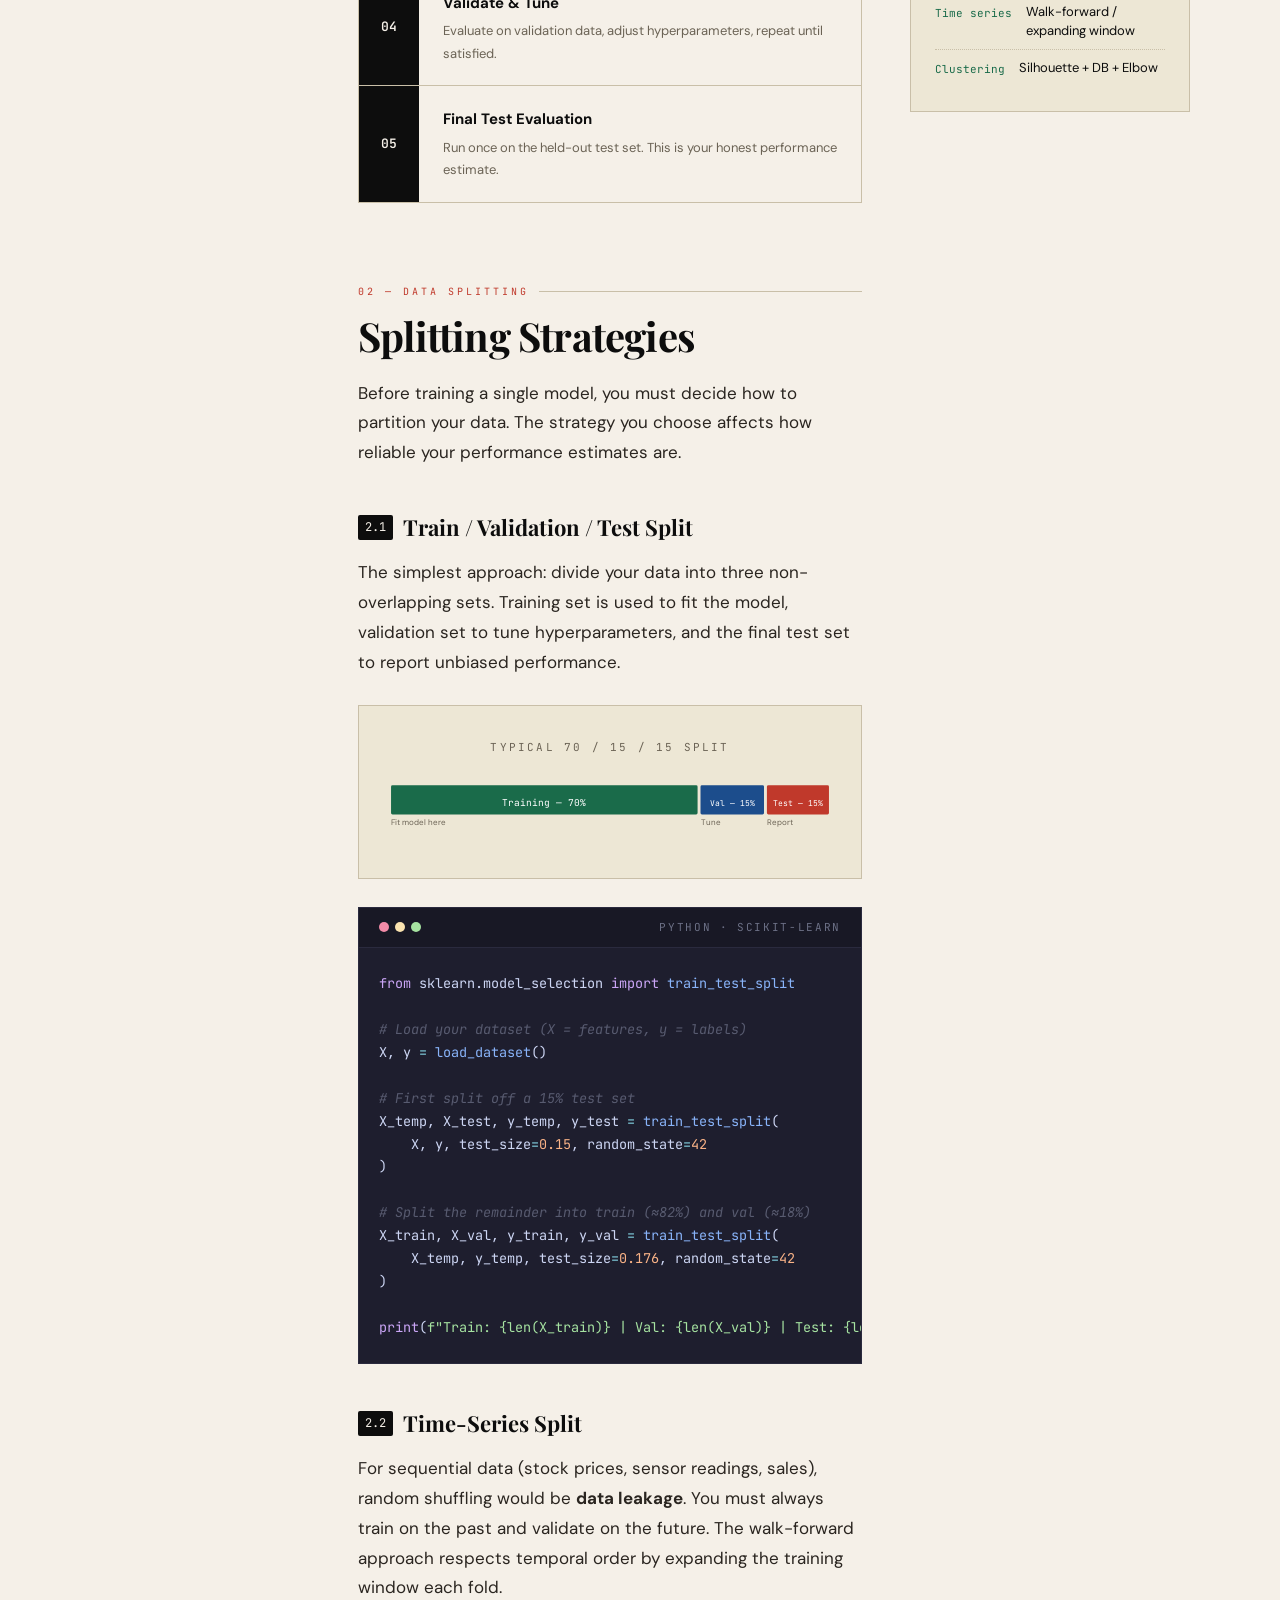
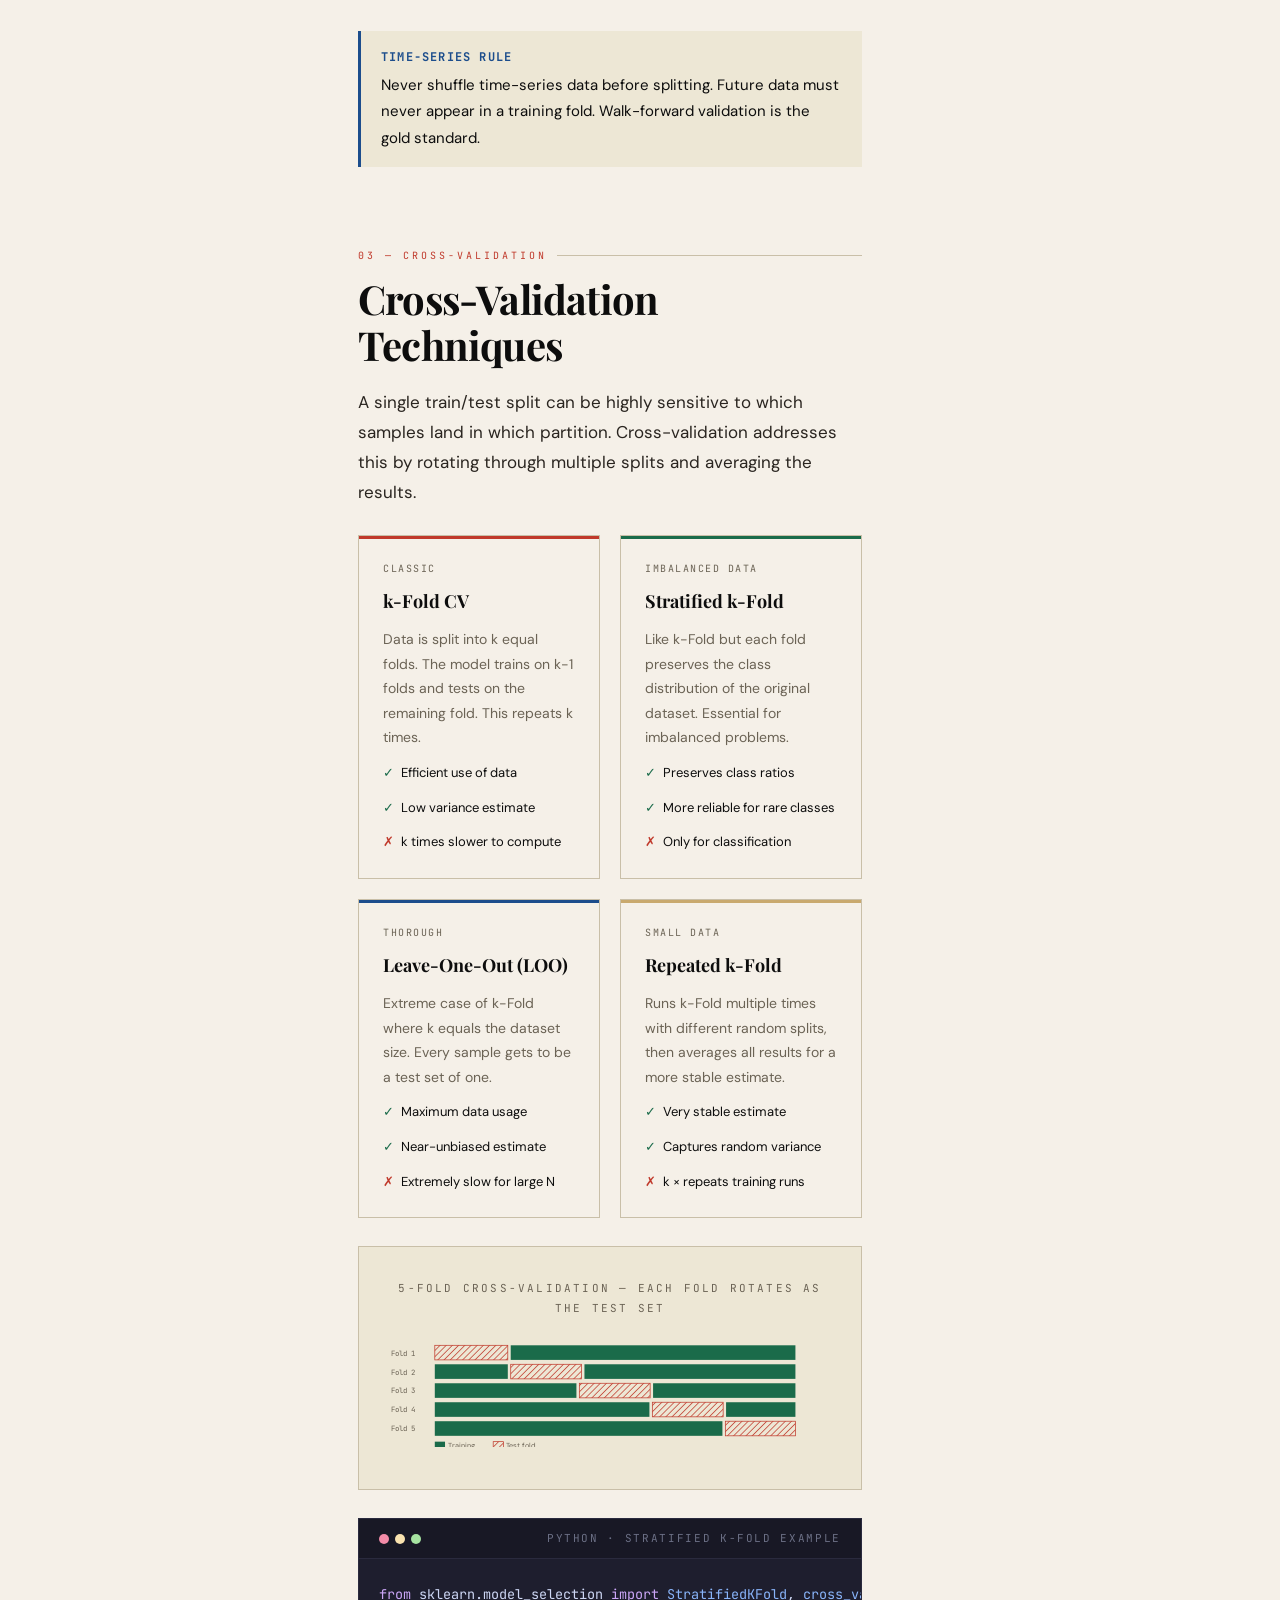
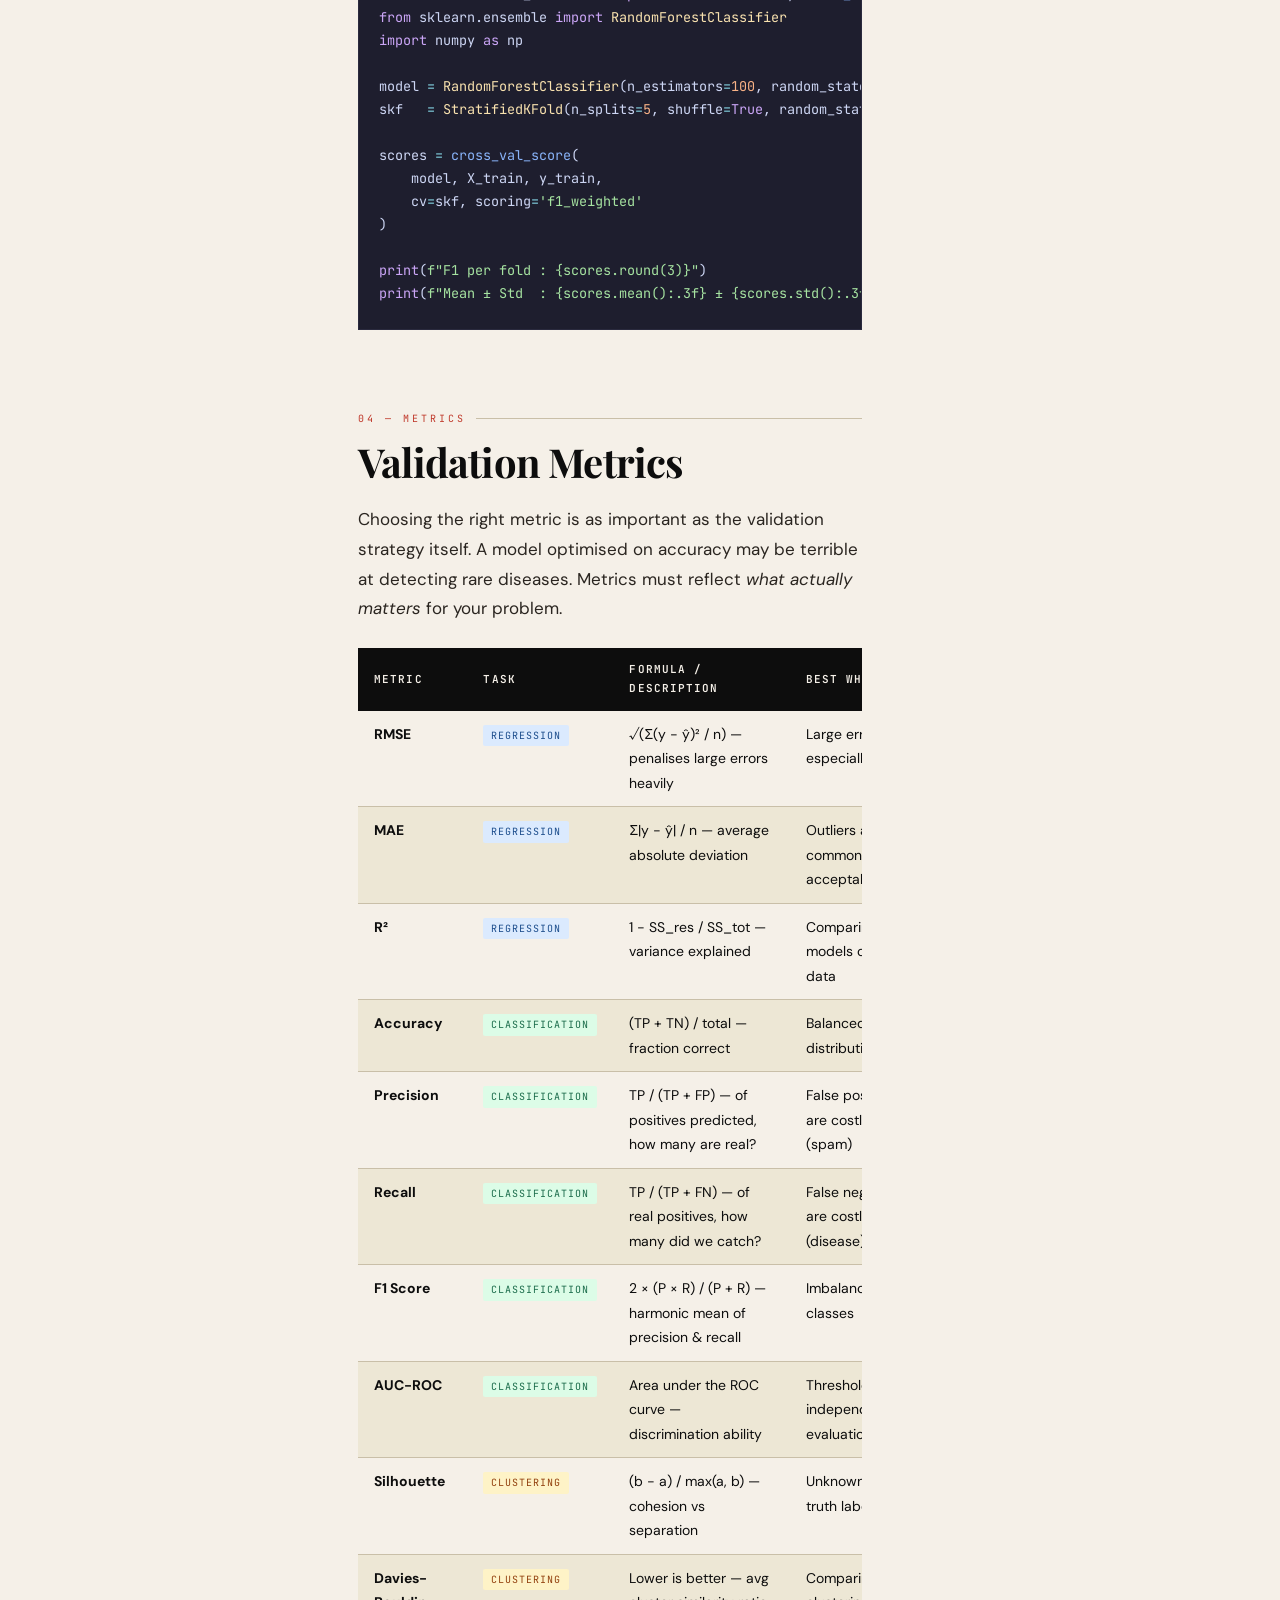
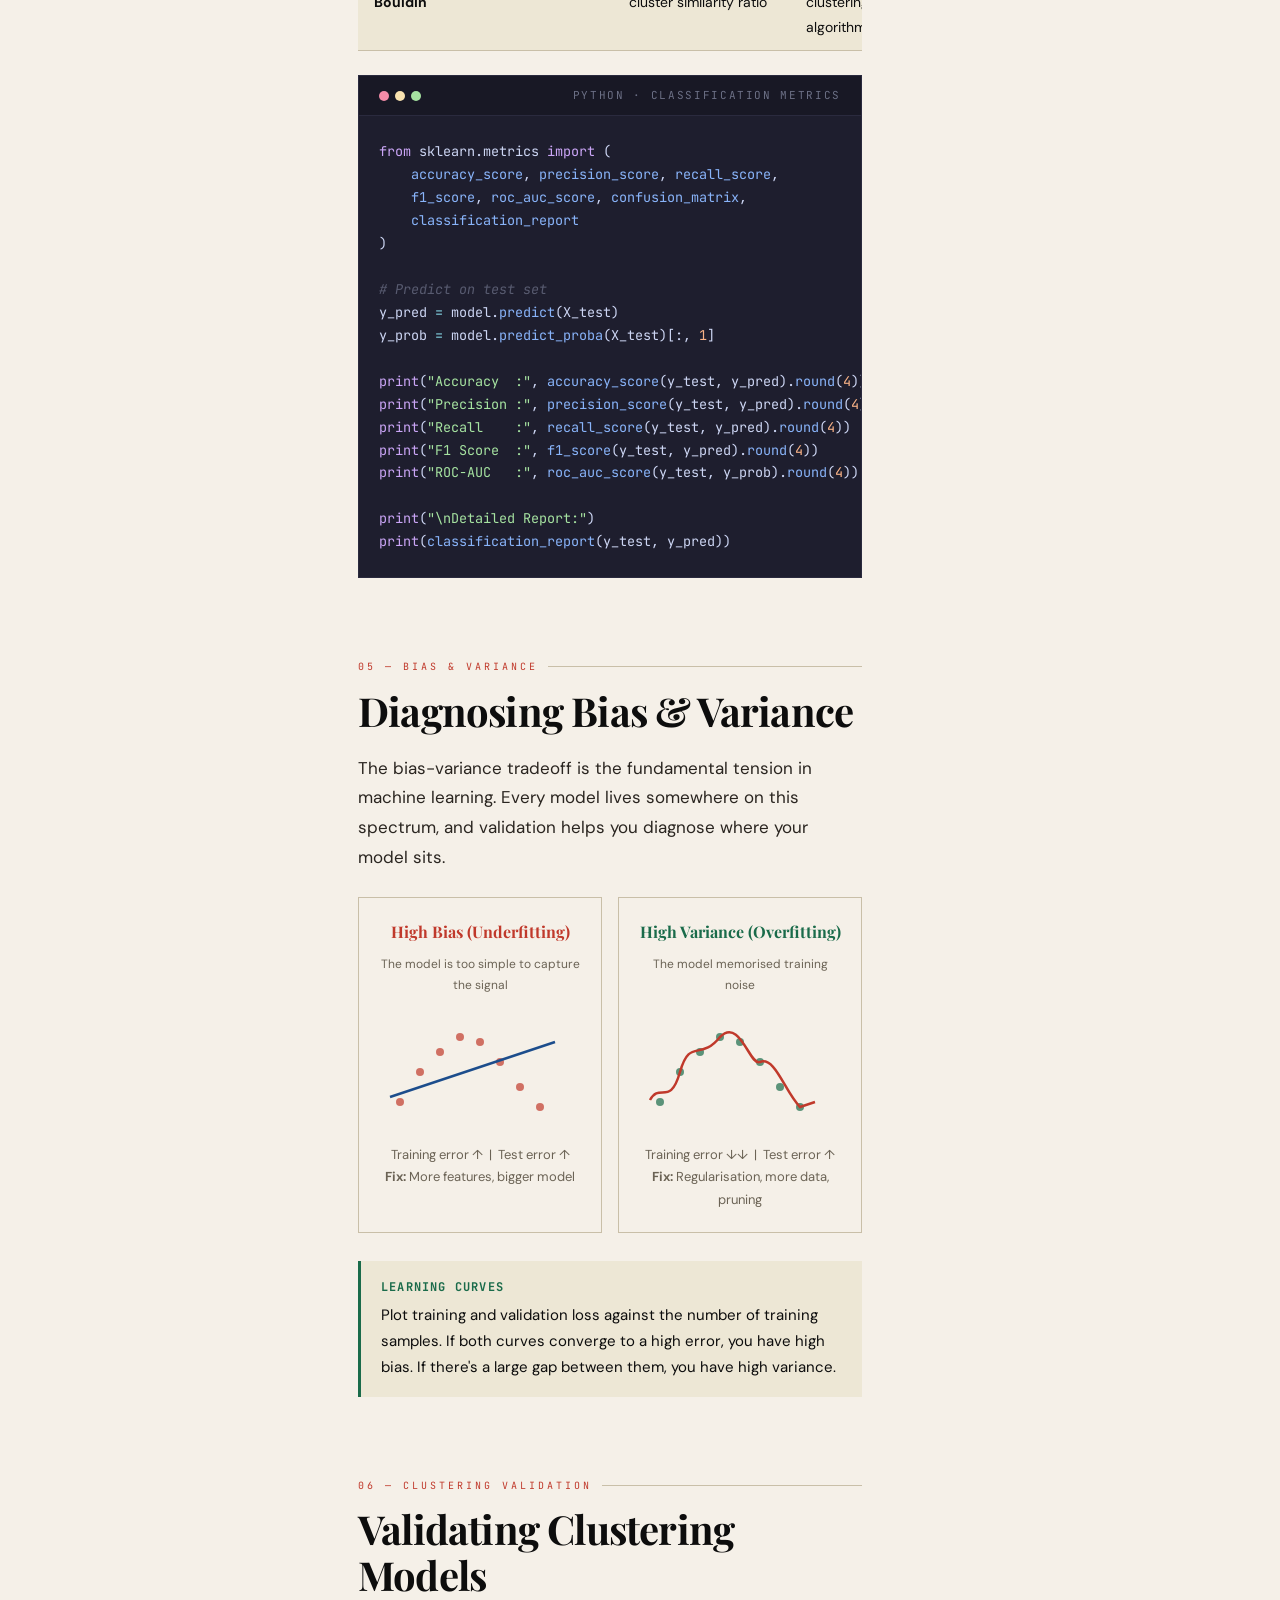
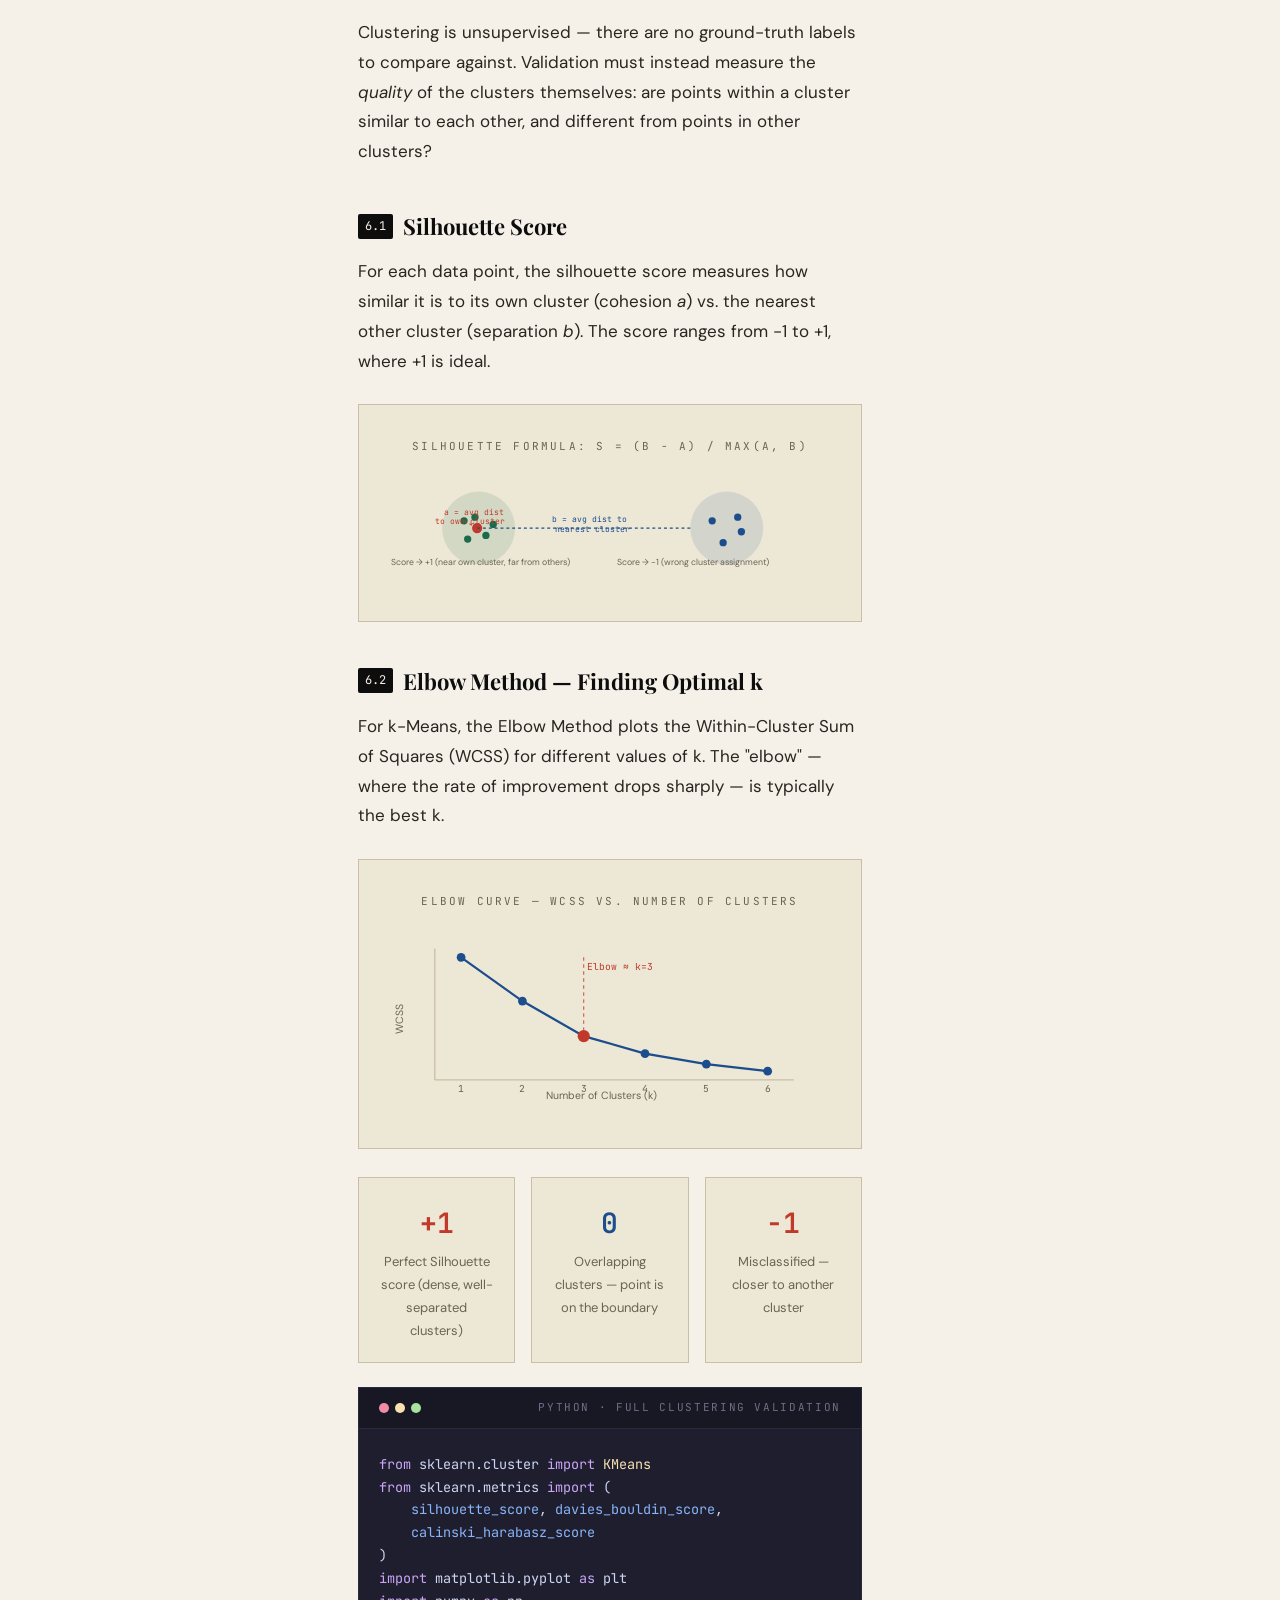
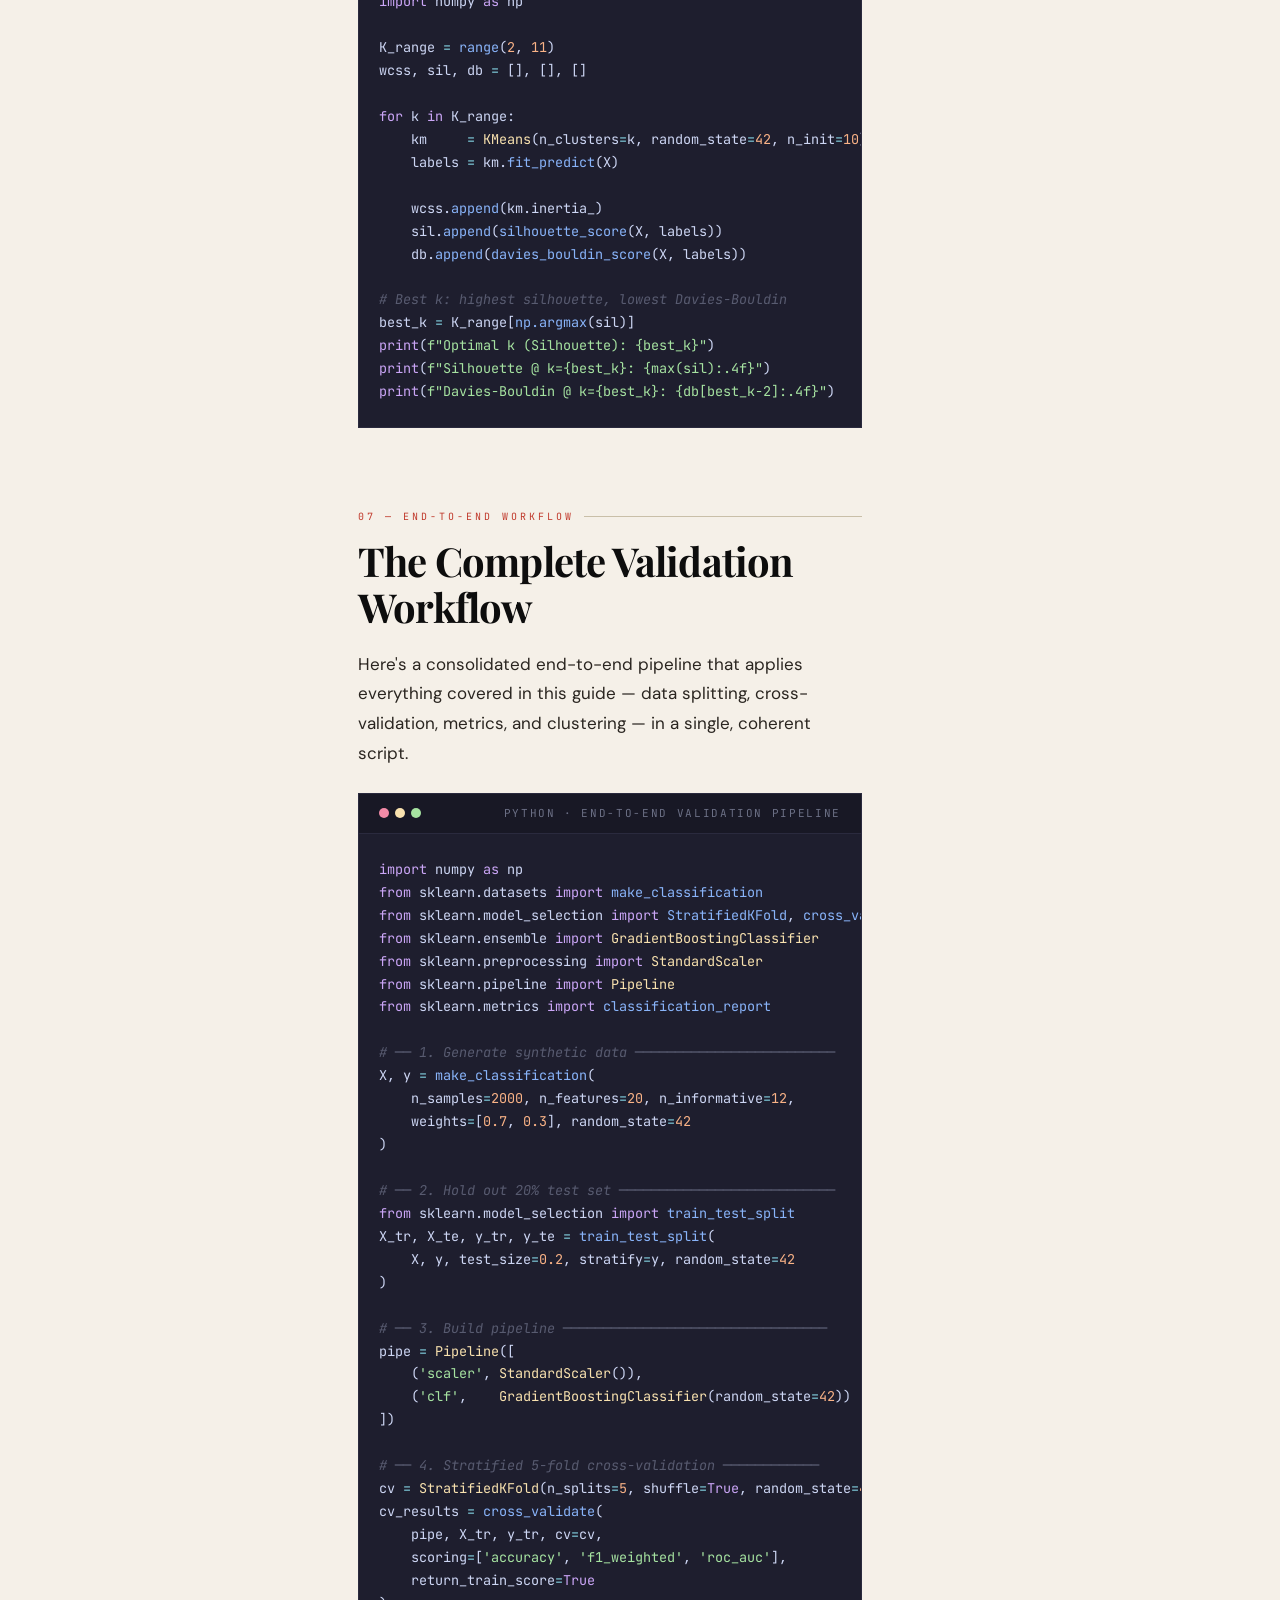
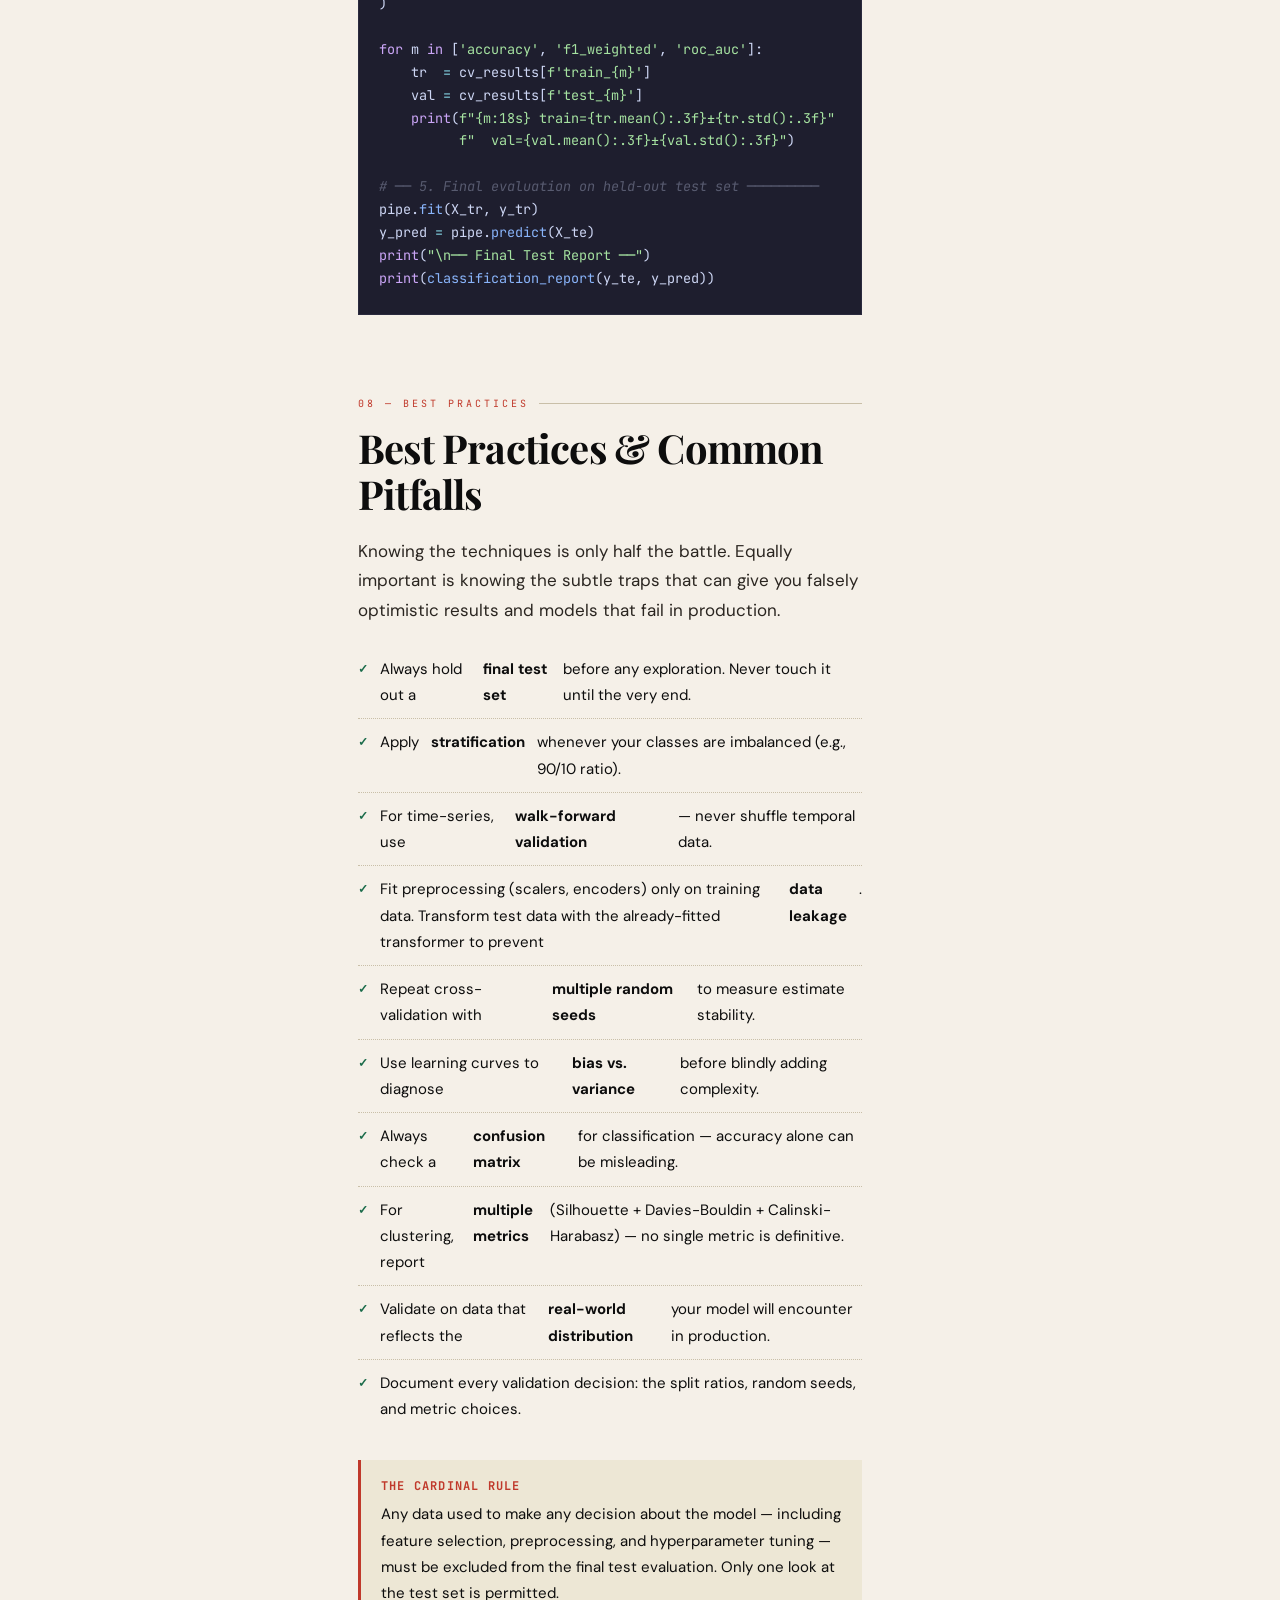
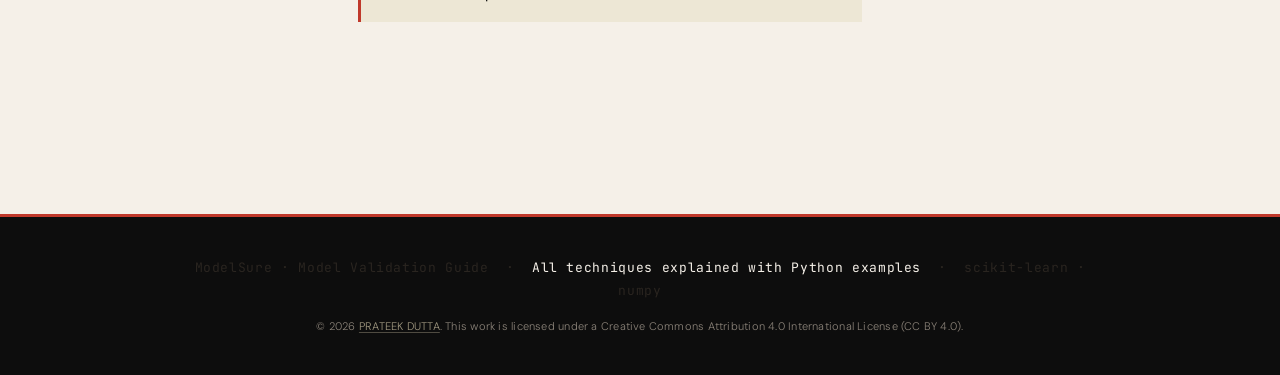
==== commit 9aee7dd8: "Replace TOC with section navigation" ====
--- a/index.html
+++ b/index.html
@@ -44,25 +44,20 @@
   </div>
 </div>
 
-<!-- ══ TOC ══ -->
-<div class="toc-wrap">
-  <div class="toc-inner">
-    <span class="toc-label">Contents</span>
-    <div class="toc-pills">
-      <a href="#intro">Introduction</a>
-      <a href="#splitting">Data Splitting</a>
-      <a href="#cv">Cross-Validation</a>
-      <a href="#metrics">Metrics</a>
-      <a href="#bias-variance">Bias &amp; Variance</a>
-      <a href="#clustering">Clustering Validation</a>
-      <a href="#steps">Full Workflow</a>
-      <a href="#best-practices">Best Practices</a>
-    </div>
-  </div>
-</div>
-
 <!-- ══ PAGE ══ -->
 <div class="page">
+
+<nav class="section-nav" aria-label="Contents">
+  <h4 class="section-nav-title">Contents</h4>
+  <a href="#intro"><span class="section-nav-num">01</span>Introduction</a>
+  <a href="#splitting"><span class="section-nav-num">02</span>Data splitting</a>
+  <a href="#cv"><span class="section-nav-num">03</span>Cross-validation</a>
+  <a href="#metrics"><span class="section-nav-num">04</span>Metrics</a>
+  <a href="#bias-variance"><span class="section-nav-num">05</span>Bias &amp; variance</a>
+  <a href="#clustering"><span class="section-nav-num">06</span>Clustering validation</a>
+  <a href="#steps"><span class="section-nav-num">07</span>Full workflow</a>
+  <a href="#best-practices"><span class="section-nav-num">08</span>Best practices</a>
+</nav>
 
   <!-- CONTENT -->
   <main class="content">
--- a/model_validation.css
+++ b/model_validation.css
@@ -162,67 +162,158 @@
   border: 1px solid #fff;
 }
 
-.toc-wrap {
+/* ── Left contents nav (aligned with agentic guide) ── */
+.section-nav {
+  position: sticky;
+  top: 24px;
+  align-self: start;
+  padding: 20px 18px;
+  background: var(--cream);
+  border: 1px solid var(--border);
+  border-radius: 2px;
+  display: flex;
+  flex-direction: column;
+  gap: 4px;
+}
+
+.section-nav-title {
+  font-family: 'JetBrains Mono', monospace;
+  font-size: 10px;
+  letter-spacing: 0.2em;
+  text-transform: uppercase;
+  color: var(--muted);
+  margin: 0 0 12px;
+  padding-bottom: 10px;
+  border-bottom: 1px solid var(--border);
+}
+
+.section-nav a {
+  display: flex;
+  align-items: baseline;
+  gap: 8px;
+  padding: 8px 10px;
+  font-family: 'JetBrains Mono', monospace;
+  font-size: 11px;
+  letter-spacing: 0.06em;
+  text-transform: uppercase;
+  text-decoration: none;
+  color: var(--ink);
+  background: var(--paper);
+  border: 1px solid transparent;
+  border-radius: 2px;
+  line-height: 1.35;
+  transition: background 0.2s, color 0.2s, border-color 0.2s;
+}
+
+.section-nav a:hover {
+  background: var(--ink);
+  color: var(--paper);
+  border-color: var(--ink);
+}
+
+.section-nav a.is-active {
+  background: var(--ink);
+  color: var(--paper);
+  border-color: var(--ink);
+}
+
+.section-nav-num {
+  font-size: 9px;
+  color: var(--muted);
+  flex-shrink: 0;
+  min-width: 1.25rem;
+}
+
+.section-nav a:hover .section-nav-num,
+.section-nav a.is-active .section-nav-num {
+  color: rgba(245, 240, 232, 0.75);
+}
+
+/* ── ModelSure platform bar (classic ↔ agentic) ── */
+.modelsure-wordmark {
+  color: #c9a96e;
+  font-weight: 600;
+  letter-spacing: 0.12em;
+}
+
+.modelsure-bar {
   background: var(--cream);
   border-bottom: 1px solid var(--border);
-  padding: 0;
-}
-.toc-inner {
+  position: relative;
+  z-index: 5;
+}
+
+.modelsure-bar-inner {
   max-width: 1100px;
   margin: 0 auto;
-  padding: 32px 40px;
-  display: flex;
-  gap: 16px;
-  align-items: flex-start;
+  padding: 12px 40px 14px;
+  display: flex;
   flex-wrap: wrap;
-}
-.toc-label {
-  font-family: 'JetBrains Mono', monospace;
-  font-size: 10px;
-  letter-spacing: 0.2em;
-  text-transform: uppercase;
-  color: var(--muted);
-  padding-top: 4px;
-  white-space: nowrap;
-}
-.toc-pills {
+  align-items: center;
+  justify-content: space-between;
+  gap: 12px 20px;
+}
+
+.modelsure-brand {
+  font-family: 'Playfair Display', serif;
+  font-size: 1.35rem;
+  font-weight: 700;
+  color: var(--ink);
+  text-decoration: none;
+  letter-spacing: -0.02em;
+}
+
+.modelsure-brand:hover {
+  color: var(--accent);
+}
+
+.modelsure-switch {
   display: flex;
   flex-wrap: wrap;
   gap: 8px;
 }
-.toc-pills a {
-  display: inline-block;
-  padding: 5px 14px;
+
+.modelsure-btn {
+  display: inline-flex;
+  align-items: center;
+  justify-content: center;
+  min-height: 40px;
+  padding: 8px 16px;
+  font-family: 'JetBrains Mono', monospace;
+  font-size: 11px;
+  letter-spacing: 0.08em;
+  text-transform: uppercase;
+  text-decoration: none;
+  color: var(--ink);
   background: var(--paper);
   border: 1px solid var(--border);
   border-radius: 2px;
-  text-decoration: none;
-  color: var(--ink);
-  font-size: 13px;
-  font-weight: 500;
-  transition: all 0.2s;
-}
-.toc-pills a:hover {
+  transition: background 0.2s, color 0.2s, border-color 0.2s;
+}
+
+.modelsure-btn:hover {
   background: var(--ink);
   color: var(--paper);
   border-color: var(--ink);
 }
-.toc-pills a.is-active {
+
+.modelsure-btn.is-active {
   background: var(--ink);
   color: var(--paper);
   border-color: var(--ink);
 }
 
 .page {
-  max-width: 1100px;
+  max-width: 1180px;
   margin: 0 auto;
   padding: 72px 40px;
   display: grid;
-  grid-template-columns: 1fr minmax(0, 280px);
-  gap: 72px;
+  grid-template-columns: minmax(0, 220px) minmax(0, 1fr) minmax(0, 280px);
+  gap: 40px 48px;
   align-items: start;
 }
 
+.page > .section-nav,
 .page > .content,
 .page > .sidebar {
   min-width: 0;
@@ -642,6 +733,16 @@
   max-width: 900px;
 }
 
+.footer-tagline .modelsure-brand-inline {
+  color: var(--paper);
+  font-weight: 600;
+  text-decoration: none;
+}
+
+.footer-tagline .modelsure-brand-inline:hover {
+  color: #c9a96e;
+}
+
 .footer-copyright {
   margin: 14px 0 0;
   padding: 0;
@@ -689,27 +790,57 @@
 
 @media (max-width: 1150px) {
   .page {
-    grid-template-columns: 1fr minmax(0, 260px);
-    gap: 40px;
+    grid-template-columns: minmax(0, 200px) minmax(0, 1fr) minmax(0, 260px);
+    gap: 32px 36px;
     padding: 56px 28px;
   }
 }
 
 @media (max-width: 900px) {
+  .modelsure-bar-inner {
+    padding: 12px 24px 14px;
+  }
   .page {
     grid-template-columns: 1fr;
     gap: 40px;
     padding: 48px 24px;
+  }
+  .section-nav {
+    position: static;
+    flex-direction: row;
+    flex-wrap: wrap;
+    align-items: center;
+    gap: 8px;
+    padding: 14px 16px;
+    order: -1;
+  }
+  .section-nav-title {
+    width: 100%;
+    margin-bottom: 4px;
+    padding-bottom: 8px;
+  }
+  .section-nav a {
+    flex: 1 1 auto;
+    justify-content: center;
+    min-width: min(100%, 140px);
+    text-align: center;
   }
   .sidebar { position: static; }
   .technique-grid { grid-template-columns: 1fr; }
   .cluster-metrics { grid-template-columns: 1fr 1fr; }
   .bv-grid { grid-template-columns: 1fr; }
   .header-inner { padding: 48px 24px; }
-  .toc-inner { padding: 20px 24px; }
 }
 
 @media (max-width: 640px) {
+  .modelsure-bar-inner {
+    flex-direction: column;
+    align-items: stretch;
+    padding: 12px 16px 14px;
+  }
+  .modelsure-switch {
+    justify-content: center;
+  }
   body {
     font-size: 16px;
     line-height: 1.7;
@@ -730,10 +861,11 @@
   .cluster-metrics {
     grid-template-columns: 1fr;
   }
-  .toc-pills a {
+  .section-nav a {
     min-height: 44px;
     display: inline-flex;
     align-items: center;
+    justify-content: center;
     padding: 8px 14px;
   }
   .metrics-table {
